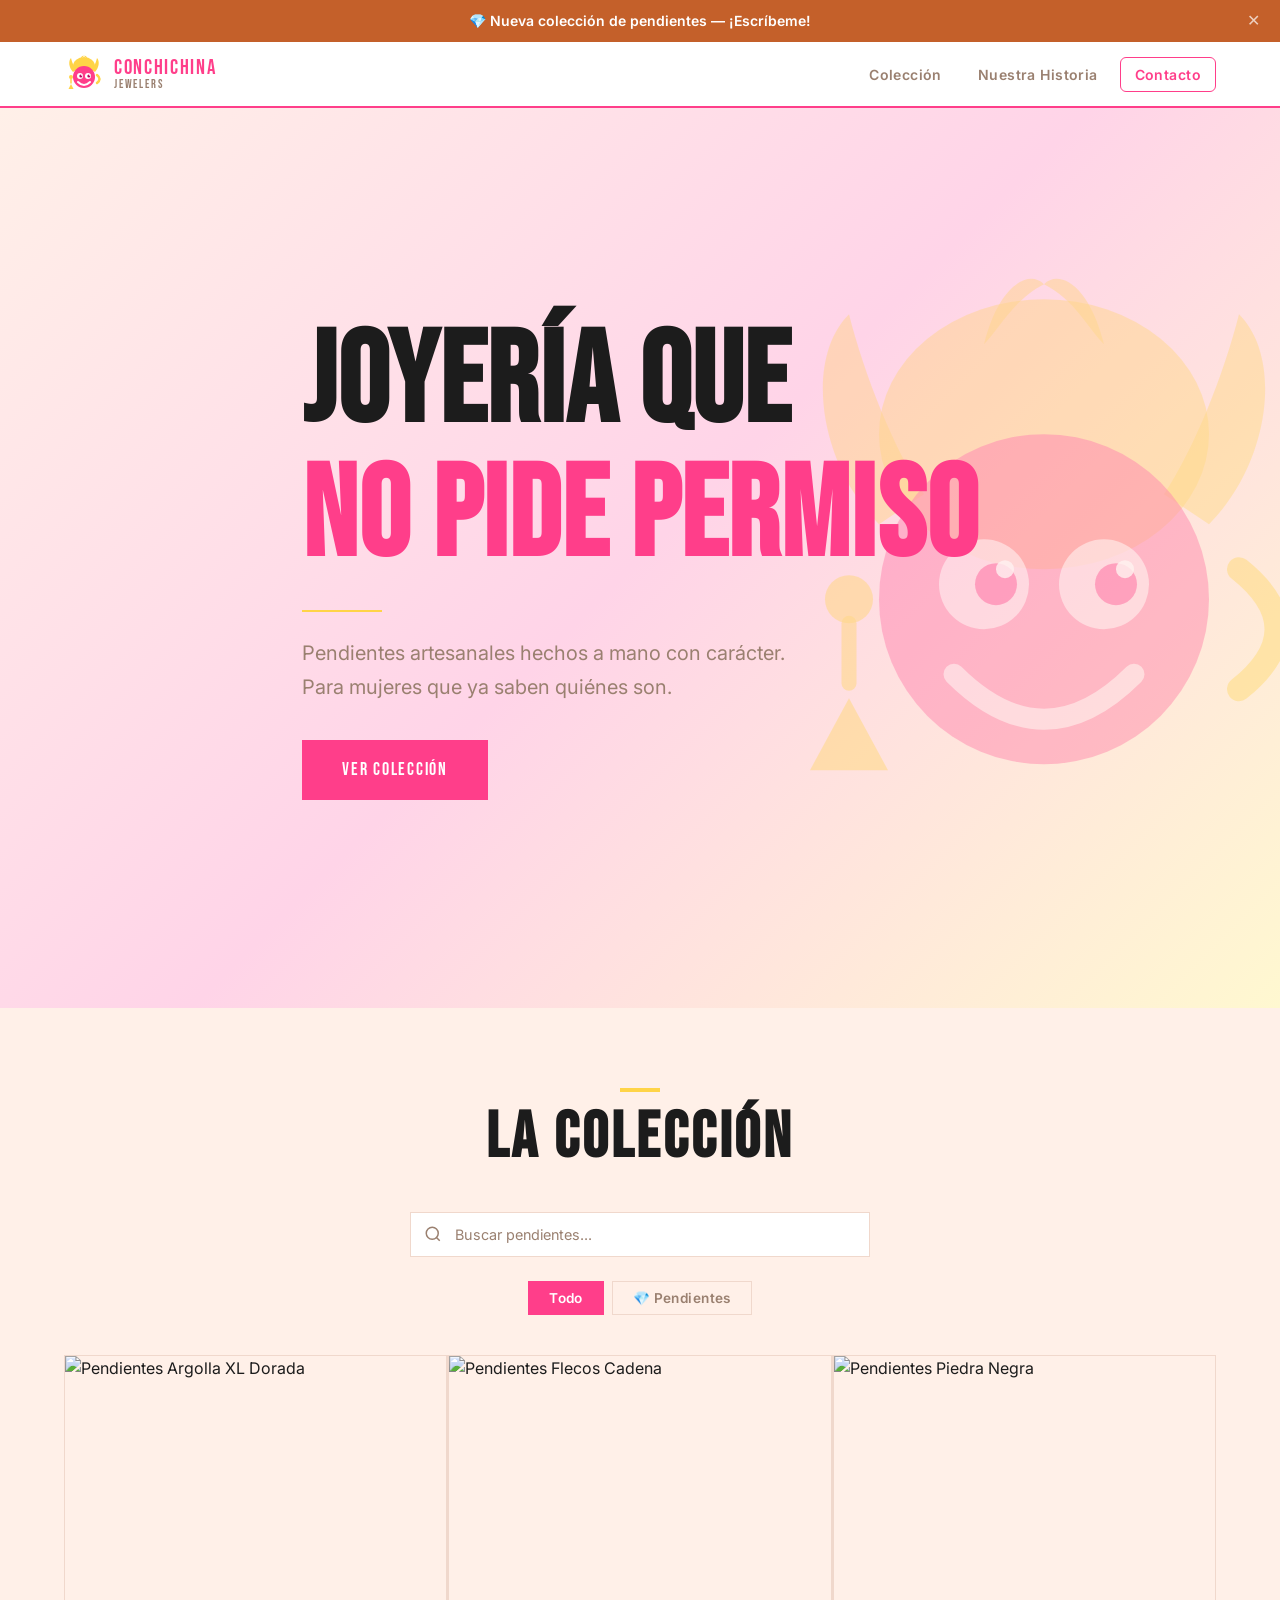
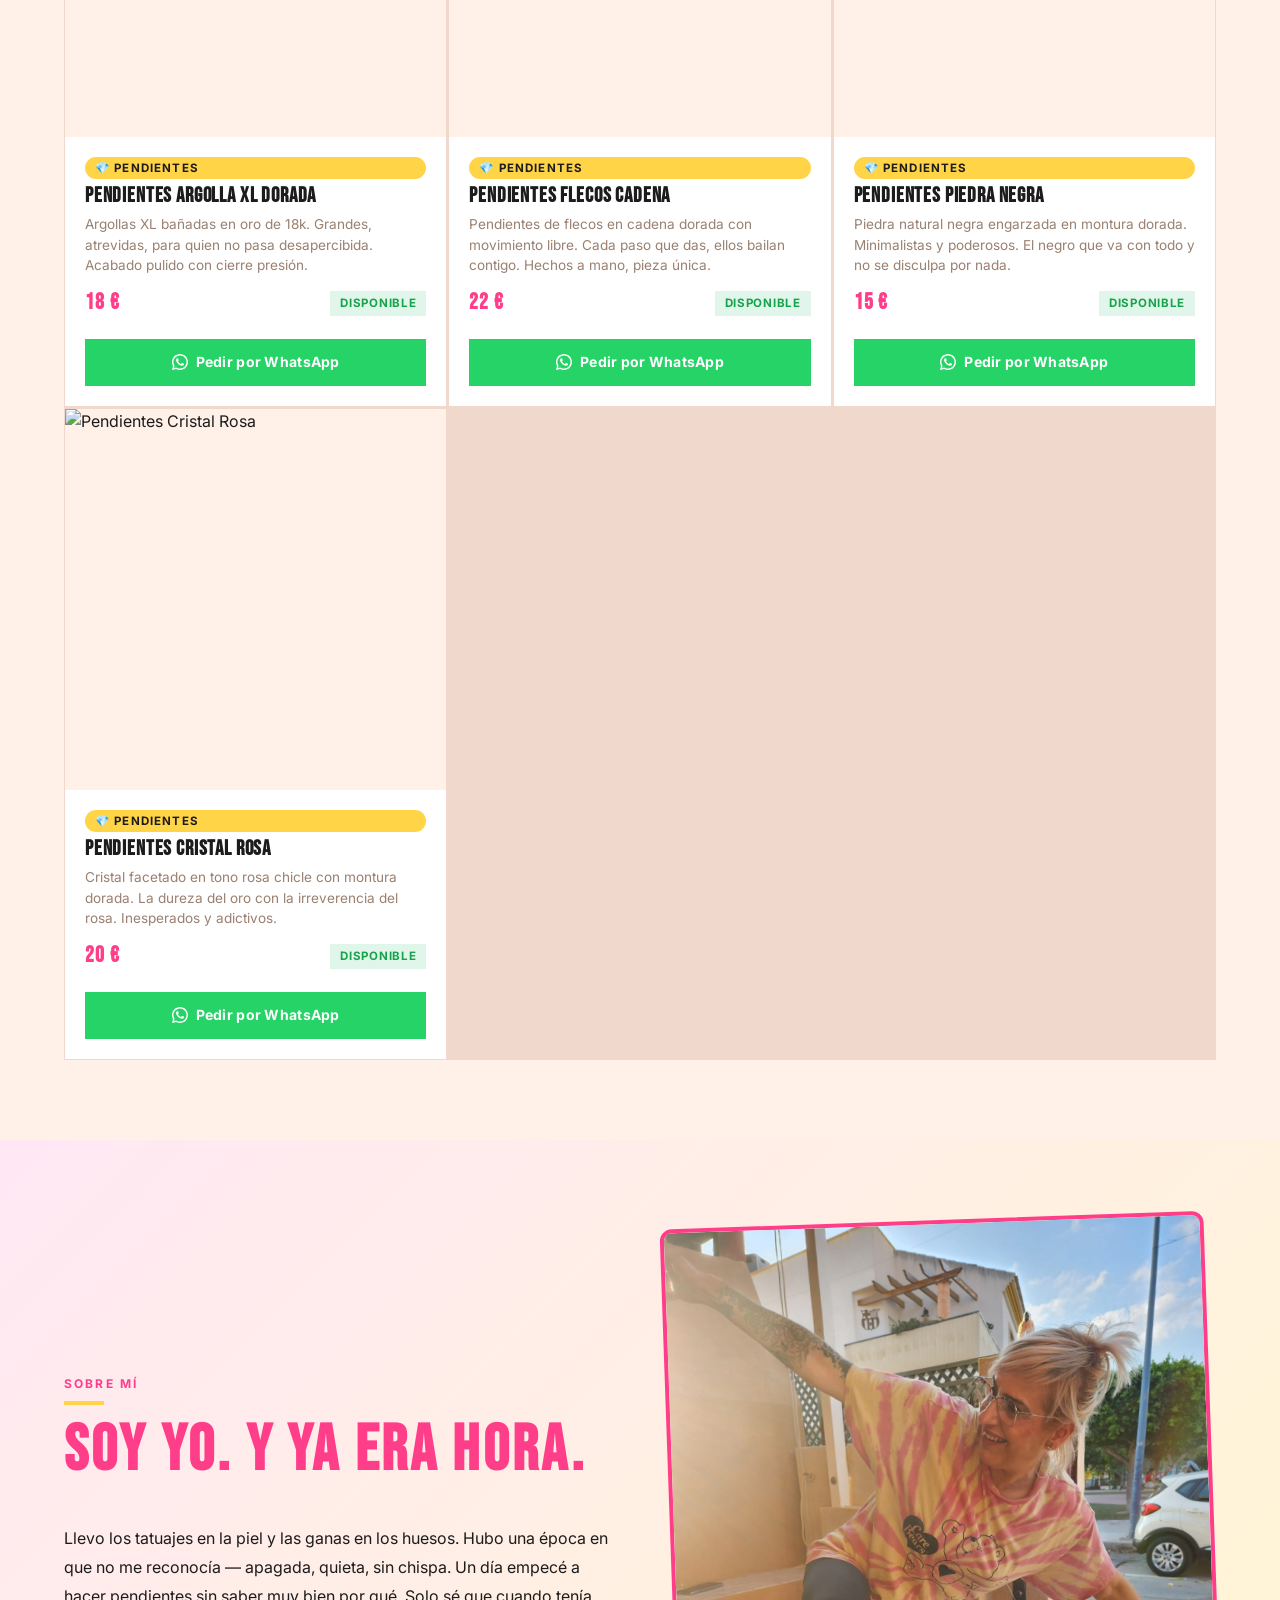
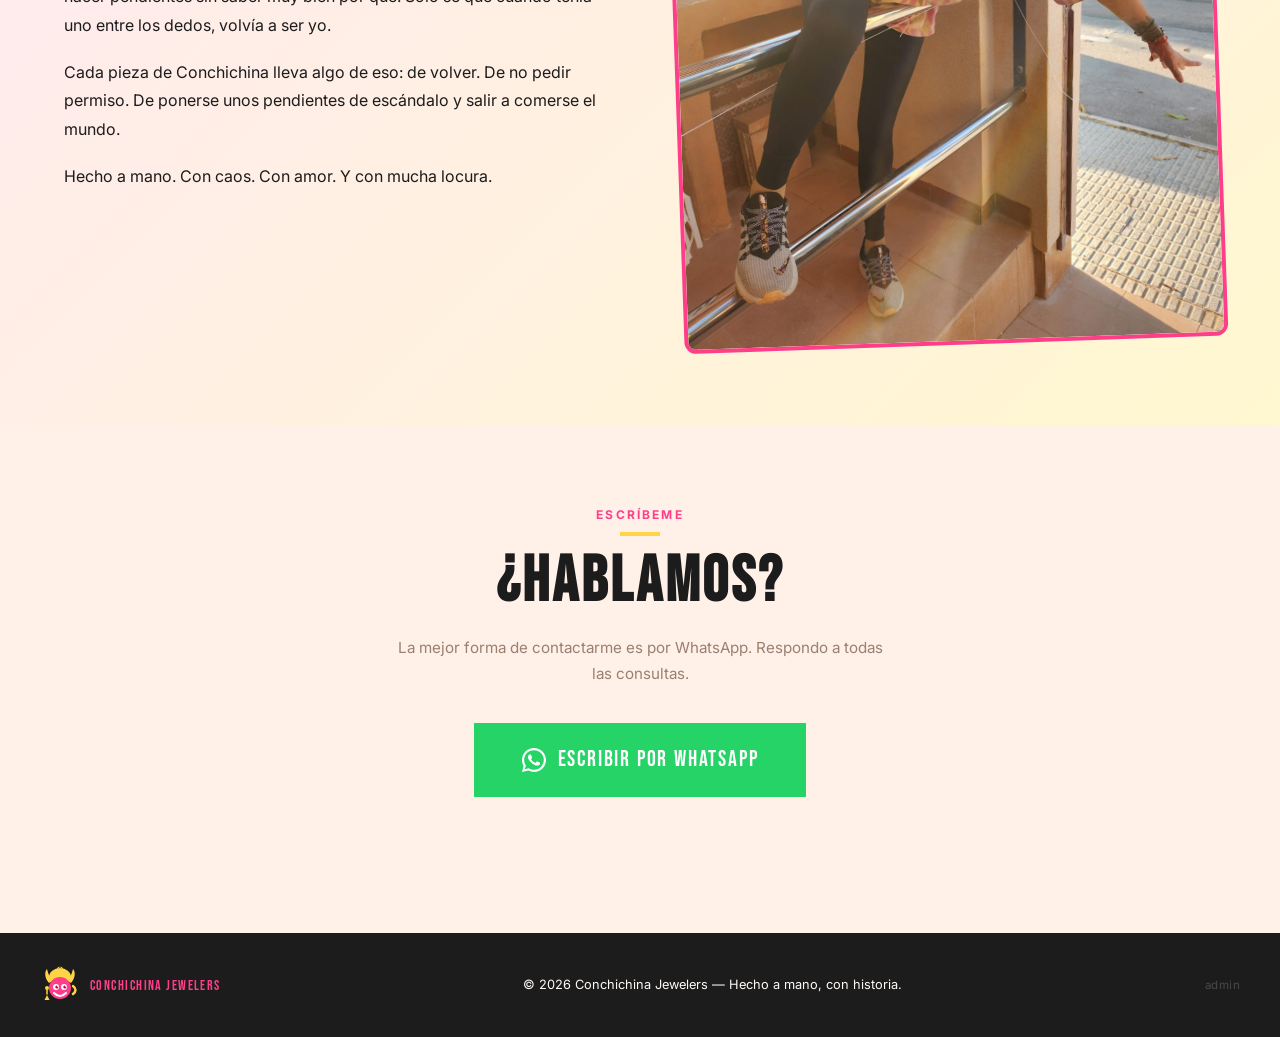
==== index.html @ 2f2a3d8f "Hero: logo carita grande en lugar de estrella" ====
<!DOCTYPE html>
<html lang="es">
<head>
  <meta charset="UTF-8">
  <meta name="viewport" content="width=device-width, initial-scale=1.0">
  <meta name="description" content="Conchichina Jewelers — Pendientes artesanales hechos a mano. Diseños únicos, atrevidos y sin miedo. Joyería que no pide permiso.">
  <title>Conchichina Jewelers — Joyería que no pide permiso</title>
  <link rel="preconnect" href="https://fonts.googleapis.com">
  <link href="https://fonts.googleapis.com/css2?family=Bebas+Neue&family=Inter:wght@400;600;700&display=swap" rel="stylesheet">
  <link rel="stylesheet" href="styles.css">
</head>
<body>

  <!-- ─── BANNER ─────────────────────────────────────────────────────────── -->
  <div id="banner" class="site-banner" style="display:none">
    <span id="banner-text"></span>
    <button class="banner-close" onclick="closeBanner()" aria-label="Cerrar banner">✕</button>
  </div>

  <!-- ─── NAV ────────────────────────────────────────────────────────────── -->
  <nav class="nav" id="nav">
    <div class="nav-inner">
      <a href="#" class="nav-logo-wrap">
        <svg width="40" height="40" viewBox="0 0 40 40" fill="none" xmlns="http://www.w3.org/2000/svg">
          <!-- Pelo loco amarillo -->
          <ellipse cx="20" cy="12" rx="11" ry="9" fill="#FFD447"/>
          <path d="M9,18 C5,14 4,7 7,4 C8,8 10,13 12,16 Z" fill="#FFD447"/>
          <path d="M31,18 C35,14 36,7 33,4 C32,8 30,13 28,16 Z" fill="#FFD447"/>
          <path d="M16,6 C17,2 19,1 20,2 C18,3 17,5 16,6Z" fill="#FFD447"/>
          <path d="M24,6 C23,2 21,1 20,2 C22,3 23,5 24,6Z" fill="#FFD447"/>
          <!-- Cara -->
          <circle cx="20" cy="23" r="11" fill="#FF3E8A"/>
          <!-- Ojos -->
          <circle cx="16" cy="22" r="3" fill="white"/>
          <circle cx="24" cy="22" r="3" fill="white"/>
          <circle cx="16.8" cy="22" r="1.5" fill="#b5005e"/>
          <circle cx="24.8" cy="22" r="1.5" fill="#b5005e"/>
          <circle cx="17.5" cy="21" r="0.7" fill="white"/>
          <circle cx="25.5" cy="21" r="0.7" fill="white"/>
          <!-- Sonrisa -->
          <path d="M14,28 Q20,34 26,28" stroke="white" stroke-width="2" fill="none" stroke-linecap="round"/>
          <!-- Pendiente izquierdo: colgante con gema -->
          <circle cx="7" cy="23" r="2" fill="#FFD447"/>
          <line x1="7" y1="25" x2="7" y2="29" stroke="#FFD447" stroke-width="1.5" stroke-linecap="round"/>
          <polygon points="7,30 4.5,35 9.5,35" fill="#FFD447"/>
          <!-- Pendiente derecho: aro -->
          <path d="M33,21 Q38,25 33,29" stroke="#FFD447" stroke-width="2.5" fill="none" stroke-linecap="round"/>
        </svg>
        <div class="nav-logo-text">
          <span class="nav-logo-name">CONCHICHINA</span>
          <span class="nav-logo-sub">JEWELERS</span>
        </div>
      </a>

      <ul class="nav-links">
        <li><a href="#coleccion" class="nav-link">Colección</a></li>
        <li><a href="#historia" class="nav-link">Nuestra Historia</a></li>
        <li><a href="#contacto" class="nav-link nav-cta">Contacto</a></li>
      </ul>

      <button class="hamburger" id="hamburger" onclick="toggleMenu()" aria-expanded="false" aria-label="Abrir menú">
        <span></span>
        <span></span>
        <span></span>
      </button>
    </div>
  </nav>

  <!-- ─── MOBILE MENU ─────────────────────────────────────────────────────── -->
  <div id="mobile-menu" class="mobile-menu" aria-hidden="true">
    <button class="mobile-menu-close" onclick="toggleMenu()" aria-label="Cerrar menú">✕</button>
    <nav class="mobile-nav">
      <a href="#coleccion" class="mobile-menu-link">Colección</a>
      <a href="#historia" class="mobile-menu-link">Nuestra Historia</a>
      <a href="#contacto" class="mobile-menu-link">Contacto</a>
    </nav>
  </div>
  <div class="mobile-overlay" id="mobile-overlay" onclick="toggleMenu()"></div>

  <!-- ─── HERO ────────────────────────────────────────────────────────────── -->
  <section class="hero" id="inicio">
    <!-- Decorative star/diamond in yellow semitransparent -->
    <div class="hero-gem" aria-hidden="true">
      <svg viewBox="0 0 200 200" fill="none" xmlns="http://www.w3.org/2000/svg">
        <!-- Pelo loco amarillo -->
        <ellipse cx="100" cy="60" rx="55" ry="45" fill="#FFD447" opacity="0.5"/>
        <path d="M45,90 C25,70 20,35 35,20 C40,40 50,65 60,80 Z" fill="#FFD447" opacity="0.5"/>
        <path d="M155,90 C175,70 180,35 165,20 C160,40 150,65 140,80 Z" fill="#FFD447" opacity="0.5"/>
        <path d="M80,30 C85,10 95,5 100,10 C90,15 85,25 80,30Z" fill="#FFD447" opacity="0.5"/>
        <path d="M120,30 C115,10 105,5 100,10 C110,15 115,25 120,30Z" fill="#FFD447" opacity="0.5"/>
        <!-- Cara -->
        <circle cx="100" cy="115" r="55" fill="#FF3E8A" opacity="0.5"/>
        <!-- Ojos -->
        <circle cx="80" cy="110" r="15" fill="white" opacity="0.6"/>
        <circle cx="120" cy="110" r="15" fill="white" opacity="0.6"/>
        <circle cx="84" cy="110" r="7" fill="#FF3E8A" opacity="0.7"/>
        <circle cx="124" cy="110" r="7" fill="#FF3E8A" opacity="0.7"/>
        <circle cx="87" cy="105" r="3" fill="white" opacity="0.8"/>
        <circle cx="127" cy="105" r="3" fill="white" opacity="0.8"/>
        <!-- Sonrisa -->
        <path d="M70,140 Q100,170 130,140" stroke="white" stroke-width="7" fill="none" stroke-linecap="round" opacity="0.6"/>
        <!-- Pendiente izquierdo -->
        <circle cx="35" cy="115" r="8" fill="#FFD447" opacity="0.6"/>
        <line x1="35" y1="123" x2="35" y2="143" stroke="#FFD447" stroke-width="5" stroke-linecap="round" opacity="0.6"/>
        <polygon points="35,148 22,172 48,172" fill="#FFD447" opacity="0.6"/>
        <!-- Pendiente derecho (aro) -->
        <path d="M165,105 Q190,125 165,145" stroke="#FFD447" stroke-width="8" fill="none" stroke-linecap="round" opacity="0.6"/>
      </svg>
    </div>

    <div class="hero-content">
      <h1 class="hero-title">
        <span class="hero-title-line1">JOYERÍA QUE</span>
        <span class="hero-title-line2">NO PIDE PERMISO</span>
      </h1>
      <div class="hero-divider"></div>
      <p class="hero-sub">Pendientes artesanales hechos a mano con carácter. Para mujeres que ya saben quiénes son.</p>
      <a href="#coleccion" class="btn-gold">VER COLECCIÓN</a>
    </div>
  </section>

  <!-- ─── COLECCIÓN ───────────────────────────────────────────────────────── -->
  <section class="collection-section" id="coleccion">
    <div class="section-inner">
      <div class="section-header">
        <h2 class="section-title">LA COLECCIÓN</h2>
      </div>

      <!-- Buscador -->
      <div class="search-wrap">
        <svg viewBox="0 0 24 24" fill="none" stroke="currentColor" stroke-width="2" width="18" height="18" class="search-icon"><circle cx="11" cy="11" r="8"/><line x1="21" y1="21" x2="16.65" y2="16.65"/></svg>
        <input
          type="search"
          class="search-input"
          placeholder="Buscar pendientes..."
          oninput="searchProducts(this.value)"
          aria-label="Buscar productos"
        >
      </div>

      <!-- Filtros dinámicos -->
      <div id="filters-container" class="filters-container"></div>

      <!-- Grid de productos -->
      <div id="products-grid" class="products-grid"></div>
    </div>
  </section>

  <!-- ─── HISTORIA ────────────────────────────────────────────────────────── -->
  <section class="historia-section" id="historia">
    <div class="section-inner">
      <div class="historia-layout">
        <div class="historia-text">
          <div class="section-eyebrow">SOBRE MÍ</div>
          <h2 class="section-title">SOY YO. Y YA ERA HORA.</h2>
          <div id="sobre-mi-content" class="historia-body">
            <p>Llevo los tatuajes en la piel y las ganas en los huesos. Hubo una época en que no me reconocía — apagada, quieta, sin chispa. Un día empecé a hacer pendientes sin saber muy bien por qué. Solo sé que cuando tenía uno entre los dedos, volvía a ser yo.</p>
            <p>Cada pieza de Conchichina lleva algo de eso: de volver. De no pedir permiso. De ponerse unos pendientes de escándalo y salir a comerse el mundo.</p>
            <p>Hecho a mano. Con caos. Con amor. Y con mucha locura.</p>
          </div>
        </div>
        <div class="historia-img-wrap">
          <img
            src="img/sobre-mi.jpg"
            alt="Conchichina — La creadora"
            id="sobre-mi-img"
            class="historia-img"
            onerror="this.style.display='none'"
          >
        </div>
      </div>
    </div>
  </section>

  <!-- ─── CONTACTO ────────────────────────────────────────────────────────── -->
  <section class="contacto-section" id="contacto">
    <div class="section-inner">
      <div class="section-eyebrow">ESCRÍBEME</div>
      <h2 class="section-title">¿HABLAMOS?</h2>
      <p class="contacto-sub">La mejor forma de contactarme es por WhatsApp. Respondo a todas las consultas.</p>

      <a href="https://wa.me/34650199603?text=Hola!%20Me%20interesan%20tus%20pendientes." target="_blank" class="btn-whatsapp">
        <svg viewBox="0 0 24 24" fill="currentColor" width="24" height="24"><path d="M17.472 14.382c-.297-.149-1.758-.867-2.03-.967-.273-.099-.471-.148-.67.15-.197.297-.767.966-.94 1.164-.173.199-.347.223-.644.075-.297-.15-1.255-.463-2.39-1.475-.883-.788-1.48-1.761-1.653-2.059-.173-.297-.018-.458.13-.606.134-.133.298-.347.446-.52.149-.174.198-.298.298-.497.099-.198.05-.371-.025-.52-.075-.149-.669-1.612-.916-2.207-.242-.579-.487-.5-.669-.51-.173-.008-.371-.01-.57-.01-.198 0-.52.074-.792.372-.272.297-1.04 1.016-1.04 2.479 0 1.462 1.065 2.875 1.213 3.074.149.198 2.096 3.2 5.077 4.487.709.306 1.262.489 1.694.625.712.227 1.36.195 1.871.118.571-.085 1.758-.719 2.006-1.413.248-.694.248-1.289.173-1.413-.074-.124-.272-.198-.57-.347z"/><path d="M12 0C5.373 0 0 5.373 0 12c0 2.127.558 4.126 1.535 5.858L0 24l6.335-1.508A11.95 11.95 0 0012 24c6.627 0 12-5.373 12-12S18.627 0 12 0zm0 21.818a9.818 9.818 0 01-5.003-1.367l-.36-.214-3.733.888.935-3.629-.234-.373A9.818 9.818 0 1112 21.818z"/></svg>
        ESCRIBIR POR WHATSAPP
      </a>
    </div>
  </section>

  <!-- ─── FOOTER ───────────────────────────────────────────────────────────── -->
  <footer class="footer">
    <div class="footer-inner">
      <div class="footer-logo">
        <svg width="40" height="40" viewBox="0 0 40 40" fill="none" xmlns="http://www.w3.org/2000/svg">
          <ellipse cx="20" cy="12" rx="11" ry="9" fill="#FFD447"/>
          <path d="M9,18 C5,14 4,7 7,4 C8,8 10,13 12,16 Z" fill="#FFD447"/>
          <path d="M31,18 C35,14 36,7 33,4 C32,8 30,13 28,16 Z" fill="#FFD447"/>
          <path d="M16,6 C17,2 19,1 20,2 C18,3 17,5 16,6Z" fill="#FFD447"/>
          <path d="M24,6 C23,2 21,1 20,2 C22,3 23,5 24,6Z" fill="#FFD447"/>
          <circle cx="20" cy="23" r="11" fill="#FF3E8A"/>
          <circle cx="16" cy="22" r="3" fill="white"/>
          <circle cx="24" cy="22" r="3" fill="white"/>
          <circle cx="16.8" cy="22" r="1.5" fill="#b5005e"/>
          <circle cx="24.8" cy="22" r="1.5" fill="#b5005e"/>
          <circle cx="17.5" cy="21" r="0.7" fill="white"/>
          <circle cx="25.5" cy="21" r="0.7" fill="white"/>
          <path d="M14,28 Q20,34 26,28" stroke="white" stroke-width="2" fill="none" stroke-linecap="round"/>
          <circle cx="7" cy="23" r="2" fill="#FFD447"/>
          <line x1="7" y1="25" x2="7" y2="29" stroke="#FFD447" stroke-width="1.5" stroke-linecap="round"/>
          <polygon points="7,30 4.5,35 9.5,35" fill="#FFD447"/>
          <path d="M33,21 Q38,25 33,29" stroke="#FFD447" stroke-width="2.5" fill="none" stroke-linecap="round"/>
        </svg>
        <span>CONCHICHINA JEWELERS</span>
      </div>
      <p class="footer-copy">© 2026 Conchichina Jewelers — Hecho a mano, con historia.</p>
      <a href="admin.html" class="footer-admin">admin</a>
    </div>
  </footer>

  <script src="version.js"></script>
  <script src="supabase.js"></script>
  <script src="app.js"></script>
</body>
</html>
---- styles.css ----
/* ─── CONCHICHINA JEWELERS — MAIN STYLES ─────────────────────────────────── */

*, *::before, *::after { box-sizing: border-box; margin: 0; padding: 0; }

:root {
  --pink:      #FF3E8A;
  --pink-soft: #FFB8D4;
  --yellow:    #FFD447;
  --black:     #1C1C1C;
  --white:     #FFFAF6;
  --cream:     #FFF0E8;
  --muted:     #9A8070;
  --border:    #F0D8CC;
  --radius:    6px;
}

html { scroll-behavior: smooth; }

body {
  font-family: 'Inter', sans-serif;
  background: var(--white);
  color: var(--black);
  font-size: 16px;
  line-height: 1.6;
  overflow-x: hidden;
}

/* ─── TYPOGRAPHY ─────────────────────────────────────────────────────────── */
h1, h2, h3 {
  font-family: 'Bebas Neue', sans-serif;
  letter-spacing: 0.05em;
  text-transform: uppercase;
  line-height: 1.05;
}

a { text-decoration: none; color: inherit; }

img {
  display: block;
  max-width: 100%;
  height: auto;
}

/* ─── BANNER ─────────────────────────────────────────────────────────────── */
.site-banner {
  display: flex;
  align-items: center;
  justify-content: center;
  gap: 12px;
  padding: 10px 16px;
  background: var(--pink);
  color: #fff;
  font-size: 0.875rem;
  font-weight: 600;
  text-align: center;
  position: relative;
  z-index: 200;
}

.banner-close {
  position: absolute;
  right: 14px;
  top: 50%;
  transform: translateY(-50%);
  background: none;
  border: none;
  font-size: 1rem;
  cursor: pointer;
  color: #fff;
  line-height: 1;
  padding: 2px 6px;
  opacity: 0.7;
}

.banner-close:hover { opacity: 1; }

/* ─── NAV ────────────────────────────────────────────────────────────────── */
.nav {
  position: sticky;
  top: 0;
  z-index: 100;
  background: #fff;
  border-bottom: 2px solid var(--pink);
}

.nav-inner {
  max-width: 1200px;
  margin: 0 auto;
  padding: 0 24px;
  height: 64px;
  display: flex;
  align-items: center;
  justify-content: space-between;
  gap: 24px;
}

.nav-logo {
  display: flex;
  align-items: center;
  gap: 10px;
  text-decoration: none;
  flex-shrink: 0;
}

/* Nav logo wrap (new redesigned logo) */
.nav-logo-wrap { display:flex; align-items:center; gap:10px; text-decoration:none; }
.nav-logo-text { display:flex; flex-direction:column; line-height:1; }
.nav-logo-name { font-family:'Bebas Neue',sans-serif; font-size:1.3rem; color:var(--pink); letter-spacing:0.08em; }
.nav-logo-sub  { font-family:'Bebas Neue',sans-serif; font-size:0.75rem; color:var(--muted); letter-spacing:0.15em; }

.nav-links {
  display: none;
  list-style: none;
  gap: 8px;
  align-items: center;
}

.nav-link {
  font-size: 0.875rem;
  font-weight: 600;
  color: var(--muted);
  padding: 8px 14px;
  transition: color 0.2s;
  letter-spacing: 0.03em;
}

.nav-link:hover { color: var(--pink); }

.nav-link.nav-cta {
  border: 1px solid var(--pink);
  color: var(--pink);
  border-radius: var(--radius);
}

.nav-link.nav-cta:hover {
  background: var(--pink);
  color: #fff;
}

/* Hamburger */
.hamburger {
  display: flex;
  flex-direction: column;
  gap: 5px;
  background: none;
  border: none;
  cursor: pointer;
  padding: 8px;
  flex-shrink: 0;
}

.hamburger span {
  display: block;
  width: 24px;
  height: 2px;
  background: var(--black);
  transition: transform 0.3s, opacity 0.3s;
}

.hamburger.open span:nth-child(1) { transform: translateY(7px) rotate(45deg); }
.hamburger.open span:nth-child(2) { opacity: 0; }
.hamburger.open span:nth-child(3) { transform: translateY(-7px) rotate(-45deg); }

/* ─── MOBILE MENU ────────────────────────────────────────────────────────── */
.mobile-menu {
  position: fixed;
  top: 0;
  right: -100%;
  width: min(300px, 85vw);
  height: 100vh;
  background: #fff;
  border-left: 1px solid var(--border);
  z-index: 500;
  display: flex;
  flex-direction: column;
  padding: 24px;
  transition: right 0.35s cubic-bezier(0.4,0,0.2,1);
}

.mobile-menu.open { right: 0; }

.mobile-overlay {
  display: none;
  position: fixed;
  inset: 0;
  background: rgba(0,0,0,0.35);
  z-index: 499;
}

.mobile-menu.open ~ .mobile-overlay,
.mobile-menu.open + .mobile-overlay { display: block; }

.mobile-menu-close {
  align-self: flex-end;
  background: none;
  border: none;
  color: var(--muted);
  font-size: 1.5rem;
  cursor: pointer;
  margin-bottom: 32px;
  line-height: 1;
}

.mobile-nav {
  display: flex;
  flex-direction: column;
  gap: 4px;
}

.mobile-menu-link {
  font-family: 'Bebas Neue', sans-serif;
  font-size: 2rem;
  letter-spacing: 0.06em;
  color: var(--pink);
  padding: 10px 0;
  border-bottom: 1px solid var(--border);
  transition: color 0.2s;
}

.mobile-menu-link:hover { color: var(--black); }

/* ─── HERO ───────────────────────────────────────────────────────────────── */
.hero {
  position: relative;
  min-height: 100vh;
  background: linear-gradient(135deg, #FFF0E8 0%, #FFD4E8 50%, #FFF8D0 100%);
  display: flex;
  align-items: center;
  justify-content: center;
  overflow: hidden;
}

.hero-gem {
  position: absolute;
  right: -5%;
  top: 50%;
  transform: translateY(-50%);
  width: clamp(280px, 50vw, 600px);
  pointer-events: none;
  opacity: 0.55;
}

.hero-content {
  position: relative;
  z-index: 2;
  max-width: 900px;
  padding: 40px 24px;
  text-align: left;
}

.hero-title {
  display: flex;
  flex-direction: column;
  gap: 0;
}

.hero-title-line1 {
  font-size: clamp(3.5rem, 10vw, 8rem);
  color: var(--black);
  display: block;
}

.hero-title-line2 {
  font-size: clamp(3.5rem, 10vw, 8rem);
  color: var(--pink);
  display: block;
}

.hero-divider {
  width: 80px;
  height: 2px;
  background: var(--yellow);
  margin: 24px 0;
}

.hero-sub {
  font-size: clamp(1rem, 2vw, 1.25rem);
  color: var(--muted);
  max-width: 520px;
  margin-bottom: 36px;
  line-height: 1.7;
}

/* Pink CTA Button */
.btn-gold {
  display: inline-block;
  background: var(--pink);
  color: #fff;
  font-family: 'Bebas Neue', sans-serif;
  letter-spacing: 0.1em;
  font-size: 1.1rem;
  padding: 1rem 2.5rem;
  border-radius: 0;
  transition: background 0.2s, transform 0.15s;
  border: none;
  cursor: pointer;
}

.btn-gold:hover {
  background: #e0246e;
  transform: translateY(-2px);
}

/* ─── SECTION COMMON ─────────────────────────────────────────────────────── */
.section-inner {
  max-width: 1200px;
  margin: 0 auto;
  padding: 80px 24px;
}

.section-eyebrow {
  font-size: 0.75rem;
  font-weight: 700;
  letter-spacing: 0.18em;
  color: var(--pink);
  text-transform: uppercase;
  margin-bottom: 8px;
}

.section-title {
  font-size: clamp(2.2rem, 6vw, 4rem);
  margin-bottom: 40px;
  position: relative;
}

.section-title::before {
  content: '';
  display: block;
  width: 40px;
  height: 4px;
  background: var(--yellow);
  margin-bottom: 12px;
}

.section-header {
  text-align: center;
}

.section-header .section-title::before {
  margin: 0 auto 12px;
}

/* ─── COLLECTION SECTION ─────────────────────────────────────────────────── */
.collection-section {
  background: var(--cream);
}

/* Search */
.search-wrap {
  position: relative;
  max-width: 460px;
  margin: 0 auto 24px;
}

.search-icon {
  position: absolute;
  left: 14px;
  top: 50%;
  transform: translateY(-50%);
  color: var(--muted);
  pointer-events: none;
}

.search-input {
  width: 100%;
  padding: 13px 14px 13px 44px;
  background: #fff;
  border: 1px solid var(--border);
  border-radius: 0;
  font-size: 0.9rem;
  font-family: 'Inter', sans-serif;
  color: var(--black);
  outline: none;
  transition: border-color 0.2s;
}

.search-input:focus { border-color: var(--pink); }
.search-input::placeholder { color: var(--muted); }

/* Filters */
.filters-container {
  display: flex;
  flex-wrap: wrap;
  gap: 8px;
  justify-content: center;
  margin-bottom: 40px;
}

.filter-btn {
  padding: 8px 20px;
  background: transparent;
  border: 1px solid var(--border);
  color: var(--muted);
  font-size: 0.85rem;
  font-weight: 600;
  cursor: pointer;
  letter-spacing: 0.03em;
  transition: all 0.2s;
  border-radius: 0;
  font-family: 'Inter', sans-serif;
}

.filter-btn:hover {
  border-color: var(--pink);
  color: var(--pink);
  background: rgba(255, 62, 138, 0.06);
}

.filter-btn.active {
  background: var(--pink);
  color: #fff;
  border-color: var(--pink);
}

/* Products Grid */
.products-grid {
  display: grid;
  grid-template-columns: repeat(auto-fill, minmax(260px, 1fr));
  gap: 1px;
  background: var(--border);
}

.product-card {
  background: #fff;
  display: flex;
  flex-direction: column;
  border: 1px solid var(--border);
  transition: border-color 0.25s;
}

.product-card:hover { border-color: var(--pink); }

.product-img-wrap {
  position: relative;
  aspect-ratio: 1 / 1;
  overflow: hidden;
  background: var(--cream);
}

.product-img-wrap img {
  width: 100%;
  height: 100%;
  object-fit: cover;
  transition: transform 0.4s ease;
}

.product-card:hover .product-img-wrap img { transform: scale(1.04); }

/* Gallery arrows */
.gallery-prev,
.gallery-next {
  position: absolute;
  top: 50%;
  transform: translateY(-50%);
  background: rgba(255,255,255,0.85);
  border: none;
  color: var(--black);
  font-size: 1.6rem;
  width: 36px;
  height: 36px;
  cursor: pointer;
  display: flex;
  align-items: center;
  justify-content: center;
  z-index: 2;
  line-height: 1;
  transition: background 0.2s;
}

.gallery-prev { left: 6px; }
.gallery-next { right: 6px; }
.gallery-prev:hover, .gallery-next:hover { background: rgba(255,62,138,0.15); }

.gallery-dots {
  position: absolute;
  bottom: 8px;
  left: 50%;
  transform: translateX(-50%);
  display: flex;
  gap: 5px;
  z-index: 2;
}

.gallery-dot {
  width: 6px;
  height: 6px;
  border-radius: 50%;
  background: rgba(255,255,255,0.5);
  transition: background 0.2s;
}

.gallery-dot.active { background: var(--pink); }

.product-body {
  padding: 20px;
  display: flex;
  flex-direction: column;
  flex: 1;
  gap: 6px;
}

.product-category {
  display: inline-block;
  font-size: 0.72rem;
  font-weight: 700;
  letter-spacing: 0.1em;
  text-transform: uppercase;
  background: var(--yellow);
  color: var(--black);
  border-radius: 50px;
  padding: 2px 10px;
}

.product-name {
  font-family: 'Bebas Neue', sans-serif;
  font-size: 1.3rem;
  letter-spacing: 0.04em;
  color: var(--black);
  line-height: 1.1;
}

.product-desc {
  font-size: 0.85rem;
  color: var(--muted);
  line-height: 1.5;
  flex: 1;
}

.product-footer {
  display: flex;
  align-items: center;
  justify-content: space-between;
  gap: 8px;
  margin-top: 4px;
}

.product-price {
  font-family: 'Bebas Neue', sans-serif;
  font-size: 1.4rem;
  color: var(--pink);
  font-weight: 700;
  letter-spacing: 0.04em;
}

.stock-badge {
  font-size: 0.72rem;
  font-weight: 700;
  padding: 3px 10px;
  border-radius: 0;
  text-transform: uppercase;
  letter-spacing: 0.06em;
}

.stock-ok    { background: rgba(0,180,80,0.12); color: #16a34a; }
.stock-low   { background: rgba(255,120,0,0.12); color: #ea6c00; }
.stock-order { background: rgba(255,62,138,0.12); color: var(--pink); }

/* WhatsApp button */
.btn-wa-product {
  display: flex;
  align-items: center;
  justify-content: center;
  gap: 8px;
  margin-top: 12px;
  padding: 12px 16px;
  background: #25D366;
  color: #fff;
  font-size: 0.875rem;
  font-weight: 700;
  border-radius: 0;
  text-decoration: none;
  transition: opacity 0.2s, transform 0.15s;
  letter-spacing: 0.02em;
}

.btn-wa-product:hover { opacity: 0.88; transform: translateY(-1px); }

.no-products {
  grid-column: 1 / -1;
  text-align: center;
  color: var(--muted);
  padding: 60px 0;
  font-size: 1rem;
}

/* ─── HISTORIA SECTION ───────────────────────────────────────────────────── */
.historia-section {
  background: linear-gradient(135deg, #FFE8F4 0%, #FFF8D0 100%);
}

.historia-layout {
  display: grid;
  grid-template-columns: 1fr;
  gap: 48px;
  align-items: start;
}

.historia-text {
  max-width: 600px;
}

.historia-body {
  display: flex;
  flex-direction: column;
  gap: 18px;
}

.historia-body p {
  font-size: 1rem;
  color: var(--black);
  line-height: 1.8;
}

.historia-section .section-title {
  color: var(--pink);
}

.historia-img-wrap {
  position: relative;
  aspect-ratio: 3 / 4;
  max-width: 420px;
  width: 100%;
}

.historia-img {
  width: 100%;
  height: 100%;
  object-fit: cover;
  border: 4px solid var(--pink);
  border-radius: 12px;
  display: block;
  transform: rotate(-2deg);
}

.historia-img-placeholder {
  width: 100%;
  height: 100%;
  background: var(--cream);
  border: 4px solid var(--pink);
  border-radius: 12px;
  display: flex;
  align-items: center;
  justify-content: center;
  min-height: 340px;
  transform: rotate(-2deg);
}

/* ─── CONTACTO SECTION ───────────────────────────────────────────────────── */
.contacto-section {
  background: var(--cream);
  text-align: center;
}

.contacto-section .section-title::before {
  margin: 0 auto 12px;
}

.contacto-section .section-title {
  color: var(--black);
}

.contacto-sub {
  color: var(--muted);
  max-width: 500px;
  margin: -20px auto 36px;
  font-size: 0.95rem;
  line-height: 1.7;
}

.btn-whatsapp {
  display: inline-flex;
  align-items: center;
  gap: 12px;
  background: #25D366;
  color: #fff;
  font-family: 'Bebas Neue', sans-serif;
  font-size: 1.4rem;
  letter-spacing: 0.08em;
  padding: 1.2rem 3rem;
  border-radius: 0;
  transition: opacity 0.2s, transform 0.15s;
  margin-bottom: 56px;
}

.btn-whatsapp:hover { opacity: 0.88; transform: translateY(-2px); }

.contacto-cards {
  display: grid;
  grid-template-columns: repeat(auto-fit, minmax(200px, 1fr));
  gap: 16px;
  max-width: 760px;
  margin: 0 auto;
  text-align: left;
}

.contacto-card {
  display: flex;
  align-items: flex-start;
  gap: 14px;
  padding: 20px;
  background: #fff;
  border-left: 3px solid var(--pink);
}

.contacto-card-icon {
  font-size: 1.4rem;
  flex-shrink: 0;
  line-height: 1;
}

.contacto-card strong {
  display: block;
  font-size: 0.78rem;
  text-transform: uppercase;
  letter-spacing: 0.1em;
  color: var(--pink);
  margin-bottom: 4px;
}

.contacto-card span {
  font-size: 0.9rem;
  color: var(--muted);
}

/* ─── FOOTER ─────────────────────────────────────────────────────────────── */
.footer {
  background: var(--black);
  border-top: none;
  padding: 32px 24px;
}

.footer-inner {
  max-width: 1200px;
  margin: 0 auto;
  display: flex;
  flex-direction: column;
  align-items: center;
  gap: 12px;
  text-align: center;
}

.footer-logo {
  display: flex;
  align-items: center;
  gap: 10px;
}

.footer-logo span {
  font-family: 'Bebas Neue', sans-serif;
  font-size: 0.9rem;
  letter-spacing: 0.1em;
  color: var(--pink);
}

.footer-copy {
  font-size: 0.8rem;
  color: var(--white);
}

.footer-admin {
  font-size: 0.72rem;
  color: rgba(255,250,246,0.2);
  letter-spacing: 0.04em;
  transition: color 0.2s;
}

.footer-admin:hover { color: var(--pink); }

/* ─── RESPONSIVE 768px ───────────────────────────────────────────────────── */
@media (min-width: 768px) {
  .nav-links { display: flex; }
  .hamburger { display: none; }

  .historia-layout {
    grid-template-columns: 1fr 1fr;
    gap: 64px;
    align-items: center;
  }

  .historia-img-wrap {
    max-width: none;
  }

  .footer-inner {
    flex-direction: row;
    justify-content: space-between;
    text-align: left;
  }
}

/* ─── RESPONSIVE 1024px ──────────────────────────────────────────────────── */
@media (min-width: 1024px) {
  .products-grid {
    grid-template-columns: repeat(auto-fill, minmax(300px, 1fr));
  }

  .hero-content {
    padding: 80px 48px;
  }

  .hero-gem {
    opacity: 0.55;
  }
}
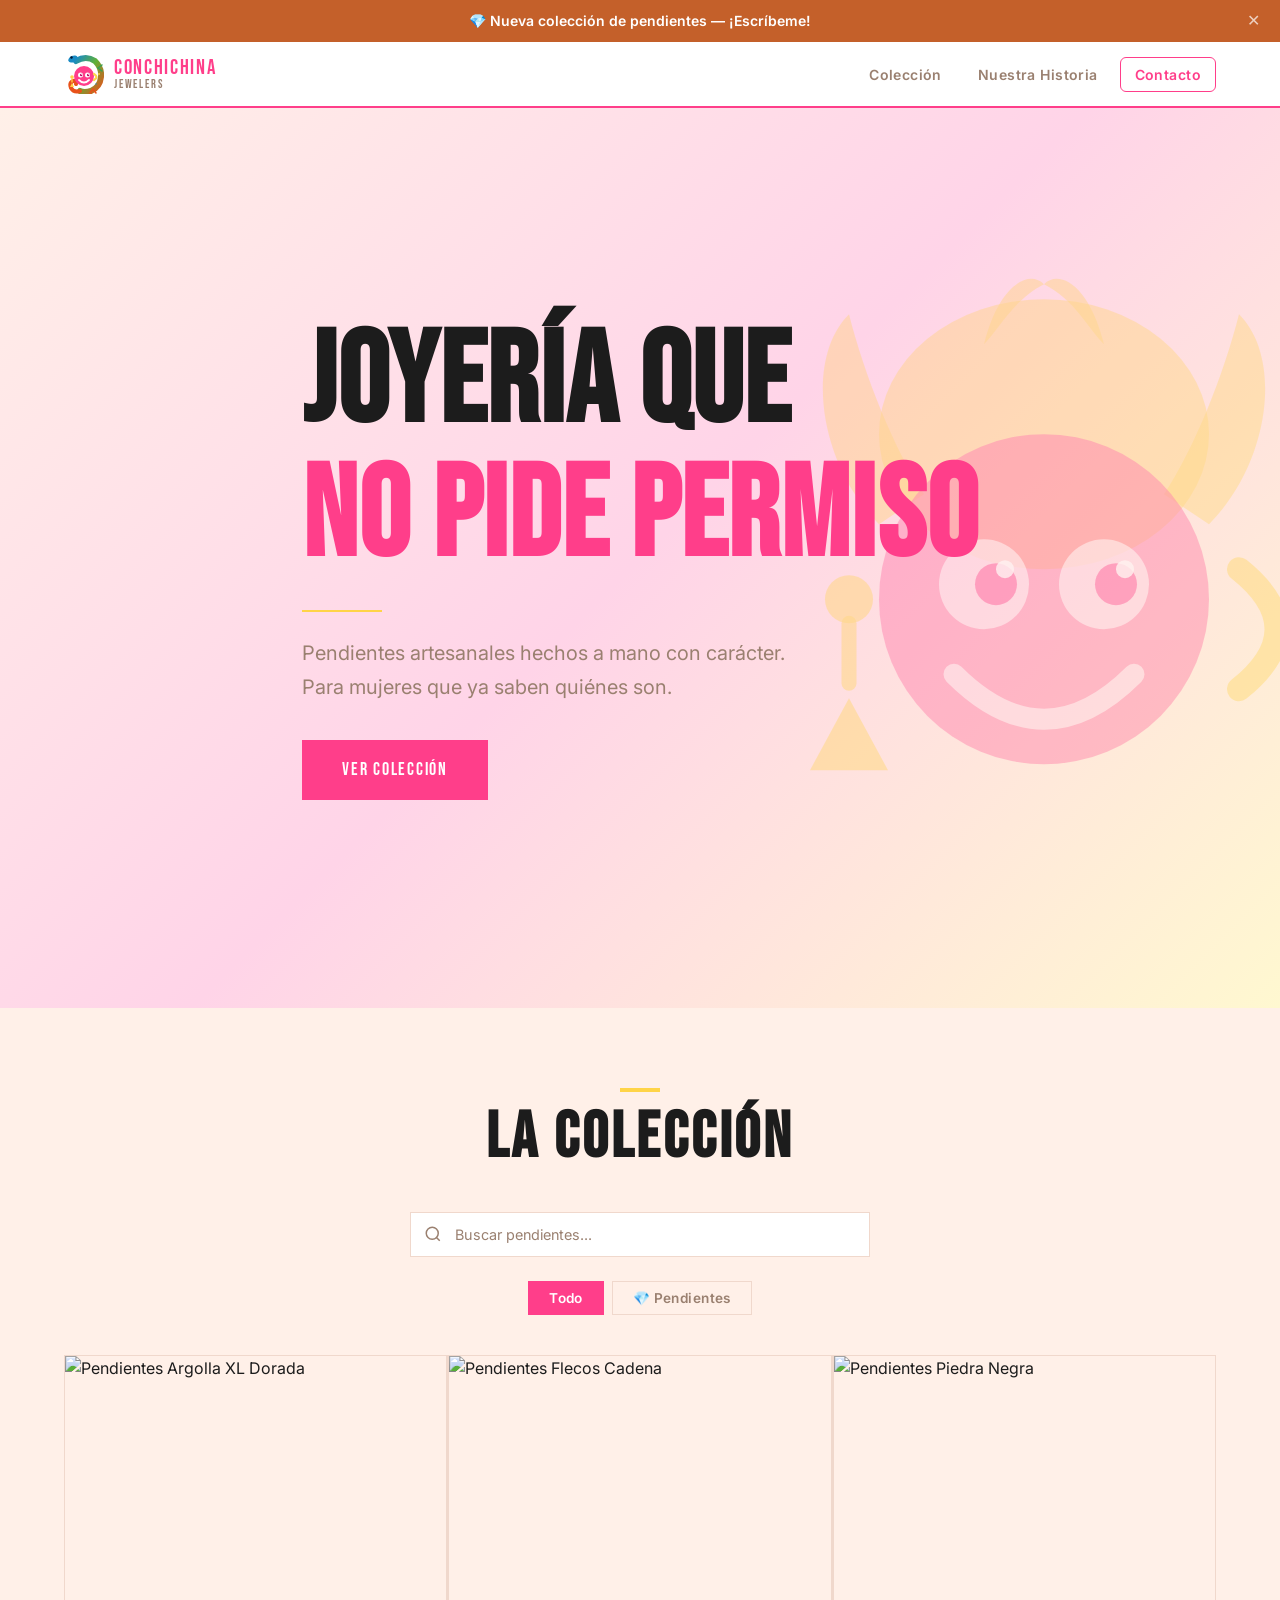
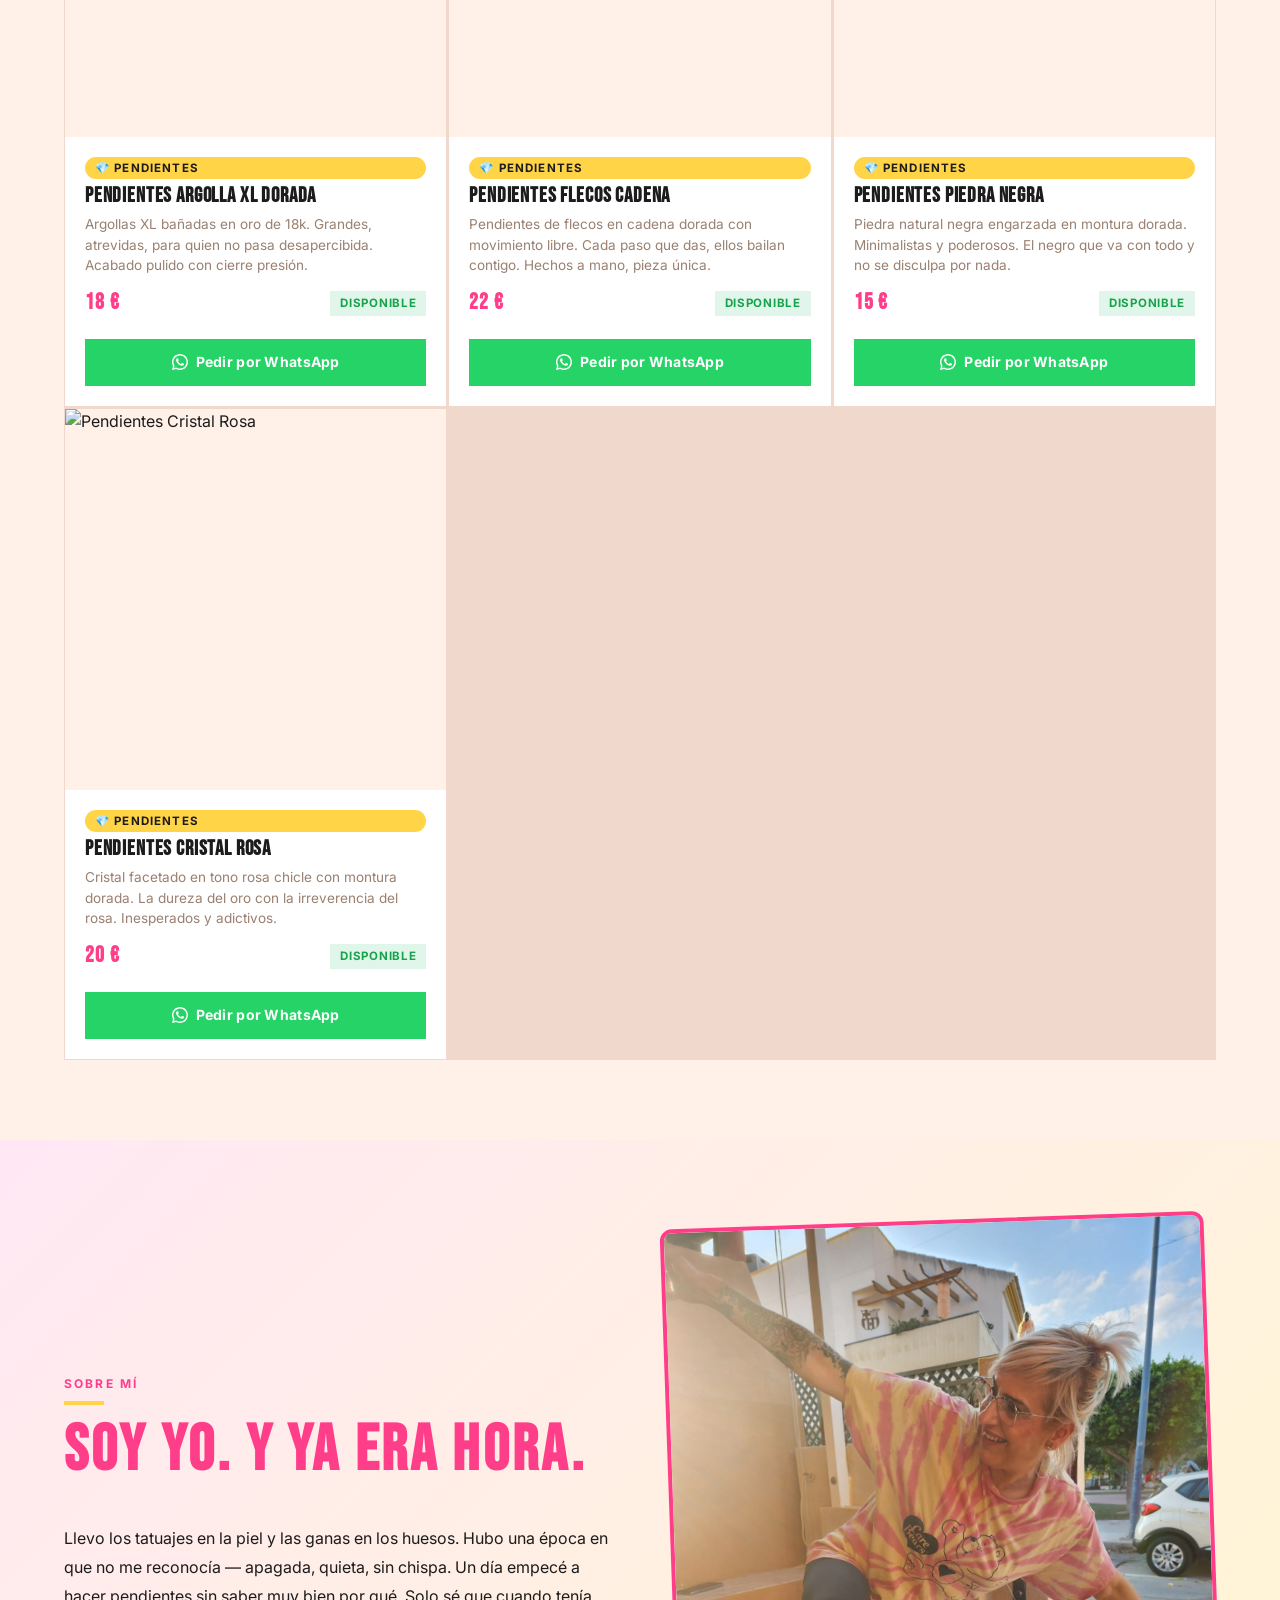
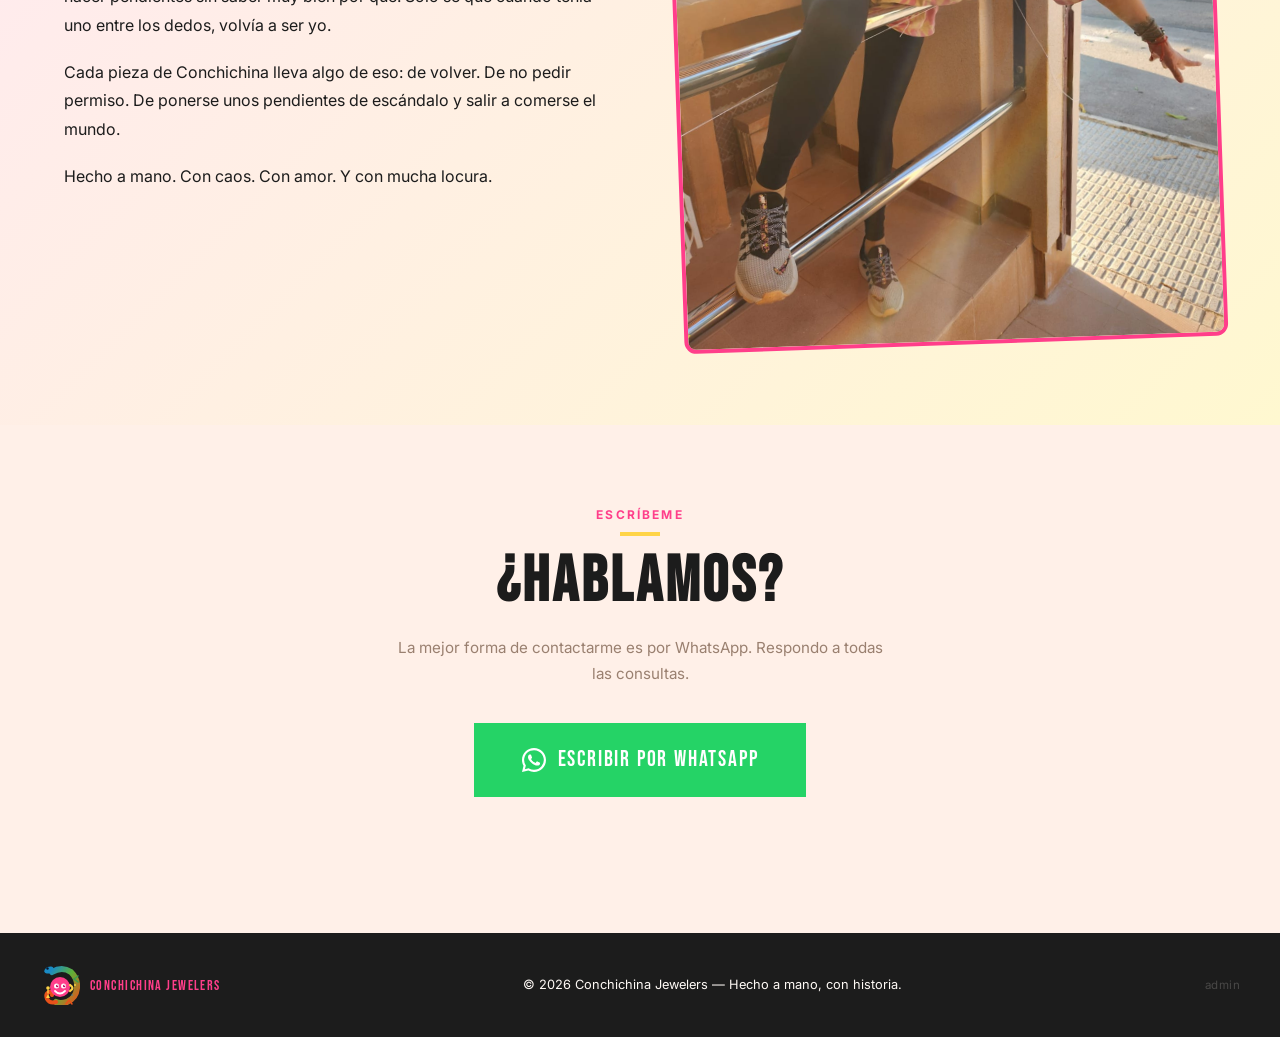
==== commit fdfbadc8: "Logo: fusión carita + gecko multicolor (Loca Asimetría)" ====
--- a/index.html
+++ b/index.html
@@ -22,29 +22,49 @@
     <div class="nav-inner">
       <a href="#" class="nav-logo-wrap">
         <svg width="40" height="40" viewBox="0 0 40 40" fill="none" xmlns="http://www.w3.org/2000/svg">
-          <!-- Pelo loco amarillo -->
-          <ellipse cx="20" cy="12" rx="11" ry="9" fill="#FFD447"/>
-          <path d="M9,18 C5,14 4,7 7,4 C8,8 10,13 12,16 Z" fill="#FFD447"/>
-          <path d="M31,18 C35,14 36,7 33,4 C32,8 30,13 28,16 Z" fill="#FFD447"/>
-          <path d="M16,6 C17,2 19,1 20,2 C18,3 17,5 16,6Z" fill="#FFD447"/>
-          <path d="M24,6 C23,2 21,1 20,2 C22,3 23,5 24,6Z" fill="#FFD447"/>
-          <!-- Cara -->
-          <circle cx="20" cy="23" r="11" fill="#FF3E8A"/>
+          <defs>
+            <linearGradient id="gk" x1="0" y1="0" x2="1" y2="1">
+              <stop offset="0%" stop-color="#1a8bc4"/>
+              <stop offset="45%" stop-color="#5fb037"/>
+              <stop offset="100%" stop-color="#e8521a"/>
+            </linearGradient>
+          </defs>
+          <!-- Cabeza gecko (arriba izquierda) -->
+          <ellipse cx="9" cy="5" rx="5" ry="3.2" fill="#1a8bc4" transform="rotate(-25 9 5)"/>
+          <circle cx="7.5" cy="3.5" r="1.2" fill="#071530"/>
+          <path d="M13,6 L16,4" stroke="#1a8bc4" stroke-width="1" stroke-linecap="round"/>
+          <!-- Cuerpo gecko envolviendo la cara -->
+          <path d="M12,7 Q22,1 31,7 Q38,14 37,23 Q36,33 27,37 Q20,39 16,37"
+                stroke="url(#gk)" stroke-width="6" fill="none" stroke-linecap="round"/>
+          <!-- Cola en espiral (abajo izquierda) -->
+          <path d="M16,37 Q10,39 7,34 Q5,29 9,27 Q13,26 12,30"
+                stroke="#e8521a" stroke-width="4" fill="none" stroke-linecap="round"/>
+          <!-- Patas delanteras -->
+          <path d="M34,14 L38,11" stroke="#3aa050" stroke-width="1.5" stroke-linecap="round"/>
+          <path d="M34,14 L38,17" stroke="#3aa050" stroke-width="1.5" stroke-linecap="round"/>
+          <!-- Patas traseras -->
+          <path d="M29,35 L32,39" stroke="#e8521a" stroke-width="1.5" stroke-linecap="round"/>
+          <path d="M29,35 L26,39" stroke="#e8521a" stroke-width="1.5" stroke-linecap="round"/>
+          <!-- Manchas -->
+          <circle cx="35" cy="20" r="1" fill="#FFD447" opacity="0.9"/>
+          <circle cx="32" cy="30" r="0.8" fill="#1a8bc4" opacity="0.8"/>
+          <!-- Cara rosa -->
+          <circle cx="20" cy="22" r="10" fill="#FF3E8A"/>
           <!-- Ojos -->
-          <circle cx="16" cy="22" r="3" fill="white"/>
-          <circle cx="24" cy="22" r="3" fill="white"/>
-          <circle cx="16.8" cy="22" r="1.5" fill="#b5005e"/>
-          <circle cx="24.8" cy="22" r="1.5" fill="#b5005e"/>
-          <circle cx="17.5" cy="21" r="0.7" fill="white"/>
-          <circle cx="25.5" cy="21" r="0.7" fill="white"/>
+          <circle cx="16.5" cy="21" r="2.5" fill="white"/>
+          <circle cx="23.5" cy="21" r="2.5" fill="white"/>
+          <circle cx="17.2" cy="21" r="1.2" fill="#b5005e"/>
+          <circle cx="24.2" cy="21" r="1.2" fill="#b5005e"/>
+          <circle cx="17.8" cy="20.3" r="0.6" fill="white"/>
+          <circle cx="24.8" cy="20.3" r="0.6" fill="white"/>
           <!-- Sonrisa -->
-          <path d="M14,28 Q20,34 26,28" stroke="white" stroke-width="2" fill="none" stroke-linecap="round"/>
-          <!-- Pendiente izquierdo: colgante con gema -->
-          <circle cx="7" cy="23" r="2" fill="#FFD447"/>
-          <line x1="7" y1="25" x2="7" y2="29" stroke="#FFD447" stroke-width="1.5" stroke-linecap="round"/>
-          <polygon points="7,30 4.5,35 9.5,35" fill="#FFD447"/>
+          <path d="M15,26 Q20,31 25,26" stroke="white" stroke-width="1.8" fill="none" stroke-linecap="round"/>
+          <!-- Pendiente izquierdo -->
+          <circle cx="8" cy="23" r="1.8" fill="#FFD447"/>
+          <line x1="8" y1="24.8" x2="8" y2="28" stroke="#FFD447" stroke-width="1.3" stroke-linecap="round"/>
+          <polygon points="8,29 6,33 10,33" fill="#FFD447"/>
           <!-- Pendiente derecho: aro -->
-          <path d="M33,21 Q38,25 33,29" stroke="#FFD447" stroke-width="2.5" fill="none" stroke-linecap="round"/>
+          <path d="M30,20 Q35,23 30,26" stroke="#FFD447" stroke-width="2.2" fill="none" stroke-linecap="round"/>
         </svg>
         <div class="nav-logo-text">
           <span class="nav-logo-name">CONCHICHINA</span>
@@ -191,23 +211,38 @@
     <div class="footer-inner">
       <div class="footer-logo">
         <svg width="40" height="40" viewBox="0 0 40 40" fill="none" xmlns="http://www.w3.org/2000/svg">
-          <ellipse cx="20" cy="12" rx="11" ry="9" fill="#FFD447"/>
-          <path d="M9,18 C5,14 4,7 7,4 C8,8 10,13 12,16 Z" fill="#FFD447"/>
-          <path d="M31,18 C35,14 36,7 33,4 C32,8 30,13 28,16 Z" fill="#FFD447"/>
-          <path d="M16,6 C17,2 19,1 20,2 C18,3 17,5 16,6Z" fill="#FFD447"/>
-          <path d="M24,6 C23,2 21,1 20,2 C22,3 23,5 24,6Z" fill="#FFD447"/>
-          <circle cx="20" cy="23" r="11" fill="#FF3E8A"/>
-          <circle cx="16" cy="22" r="3" fill="white"/>
-          <circle cx="24" cy="22" r="3" fill="white"/>
-          <circle cx="16.8" cy="22" r="1.5" fill="#b5005e"/>
-          <circle cx="24.8" cy="22" r="1.5" fill="#b5005e"/>
-          <circle cx="17.5" cy="21" r="0.7" fill="white"/>
-          <circle cx="25.5" cy="21" r="0.7" fill="white"/>
-          <path d="M14,28 Q20,34 26,28" stroke="white" stroke-width="2" fill="none" stroke-linecap="round"/>
-          <circle cx="7" cy="23" r="2" fill="#FFD447"/>
-          <line x1="7" y1="25" x2="7" y2="29" stroke="#FFD447" stroke-width="1.5" stroke-linecap="round"/>
-          <polygon points="7,30 4.5,35 9.5,35" fill="#FFD447"/>
-          <path d="M33,21 Q38,25 33,29" stroke="#FFD447" stroke-width="2.5" fill="none" stroke-linecap="round"/>
+          <defs>
+            <linearGradient id="gkf" x1="0" y1="0" x2="1" y2="1">
+              <stop offset="0%" stop-color="#1a8bc4"/>
+              <stop offset="45%" stop-color="#5fb037"/>
+              <stop offset="100%" stop-color="#e8521a"/>
+            </linearGradient>
+          </defs>
+          <ellipse cx="9" cy="5" rx="5" ry="3.2" fill="#1a8bc4" transform="rotate(-25 9 5)"/>
+          <circle cx="7.5" cy="3.5" r="1.2" fill="#071530"/>
+          <path d="M13,6 L16,4" stroke="#1a8bc4" stroke-width="1" stroke-linecap="round"/>
+          <path d="M12,7 Q22,1 31,7 Q38,14 37,23 Q36,33 27,37 Q20,39 16,37"
+                stroke="url(#gkf)" stroke-width="6" fill="none" stroke-linecap="round"/>
+          <path d="M16,37 Q10,39 7,34 Q5,29 9,27 Q13,26 12,30"
+                stroke="#e8521a" stroke-width="4" fill="none" stroke-linecap="round"/>
+          <path d="M34,14 L38,11" stroke="#3aa050" stroke-width="1.5" stroke-linecap="round"/>
+          <path d="M34,14 L38,17" stroke="#3aa050" stroke-width="1.5" stroke-linecap="round"/>
+          <path d="M29,35 L32,39" stroke="#e8521a" stroke-width="1.5" stroke-linecap="round"/>
+          <path d="M29,35 L26,39" stroke="#e8521a" stroke-width="1.5" stroke-linecap="round"/>
+          <circle cx="35" cy="20" r="1" fill="#FFD447" opacity="0.9"/>
+          <circle cx="32" cy="30" r="0.8" fill="#1a8bc4" opacity="0.8"/>
+          <circle cx="20" cy="22" r="10" fill="#FF3E8A"/>
+          <circle cx="16.5" cy="21" r="2.5" fill="white"/>
+          <circle cx="23.5" cy="21" r="2.5" fill="white"/>
+          <circle cx="17.2" cy="21" r="1.2" fill="#b5005e"/>
+          <circle cx="24.2" cy="21" r="1.2" fill="#b5005e"/>
+          <circle cx="17.8" cy="20.3" r="0.6" fill="white"/>
+          <circle cx="24.8" cy="20.3" r="0.6" fill="white"/>
+          <path d="M15,26 Q20,31 25,26" stroke="white" stroke-width="1.8" fill="none" stroke-linecap="round"/>
+          <circle cx="8" cy="23" r="1.8" fill="#FFD447"/>
+          <line x1="8" y1="24.8" x2="8" y2="28" stroke="#FFD447" stroke-width="1.3" stroke-linecap="round"/>
+          <polygon points="8,29 6,33 10,33" fill="#FFD447"/>
+          <path d="M30,20 Q35,23 30,26" stroke="#FFD447" stroke-width="2.2" fill="none" stroke-linecap="round"/>
         </svg>
         <span>CONCHICHINA JEWELERS</span>
       </div>
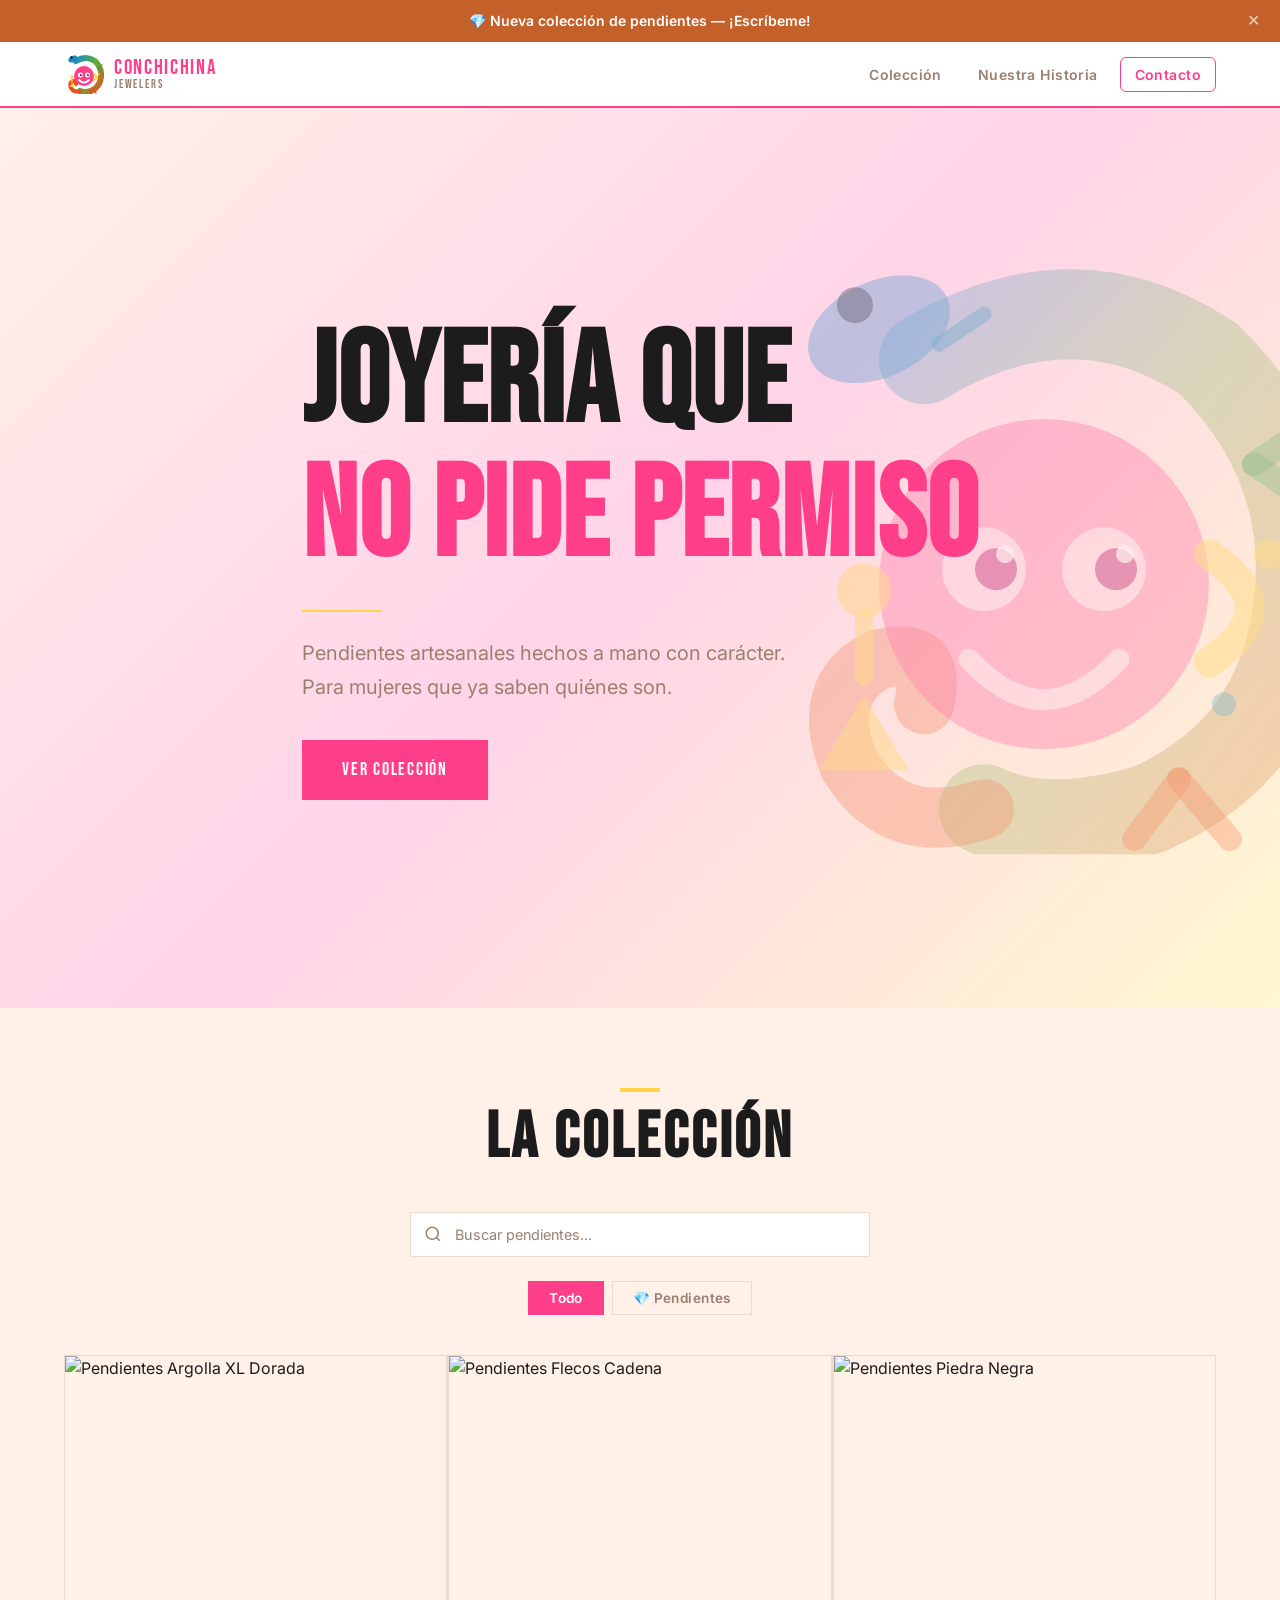
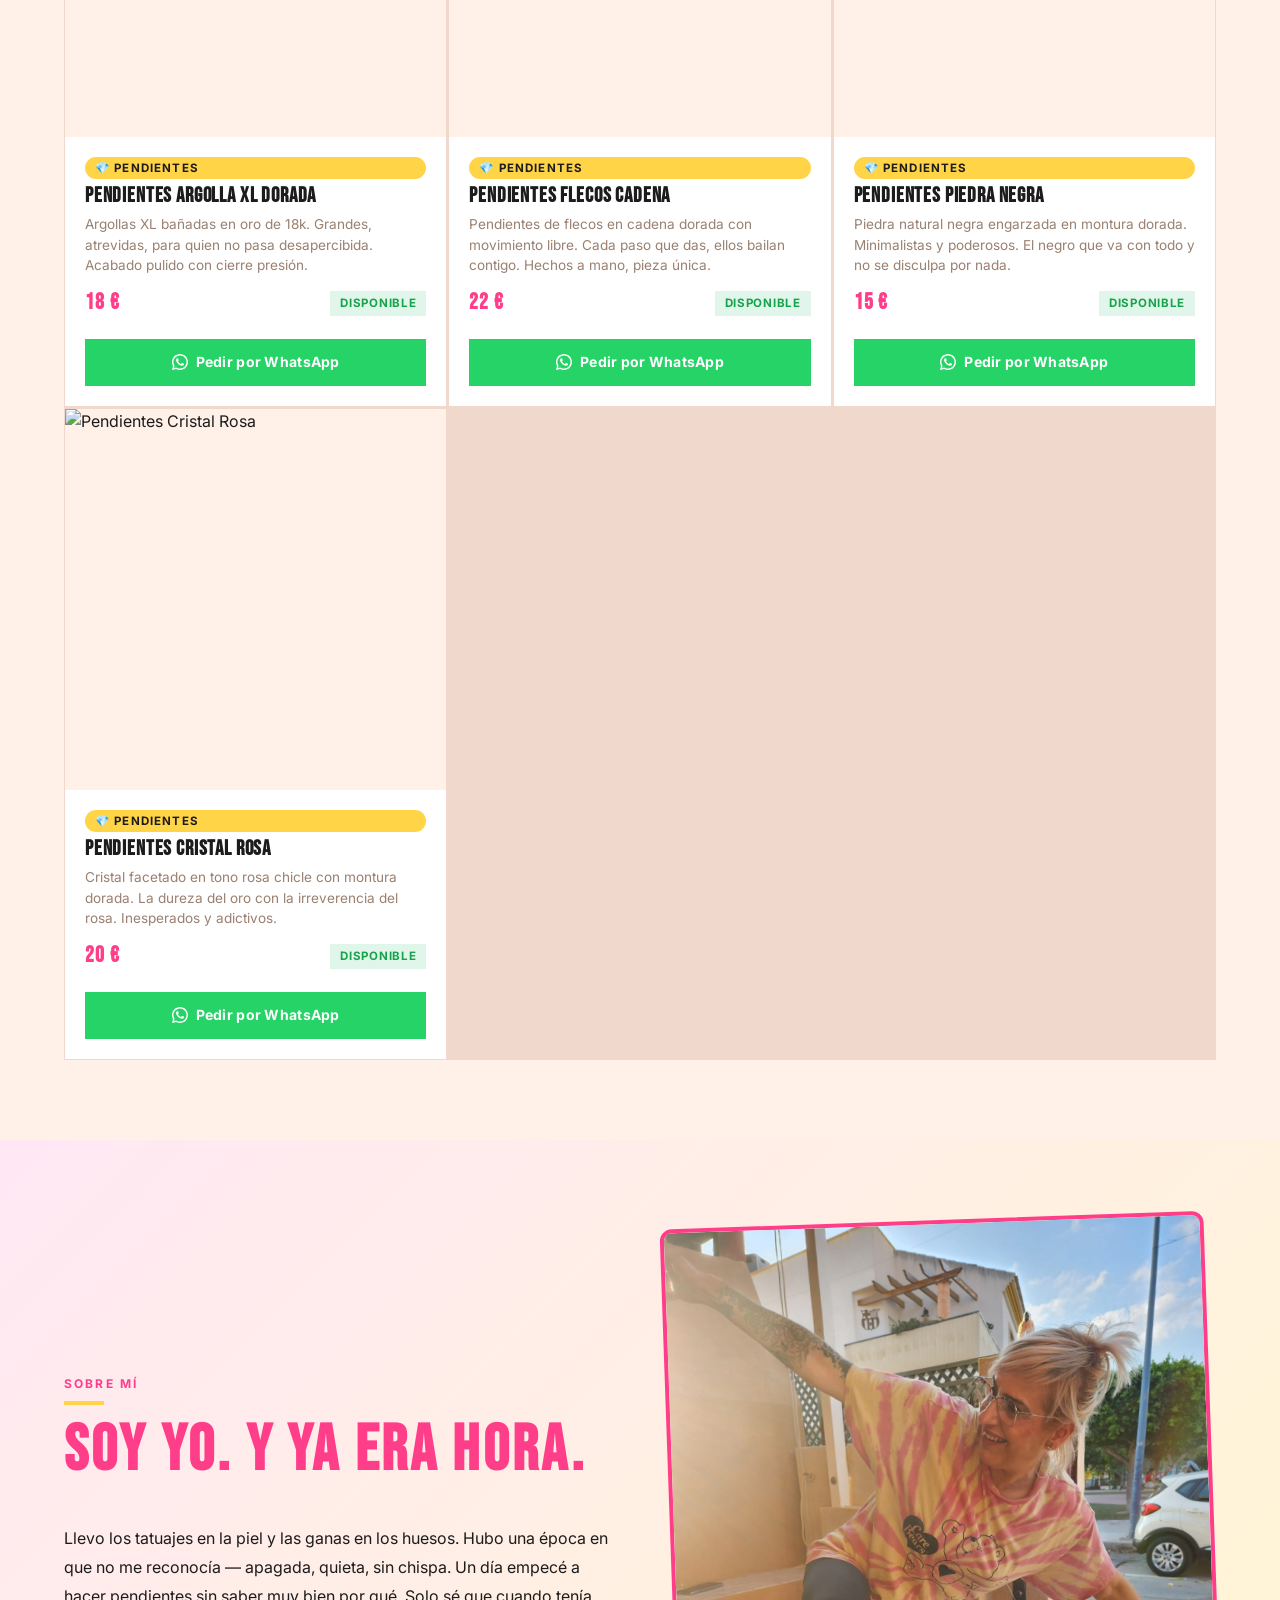
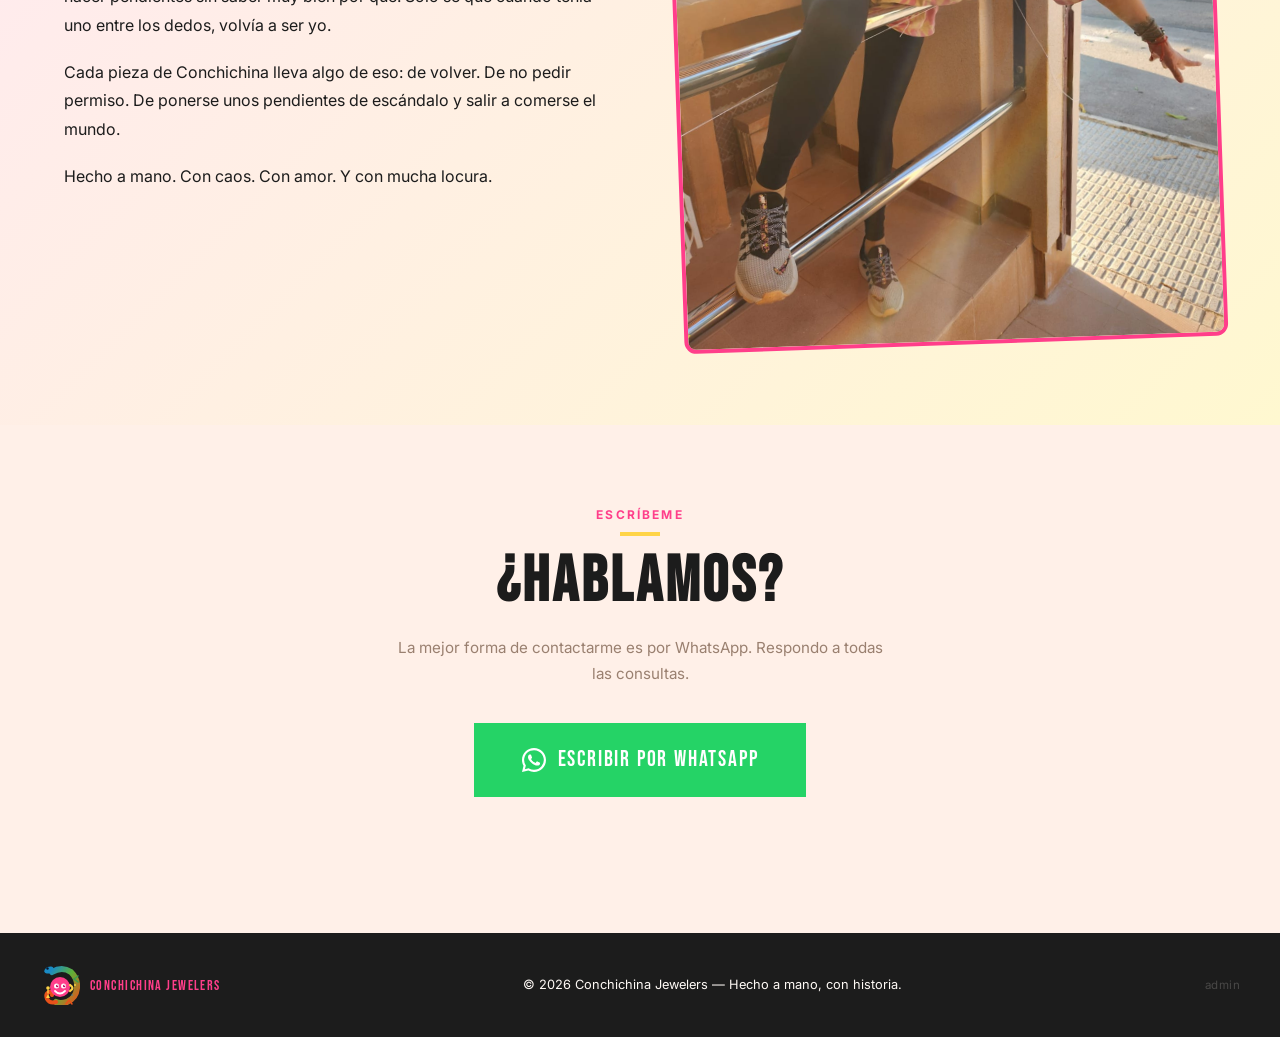
==== commit de29bf3e: "Hero: logo gecko+carita grande en el fondo del hero" ====
--- a/index.html
+++ b/index.html
@@ -102,29 +102,49 @@
     <!-- Decorative star/diamond in yellow semitransparent -->
     <div class="hero-gem" aria-hidden="true">
       <svg viewBox="0 0 200 200" fill="none" xmlns="http://www.w3.org/2000/svg">
-        <!-- Pelo loco amarillo -->
-        <ellipse cx="100" cy="60" rx="55" ry="45" fill="#FFD447" opacity="0.5"/>
-        <path d="M45,90 C25,70 20,35 35,20 C40,40 50,65 60,80 Z" fill="#FFD447" opacity="0.5"/>
-        <path d="M155,90 C175,70 180,35 165,20 C160,40 150,65 140,80 Z" fill="#FFD447" opacity="0.5"/>
-        <path d="M80,30 C85,10 95,5 100,10 C90,15 85,25 80,30Z" fill="#FFD447" opacity="0.5"/>
-        <path d="M120,30 C115,10 105,5 100,10 C110,15 115,25 120,30Z" fill="#FFD447" opacity="0.5"/>
-        <!-- Cara -->
-        <circle cx="100" cy="115" r="55" fill="#FF3E8A" opacity="0.5"/>
+        <defs>
+          <linearGradient id="gkh" x1="0" y1="0" x2="1" y2="1">
+            <stop offset="0%" stop-color="#1a8bc4"/>
+            <stop offset="45%" stop-color="#5fb037"/>
+            <stop offset="100%" stop-color="#e8521a"/>
+          </linearGradient>
+        </defs>
+        <!-- Cabeza gecko -->
+        <ellipse cx="45" cy="25" rx="25" ry="16" fill="#1a8bc4" opacity="0.5" transform="rotate(-25 45 25)"/>
+        <circle cx="37" cy="17" r="6" fill="#071530" opacity="0.5"/>
+        <path d="M65,30 L80,20" stroke="#1a8bc4" stroke-width="5" stroke-linecap="round" opacity="0.5"/>
+        <!-- Cuerpo gecko envolviendo cara -->
+        <path d="M60,35 Q110,5 155,35 Q190,70 185,115 Q180,165 135,185 Q100,195 80,185"
+              stroke="url(#gkh)" stroke-width="30" fill="none" stroke-linecap="round" opacity="0.4"/>
+        <!-- Cola en espiral -->
+        <path d="M80,185 Q50,195 35,170 Q25,145 45,135 Q65,130 60,150"
+              stroke="#e8521a" stroke-width="20" fill="none" stroke-linecap="round" opacity="0.4"/>
+        <!-- Patas delanteras -->
+        <path d="M170,70 L192,55" stroke="#3aa050" stroke-width="8" stroke-linecap="round" opacity="0.4"/>
+        <path d="M170,70 L192,85" stroke="#3aa050" stroke-width="8" stroke-linecap="round" opacity="0.4"/>
+        <!-- Patas traseras -->
+        <path d="M145,175 L162,195" stroke="#e8521a" stroke-width="8" stroke-linecap="round" opacity="0.4"/>
+        <path d="M145,175 L130,195" stroke="#e8521a" stroke-width="8" stroke-linecap="round" opacity="0.4"/>
+        <!-- Manchas -->
+        <circle cx="175" cy="100" r="5" fill="#FFD447" opacity="0.5"/>
+        <circle cx="160" cy="150" r="4" fill="#1a8bc4" opacity="0.4"/>
+        <!-- Cara rosa -->
+        <circle cx="100" cy="110" r="55" fill="#FF3E8A" opacity="0.45"/>
         <!-- Ojos -->
-        <circle cx="80" cy="110" r="15" fill="white" opacity="0.6"/>
-        <circle cx="120" cy="110" r="15" fill="white" opacity="0.6"/>
-        <circle cx="84" cy="110" r="7" fill="#FF3E8A" opacity="0.7"/>
-        <circle cx="124" cy="110" r="7" fill="#FF3E8A" opacity="0.7"/>
-        <circle cx="87" cy="105" r="3" fill="white" opacity="0.8"/>
-        <circle cx="127" cy="105" r="3" fill="white" opacity="0.8"/>
+        <circle cx="80" cy="105" r="14" fill="white" opacity="0.55"/>
+        <circle cx="120" cy="105" r="14" fill="white" opacity="0.55"/>
+        <circle cx="84" cy="105" r="7" fill="#b5005e" opacity="0.6"/>
+        <circle cx="124" cy="105" r="7" fill="#b5005e" opacity="0.6"/>
+        <circle cx="87" cy="100" r="3" fill="white" opacity="0.7"/>
+        <circle cx="127" cy="100" r="3" fill="white" opacity="0.7"/>
         <!-- Sonrisa -->
-        <path d="M70,140 Q100,170 130,140" stroke="white" stroke-width="7" fill="none" stroke-linecap="round" opacity="0.6"/>
+        <path d="M75,135 Q100,162 125,135" stroke="white" stroke-width="7" fill="none" stroke-linecap="round" opacity="0.55"/>
         <!-- Pendiente izquierdo -->
-        <circle cx="35" cy="115" r="8" fill="#FFD447" opacity="0.6"/>
-        <line x1="35" y1="123" x2="35" y2="143" stroke="#FFD447" stroke-width="5" stroke-linecap="round" opacity="0.6"/>
-        <polygon points="35,148 22,172 48,172" fill="#FFD447" opacity="0.6"/>
-        <!-- Pendiente derecho (aro) -->
-        <path d="M165,105 Q190,125 165,145" stroke="#FFD447" stroke-width="8" fill="none" stroke-linecap="round" opacity="0.6"/>
+        <circle cx="40" cy="112" r="9" fill="#FFD447" opacity="0.55"/>
+        <line x1="40" y1="121" x2="40" y2="141" stroke="#FFD447" stroke-width="6" stroke-linecap="round" opacity="0.55"/>
+        <polygon points="40,147 25,172 55,172" fill="#FFD447" opacity="0.55"/>
+        <!-- Pendiente derecho: aro -->
+        <path d="M155,100 Q182,118 155,136" stroke="#FFD447" stroke-width="10" fill="none" stroke-linecap="round" opacity="0.55"/>
       </svg>
     </div>
 
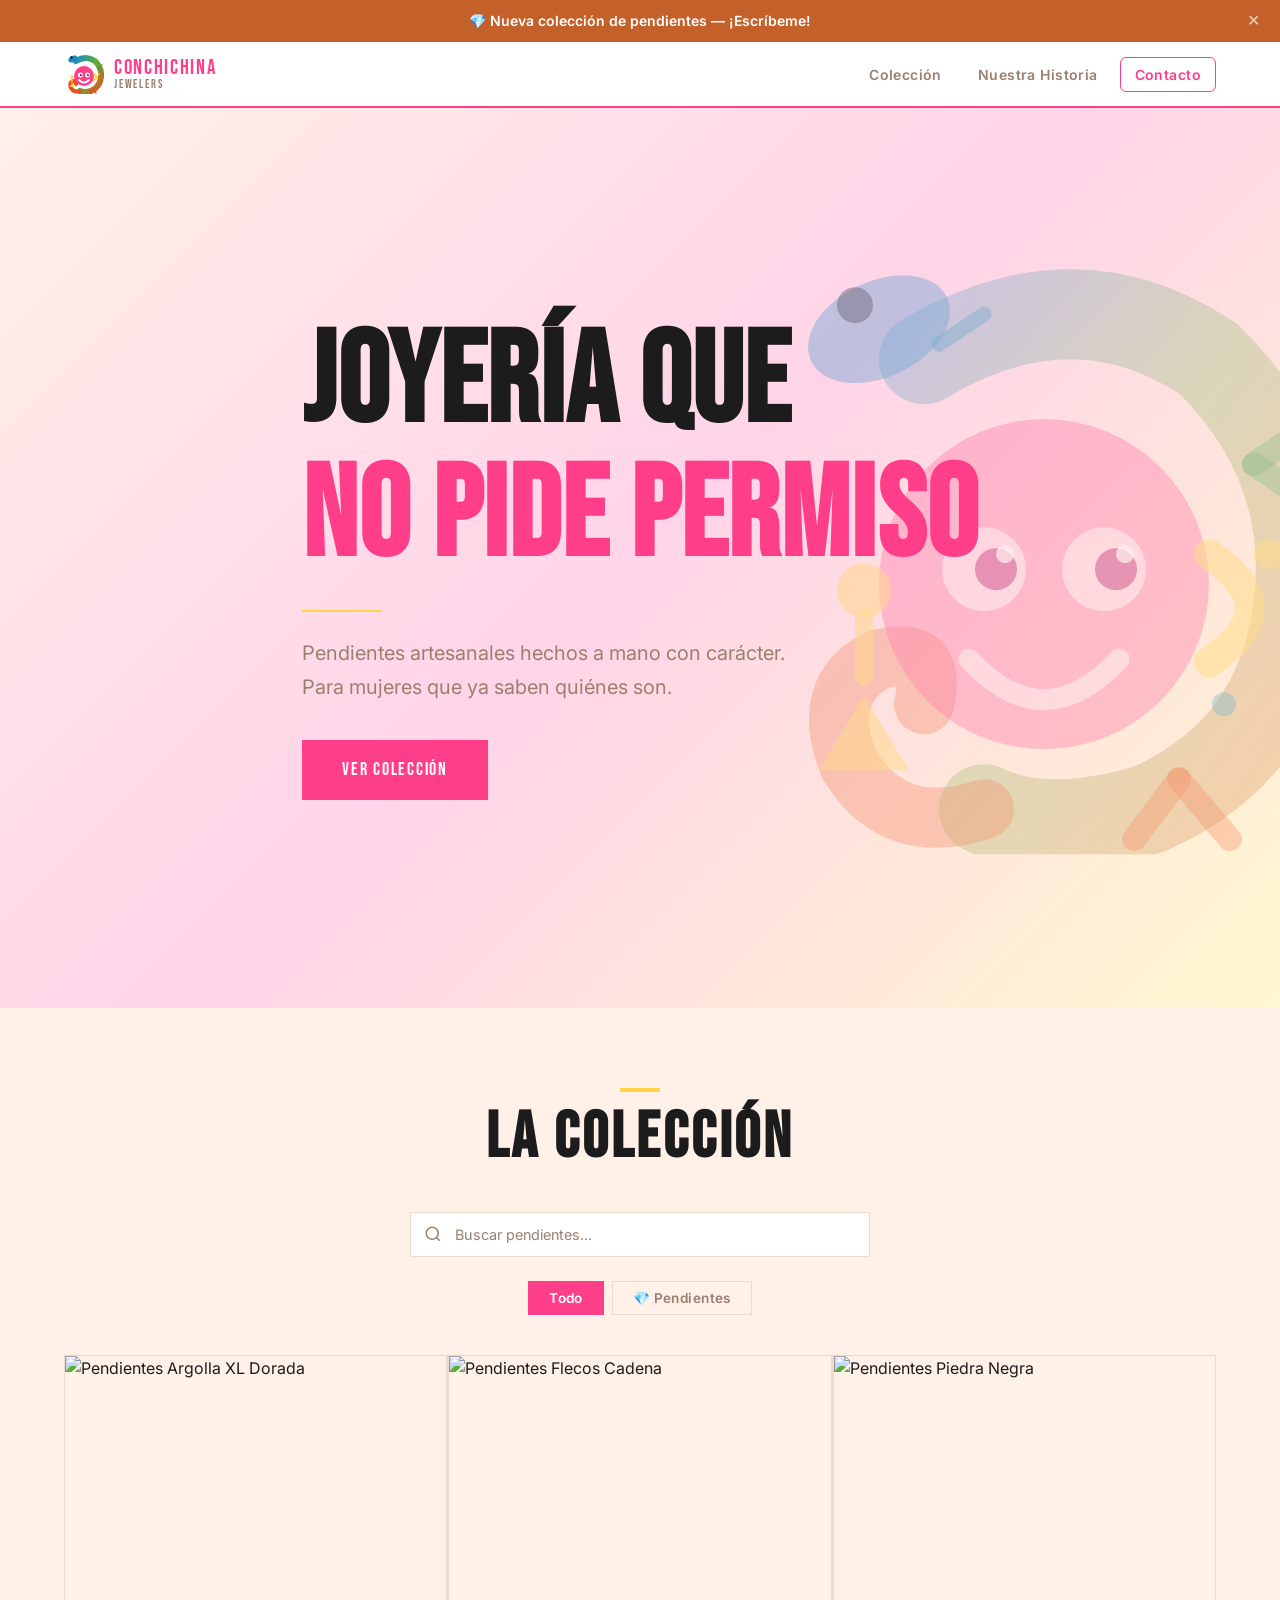
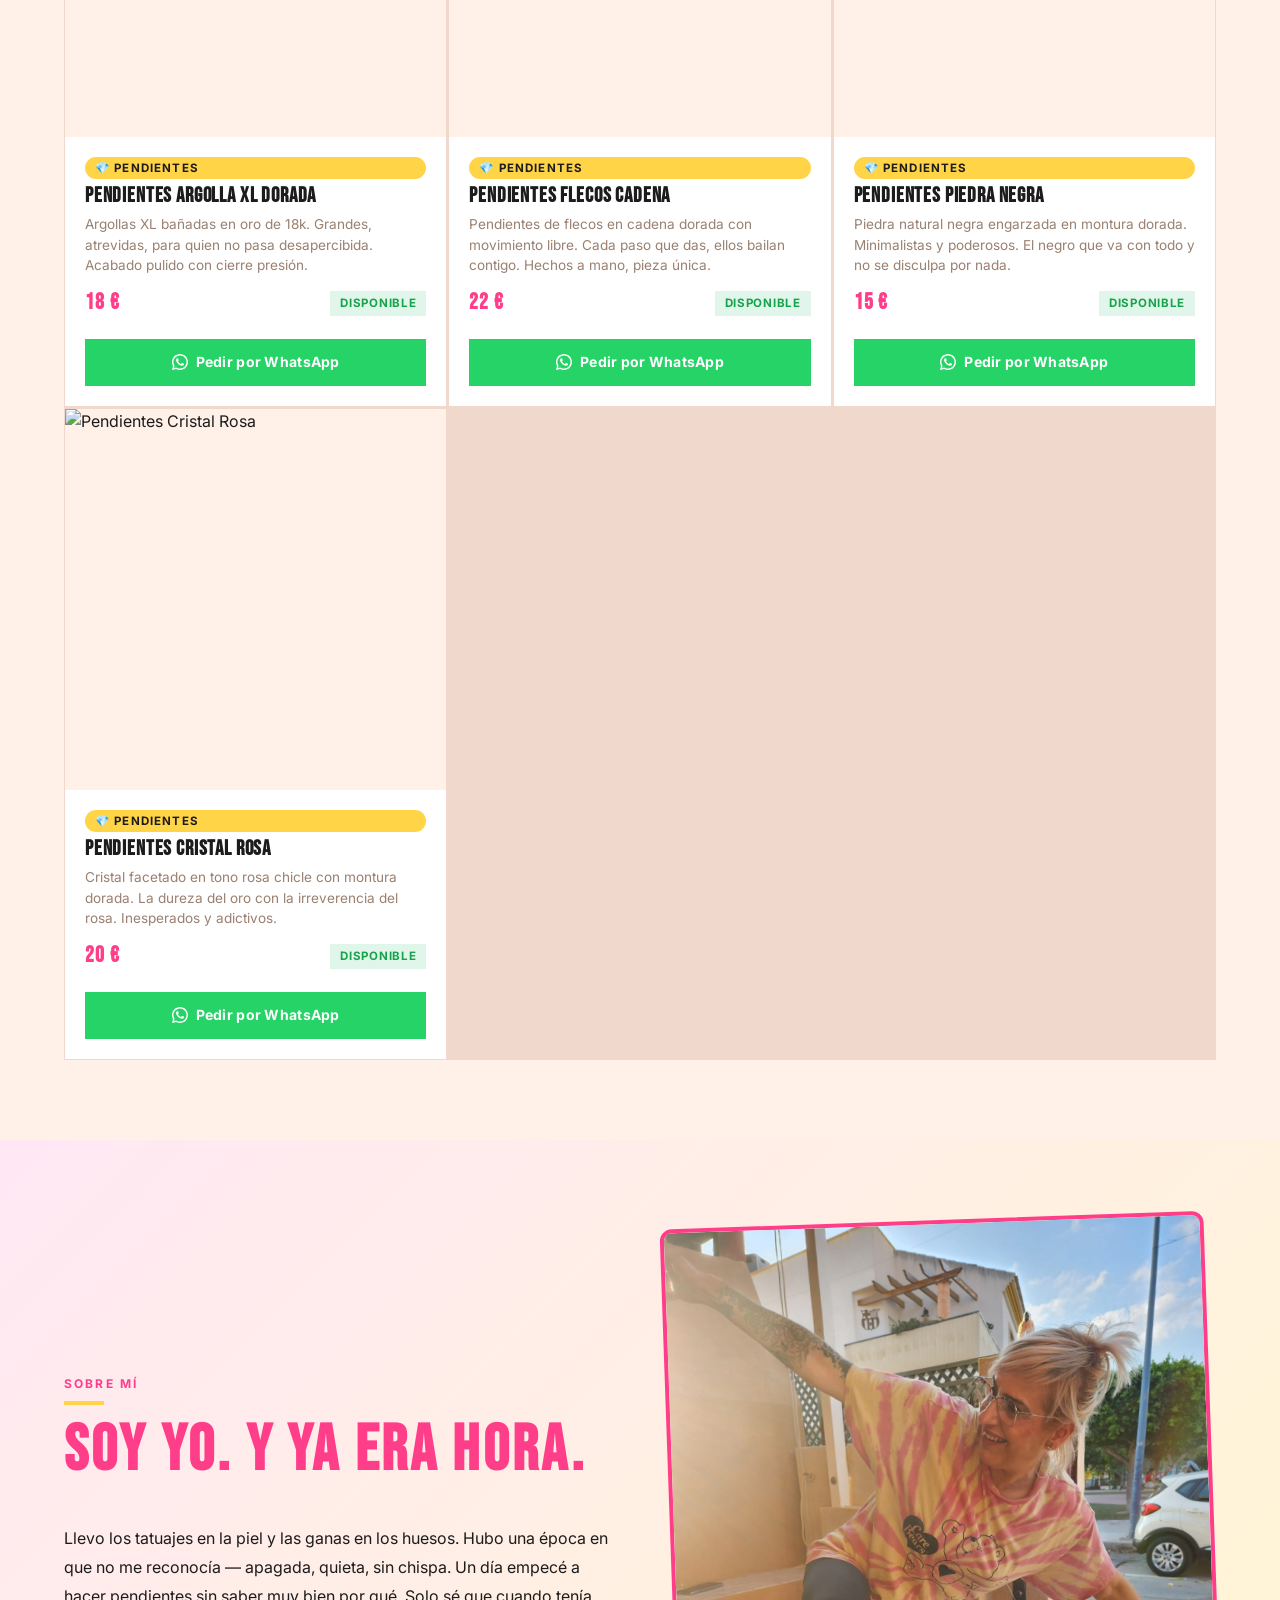
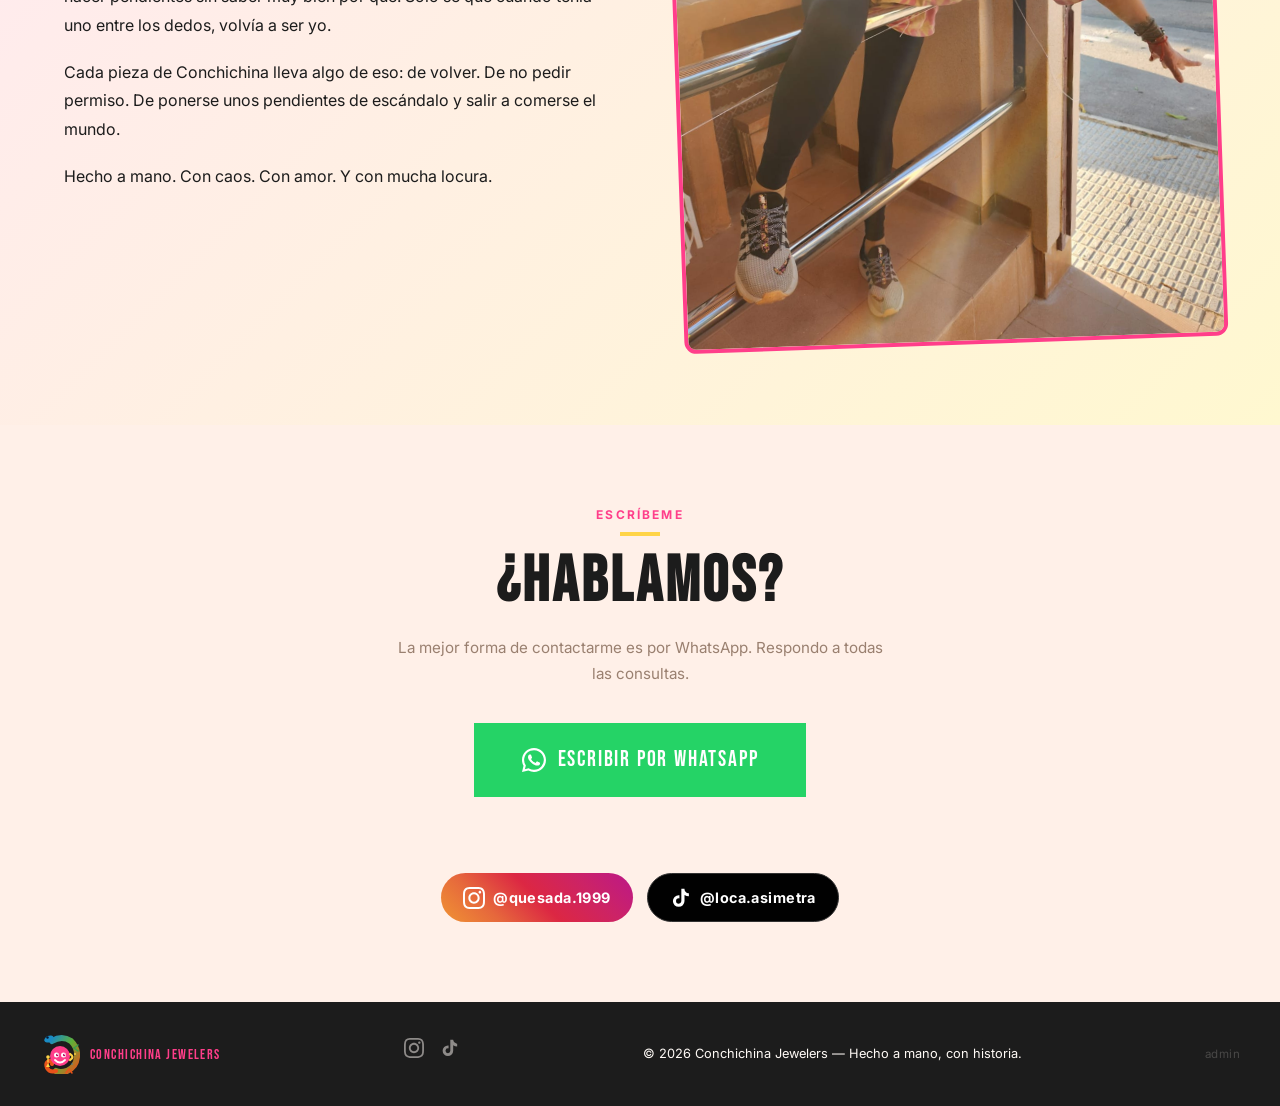
==== commit e48b1c17: "Añadir Instagram y TikTok en contacto y footer" ====
--- a/index.html
+++ b/index.html
@@ -223,6 +223,17 @@
         <svg viewBox="0 0 24 24" fill="currentColor" width="24" height="24"><path d="M17.472 14.382c-.297-.149-1.758-.867-2.03-.967-.273-.099-.471-.148-.67.15-.197.297-.767.966-.94 1.164-.173.199-.347.223-.644.075-.297-.15-1.255-.463-2.39-1.475-.883-.788-1.48-1.761-1.653-2.059-.173-.297-.018-.458.13-.606.134-.133.298-.347.446-.52.149-.174.198-.298.298-.497.099-.198.05-.371-.025-.52-.075-.149-.669-1.612-.916-2.207-.242-.579-.487-.5-.669-.51-.173-.008-.371-.01-.57-.01-.198 0-.52.074-.792.372-.272.297-1.04 1.016-1.04 2.479 0 1.462 1.065 2.875 1.213 3.074.149.198 2.096 3.2 5.077 4.487.709.306 1.262.489 1.694.625.712.227 1.36.195 1.871.118.571-.085 1.758-.719 2.006-1.413.248-.694.248-1.289.173-1.413-.074-.124-.272-.198-.57-.347z"/><path d="M12 0C5.373 0 0 5.373 0 12c0 2.127.558 4.126 1.535 5.858L0 24l6.335-1.508A11.95 11.95 0 0012 24c6.627 0 12-5.373 12-12S18.627 0 12 0zm0 21.818a9.818 9.818 0 01-5.003-1.367l-.36-.214-3.733.888.935-3.629-.234-.373A9.818 9.818 0 1112 21.818z"/></svg>
         ESCRIBIR POR WHATSAPP
       </a>
+
+      <div class="social-links">
+        <a href="https://www.instagram.com/quesada.1999" target="_blank" class="btn-social btn-instagram">
+          <svg viewBox="0 0 24 24" fill="currentColor" width="22" height="22"><path d="M12 2.163c3.204 0 3.584.012 4.85.07 3.252.148 4.771 1.691 4.919 4.919.058 1.265.069 1.645.069 4.849 0 3.205-.012 3.584-.069 4.849-.149 3.225-1.664 4.771-4.919 4.919-1.266.058-1.644.07-4.85.07-3.204 0-3.584-.012-4.849-.07-3.26-.149-4.771-1.699-4.919-4.92-.058-1.265-.07-1.644-.07-4.849 0-3.204.013-3.583.07-4.849.149-3.227 1.664-4.771 4.919-4.919 1.266-.057 1.645-.069 4.849-.069zm0-2.163c-3.259 0-3.667.014-4.947.072-4.358.2-6.78 2.618-6.98 6.98-.059 1.281-.073 1.689-.073 4.948 0 3.259.014 3.668.072 4.948.2 4.358 2.618 6.78 6.98 6.98 1.281.058 1.689.072 4.948.072 3.259 0 3.668-.014 4.948-.072 4.354-.2 6.782-2.618 6.979-6.98.059-1.28.073-1.689.073-4.948 0-3.259-.014-3.667-.072-4.947-.196-4.354-2.617-6.78-6.979-6.98-1.281-.059-1.69-.073-4.949-.073zm0 5.838c-3.403 0-6.162 2.759-6.162 6.162s2.759 6.163 6.162 6.163 6.162-2.759 6.162-6.163c0-3.403-2.759-6.162-6.162-6.162zm0 10.162c-2.209 0-4-1.79-4-4 0-2.209 1.791-4 4-4s4 1.791 4 4c0 2.21-1.791 4-4 4zm6.406-11.845c-.796 0-1.441.645-1.441 1.44s.645 1.44 1.441 1.44c.795 0 1.439-.645 1.439-1.44s-.644-1.44-1.439-1.44z"/></svg>
+          @quesada.1999
+        </a>
+        <a href="https://www.tiktok.com/@loca.asimetra" target="_blank" class="btn-social btn-tiktok">
+          <svg viewBox="0 0 24 24" fill="currentColor" width="22" height="22"><path d="M19.59 6.69a4.83 4.83 0 01-3.77-4.25V2h-3.45v13.67a2.89 2.89 0 01-2.88 2.5 2.89 2.89 0 01-2.89-2.89 2.89 2.89 0 012.89-2.89c.28 0 .54.04.79.1V9.01a6.33 6.33 0 00-.79-.05 6.34 6.34 0 00-6.34 6.34 6.34 6.34 0 006.34 6.34 6.34 6.34 0 006.33-6.34V8.69a8.18 8.18 0 004.78 1.52V6.75a4.85 4.85 0 01-1.01-.06z"/></svg>
+          @loca.asimetra
+        </a>
+      </div>
     </div>
   </section>
 
@@ -266,6 +277,14 @@
         </svg>
         <span>CONCHICHINA JEWELERS</span>
       </div>
+      <div class="footer-social">
+        <a href="https://www.instagram.com/quesada.1999" target="_blank" class="footer-social-link" aria-label="Instagram">
+          <svg viewBox="0 0 24 24" fill="currentColor" width="20" height="20"><path d="M12 2.163c3.204 0 3.584.012 4.85.07 3.252.148 4.771 1.691 4.919 4.919.058 1.265.069 1.645.069 4.849 0 3.205-.012 3.584-.069 4.849-.149 3.225-1.664 4.771-4.919 4.919-1.266.058-1.644.07-4.85.07-3.204 0-3.584-.012-4.849-.07-3.26-.149-4.771-1.699-4.919-4.92-.058-1.265-.07-1.644-.07-4.849 0-3.204.013-3.583.07-4.849.149-3.227 1.664-4.771 4.919-4.919 1.266-.057 1.645-.069 4.849-.069zm0-2.163c-3.259 0-3.667.014-4.947.072-4.358.2-6.78 2.618-6.98 6.98-.059 1.281-.073 1.689-.073 4.948 0 3.259.014 3.668.072 4.948.2 4.358 2.618 6.78 6.98 6.98 1.281.058 1.689.072 4.948.072 3.259 0 3.668-.014 4.948-.072 4.354-.2 6.782-2.618 6.979-6.98.059-1.28.073-1.689.073-4.948 0-3.259-.014-3.667-.072-4.947-.196-4.354-2.617-6.78-6.979-6.98-1.281-.059-1.69-.073-4.949-.073zm0 5.838c-3.403 0-6.162 2.759-6.162 6.162s2.759 6.163 6.162 6.163 6.162-2.759 6.162-6.163c0-3.403-2.759-6.162-6.162-6.162zm0 10.162c-2.209 0-4-1.79-4-4 0-2.209 1.791-4 4-4s4 1.791 4 4c0 2.21-1.791 4-4 4zm6.406-11.845c-.796 0-1.441.645-1.441 1.44s.645 1.44 1.441 1.44c.795 0 1.439-.645 1.439-1.44s-.644-1.44-1.439-1.44z"/></svg>
+        </a>
+        <a href="https://www.tiktok.com/@loca.asimetra" target="_blank" class="footer-social-link" aria-label="TikTok">
+          <svg viewBox="0 0 24 24" fill="currentColor" width="20" height="20"><path d="M19.59 6.69a4.83 4.83 0 01-3.77-4.25V2h-3.45v13.67a2.89 2.89 0 01-2.88 2.5 2.89 2.89 0 01-2.89-2.89 2.89 2.89 0 012.89-2.89c.28 0 .54.04.79.1V9.01a6.33 6.33 0 00-.79-.05 6.34 6.34 0 00-6.34 6.34 6.34 6.34 0 006.34 6.34 6.34 6.34 0 006.33-6.34V8.69a8.18 8.18 0 004.78 1.52V6.75a4.85 4.85 0 01-1.01-.06z"/></svg>
+        </a>
+      </div>
       <p class="footer-copy">© 2026 Conchichina Jewelers — Hecho a mano, con historia.</p>
       <a href="admin.html" class="footer-admin">admin</a>
     </div>
--- a/styles.css
+++ b/styles.css
@@ -752,6 +752,58 @@
   color: var(--pink);
 }
 
+.footer-social {
+  display: flex;
+  gap: 16px;
+  justify-content: center;
+  margin-bottom: 12px;
+}
+
+.footer-social-link {
+  color: rgba(255,250,246,0.5);
+  transition: color 0.2s, transform 0.2s;
+  display: flex;
+}
+
+.footer-social-link:hover {
+  color: var(--pink);
+  transform: scale(1.15);
+}
+
+.social-links {
+  display: flex;
+  gap: 14px;
+  justify-content: center;
+  flex-wrap: wrap;
+  margin-top: 20px;
+}
+
+.btn-social {
+  display: inline-flex;
+  align-items: center;
+  gap: 8px;
+  padding: 12px 22px;
+  border-radius: 50px;
+  font-weight: 700;
+  font-size: 0.9rem;
+  letter-spacing: 0.03em;
+  transition: transform 0.18s, opacity 0.18s;
+  text-decoration: none;
+}
+
+.btn-social:hover { transform: translateY(-2px); opacity: 0.88; }
+
+.btn-instagram {
+  background: linear-gradient(45deg, #f09433, #e6683c, #dc2743, #cc2366, #bc1888);
+  color: white;
+}
+
+.btn-tiktok {
+  background: #010101;
+  color: white;
+  border: 1px solid #333;
+}
+
 .footer-copy {
   font-size: 0.8rem;
   color: var(--white);
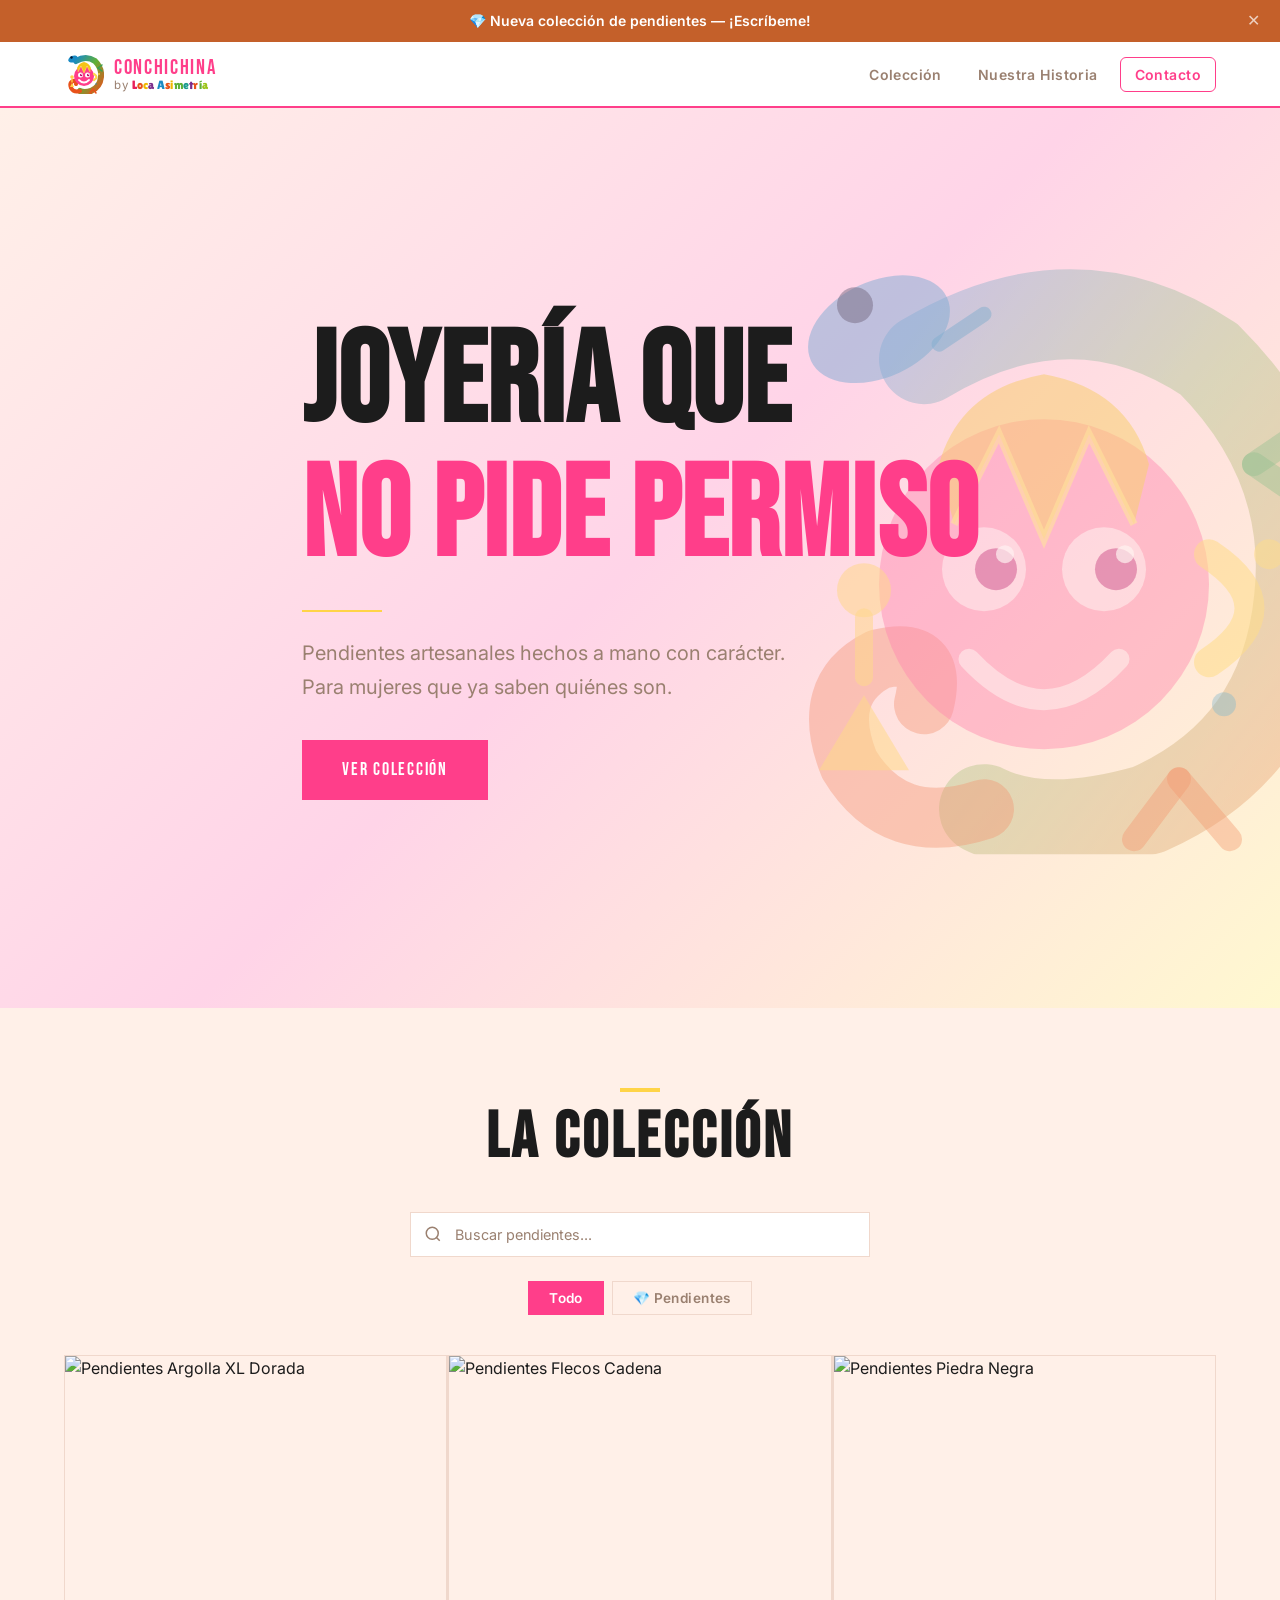
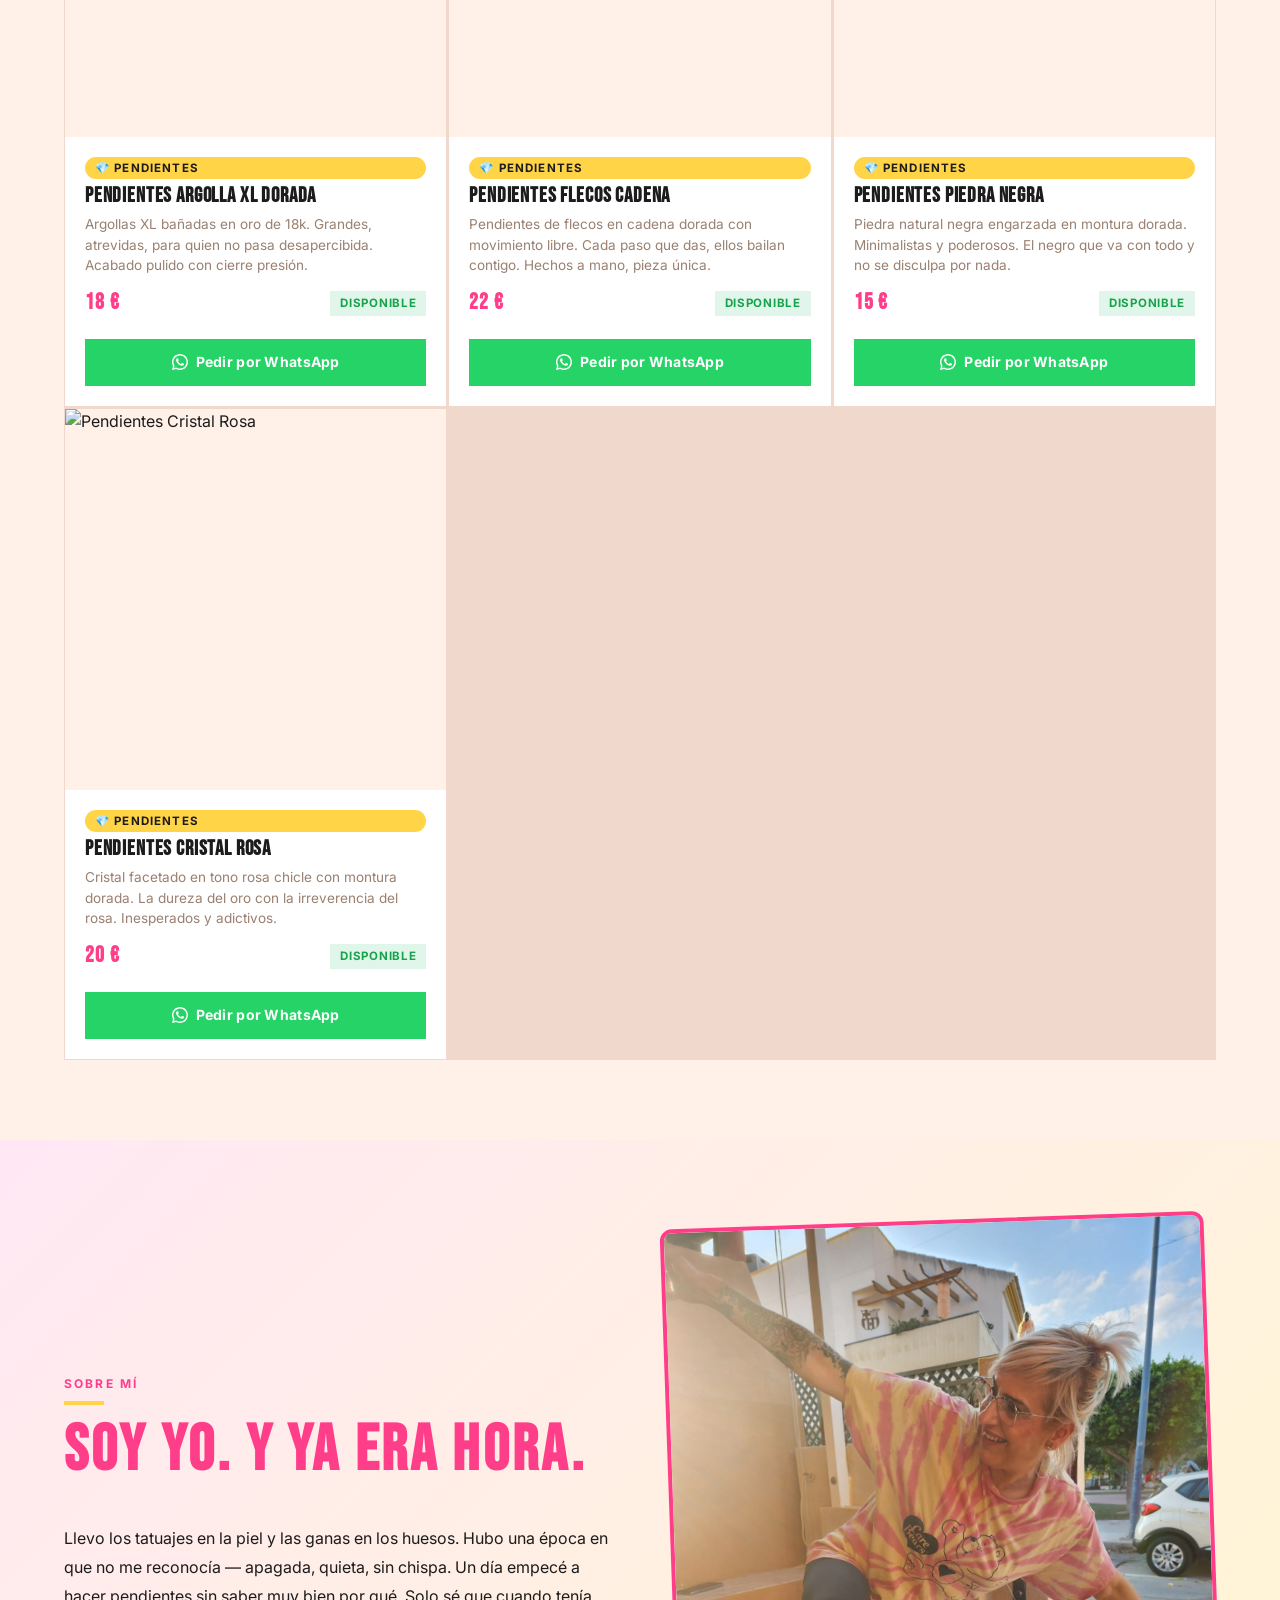
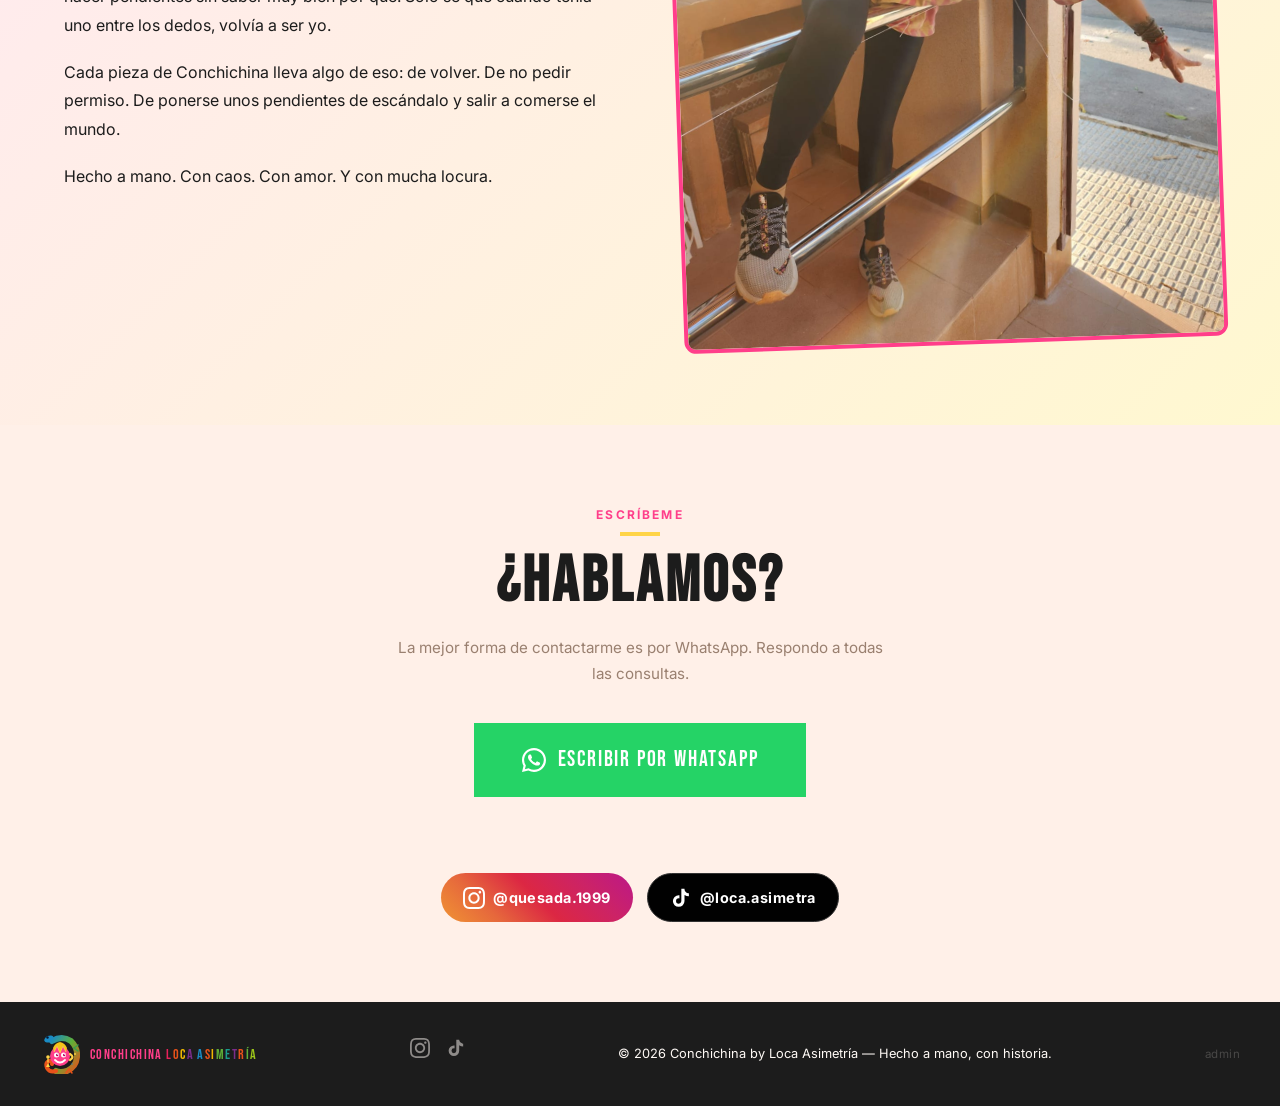
==== commit 3803a61e: "Título 'Conchichina by Loca Asimetría', letras de colores Lilita One, flequillo rubio en todos los l" ====
--- a/index.html
+++ b/index.html
@@ -3,10 +3,10 @@
 <head>
   <meta charset="UTF-8">
   <meta name="viewport" content="width=device-width, initial-scale=1.0">
-  <meta name="description" content="Conchichina Jewelers — Pendientes artesanales hechos a mano. Diseños únicos, atrevidos y sin miedo. Joyería que no pide permiso.">
-  <title>Conchichina Jewelers — Joyería que no pide permiso</title>
+  <meta name="description" content="Conchichina by Loca Asimetría — Pendientes artesanales hechos a mano. Diseños únicos, atrevidos y sin miedo. Joyería que no pide permiso.">
+  <title>Conchichina by Loca Asimetría — Joyería que no pide permiso</title>
   <link rel="preconnect" href="https://fonts.googleapis.com">
-  <link href="https://fonts.googleapis.com/css2?family=Bebas+Neue&family=Inter:wght@400;600;700&display=swap" rel="stylesheet">
+  <link href="https://fonts.googleapis.com/css2?family=Bebas+Neue&family=Lilita+One&family=Inter:wght@400;600;700&display=swap" rel="stylesheet">
   <link rel="stylesheet" href="styles.css">
 </head>
 <body>
@@ -50,6 +50,9 @@
           <circle cx="32" cy="30" r="0.8" fill="#1a8bc4" opacity="0.8"/>
           <!-- Cara rosa -->
           <circle cx="20" cy="22" r="10" fill="#FF3E8A"/>
+          <!-- Flequillo rubio puntiagudo -->
+          <path d="M13,14 Q15,9 20,8 Q25,9 27,14 L26,18 L23,12 L20,19 L17,12 L14,18 Z" fill="#F5C418"/>
+          <path d="M14,18 L17,12 L20,19 L23,12 L26,18" stroke="#FFE566" stroke-width="0.6" fill="none"/>
           <!-- Ojos -->
           <circle cx="16.5" cy="21" r="2.5" fill="white"/>
           <circle cx="23.5" cy="21" r="2.5" fill="white"/>
@@ -68,7 +71,7 @@
         </svg>
         <div class="nav-logo-text">
           <span class="nav-logo-name">CONCHICHINA</span>
-          <span class="nav-logo-sub">JEWELERS</span>
+          <span class="nav-logo-sub">by <span class="loca"><span style="color:#e8215a">L</span><span style="color:#e8521a">o</span><span style="color:#f0b800">c</span><span style="color:#7b2d8b">a</span> <span style="color:#1a8bc4">A</span><span style="color:#e8521a">s</span><span style="color:#f0b800">i</span><span style="color:#5fb037">m</span><span style="color:#1a9b8c">e</span><span style="color:#7b2d8b">t</span><span style="color:#e8521a">r</span><span style="color:#5fb037">í</span><span style="color:#9bc41a">a</span></span></span>
         </div>
       </a>
 
@@ -130,6 +133,9 @@
         <circle cx="160" cy="150" r="4" fill="#1a8bc4" opacity="0.4"/>
         <!-- Cara rosa -->
         <circle cx="100" cy="110" r="55" fill="#FF3E8A" opacity="0.45"/>
+        <!-- Flequillo rubio puntiagudo (hero) -->
+        <path d="M65,70 Q72,45 100,40 Q128,45 135,70 L130,90 L115,60 L100,95 L85,60 L70,90 Z" fill="#F5C418" opacity="0.55"/>
+        <path d="M70,90 L85,60 L100,95 L115,60 L130,90" stroke="#FFE566" stroke-width="2.5" fill="none" opacity="0.6"/>
         <!-- Ojos -->
         <circle cx="80" cy="105" r="14" fill="white" opacity="0.55"/>
         <circle cx="120" cy="105" r="14" fill="white" opacity="0.55"/>
@@ -263,6 +269,8 @@
           <circle cx="35" cy="20" r="1" fill="#FFD447" opacity="0.9"/>
           <circle cx="32" cy="30" r="0.8" fill="#1a8bc4" opacity="0.8"/>
           <circle cx="20" cy="22" r="10" fill="#FF3E8A"/>
+          <path d="M13,14 Q15,9 20,8 Q25,9 27,14 L26,18 L23,12 L20,19 L17,12 L14,18 Z" fill="#F5C418"/>
+          <path d="M14,18 L17,12 L20,19 L23,12 L26,18" stroke="#FFE566" stroke-width="0.6" fill="none"/>
           <circle cx="16.5" cy="21" r="2.5" fill="white"/>
           <circle cx="23.5" cy="21" r="2.5" fill="white"/>
           <circle cx="17.2" cy="21" r="1.2" fill="#b5005e"/>
@@ -275,7 +283,7 @@
           <polygon points="8,29 6,33 10,33" fill="#FFD447"/>
           <path d="M30,20 Q35,23 30,26" stroke="#FFD447" stroke-width="2.2" fill="none" stroke-linecap="round"/>
         </svg>
-        <span>CONCHICHINA JEWELERS</span>
+        <span>CONCHICHINA <span class="loca" style="font-family:'Lilita One',cursive;font-size:0.85em"><span style="color:#e8215a">L</span><span style="color:#e8521a">o</span><span style="color:#f0b800">c</span><span style="color:#7b2d8b">a</span> <span style="color:#1a8bc4">A</span><span style="color:#e8521a">s</span><span style="color:#f0b800">i</span><span style="color:#5fb037">m</span><span style="color:#1a9b8c">e</span><span style="color:#7b2d8b">t</span><span style="color:#e8521a">r</span><span style="color:#5fb037">í</span><span style="color:#9bc41a">a</span></span></span>
       </div>
       <div class="footer-social">
         <a href="https://www.instagram.com/quesada.1999" target="_blank" class="footer-social-link" aria-label="Instagram">
@@ -285,7 +293,7 @@
           <svg viewBox="0 0 24 24" fill="currentColor" width="20" height="20"><path d="M19.59 6.69a4.83 4.83 0 01-3.77-4.25V2h-3.45v13.67a2.89 2.89 0 01-2.88 2.5 2.89 2.89 0 01-2.89-2.89 2.89 2.89 0 012.89-2.89c.28 0 .54.04.79.1V9.01a6.33 6.33 0 00-.79-.05 6.34 6.34 0 00-6.34 6.34 6.34 6.34 0 006.34 6.34 6.34 6.34 0 006.33-6.34V8.69a8.18 8.18 0 004.78 1.52V6.75a4.85 4.85 0 01-1.01-.06z"/></svg>
         </a>
       </div>
-      <p class="footer-copy">© 2026 Conchichina Jewelers — Hecho a mano, con historia.</p>
+      <p class="footer-copy">© 2026 Conchichina by Loca Asimetría — Hecho a mano, con historia.</p>
       <a href="admin.html" class="footer-admin">admin</a>
     </div>
   </footer>
--- a/styles.css
+++ b/styles.css
@@ -106,7 +106,8 @@
 .nav-logo-wrap { display:flex; align-items:center; gap:10px; text-decoration:none; }
 .nav-logo-text { display:flex; flex-direction:column; line-height:1; }
 .nav-logo-name { font-family:'Bebas Neue',sans-serif; font-size:1.3rem; color:var(--pink); letter-spacing:0.08em; }
-.nav-logo-sub  { font-family:'Bebas Neue',sans-serif; font-size:0.75rem; color:var(--muted); letter-spacing:0.15em; }
+.nav-logo-sub  { font-family:'Inter',sans-serif; font-size:0.72rem; color:var(--muted); letter-spacing:0.05em; }
+.nav-logo-sub .loca { font-family:'Lilita One',cursive; font-size:1.05em; letter-spacing:0.02em; }
 
 .nav-links {
   display: none;
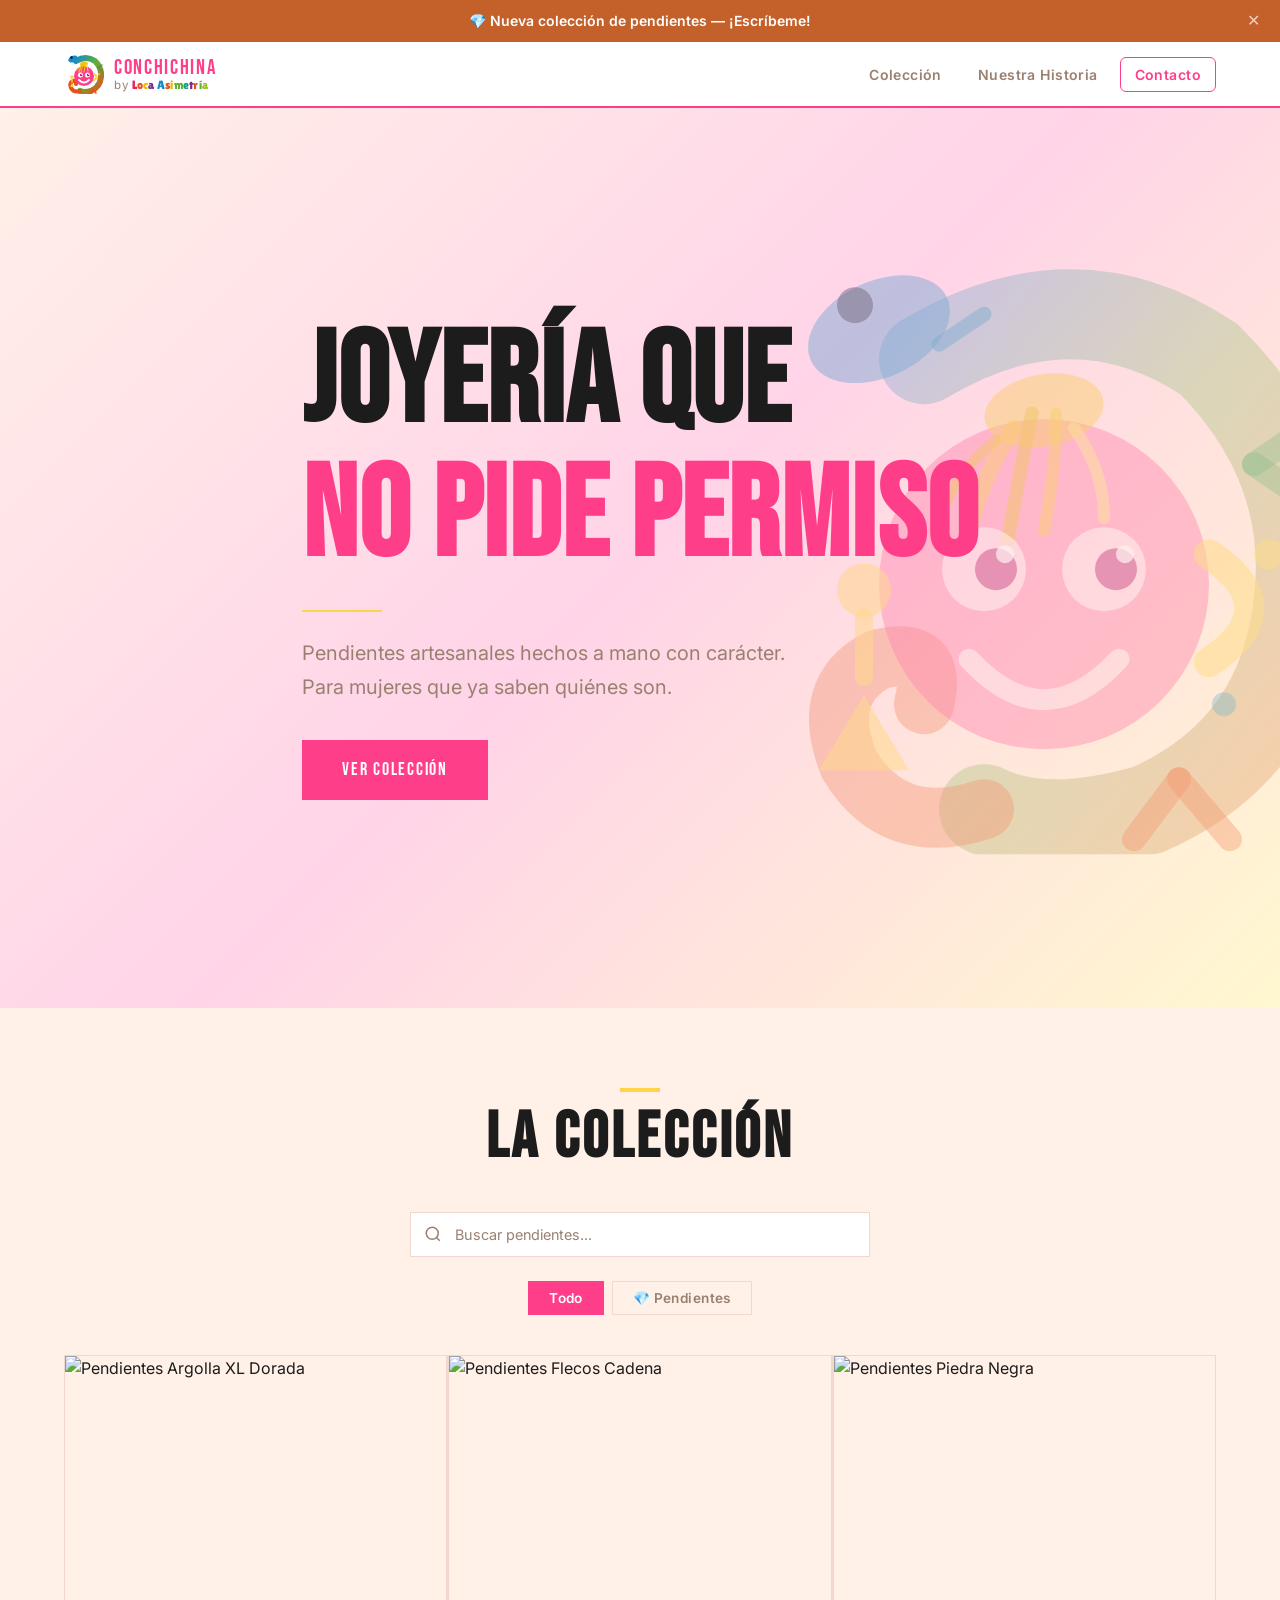
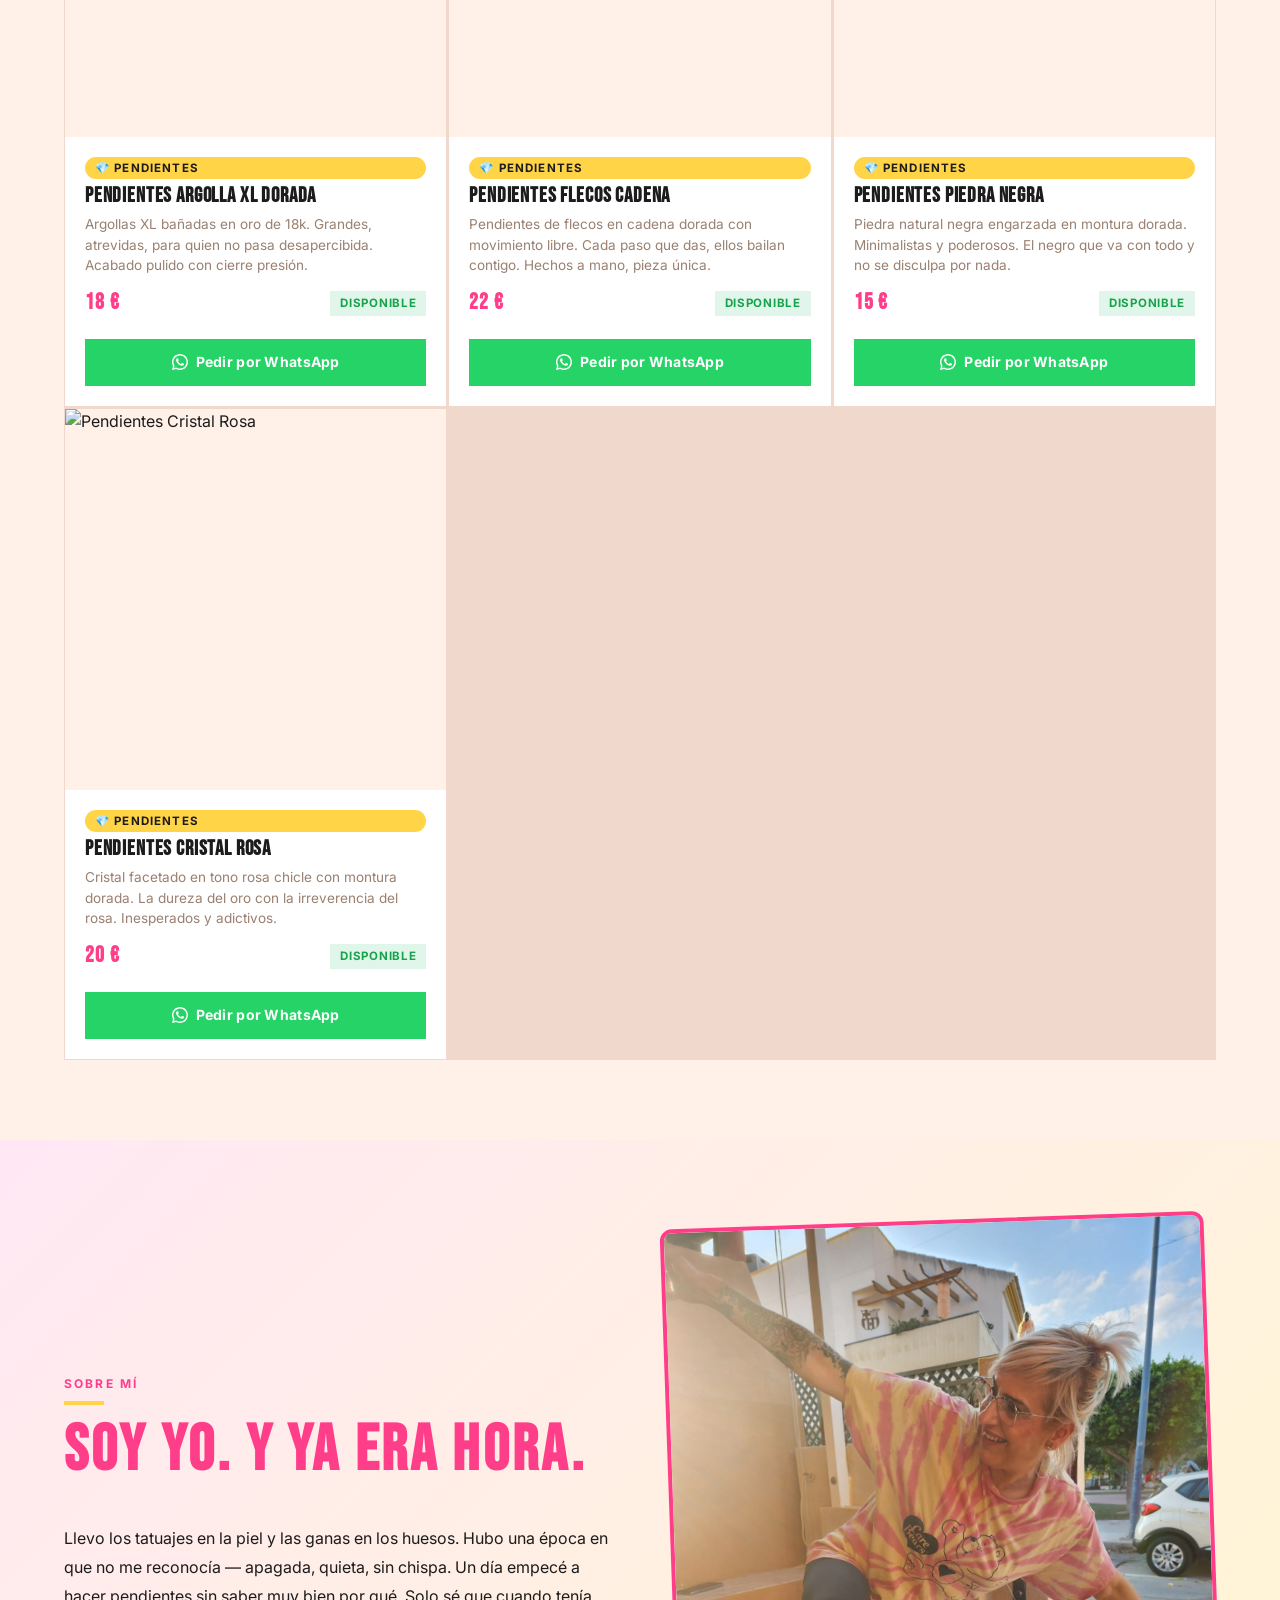
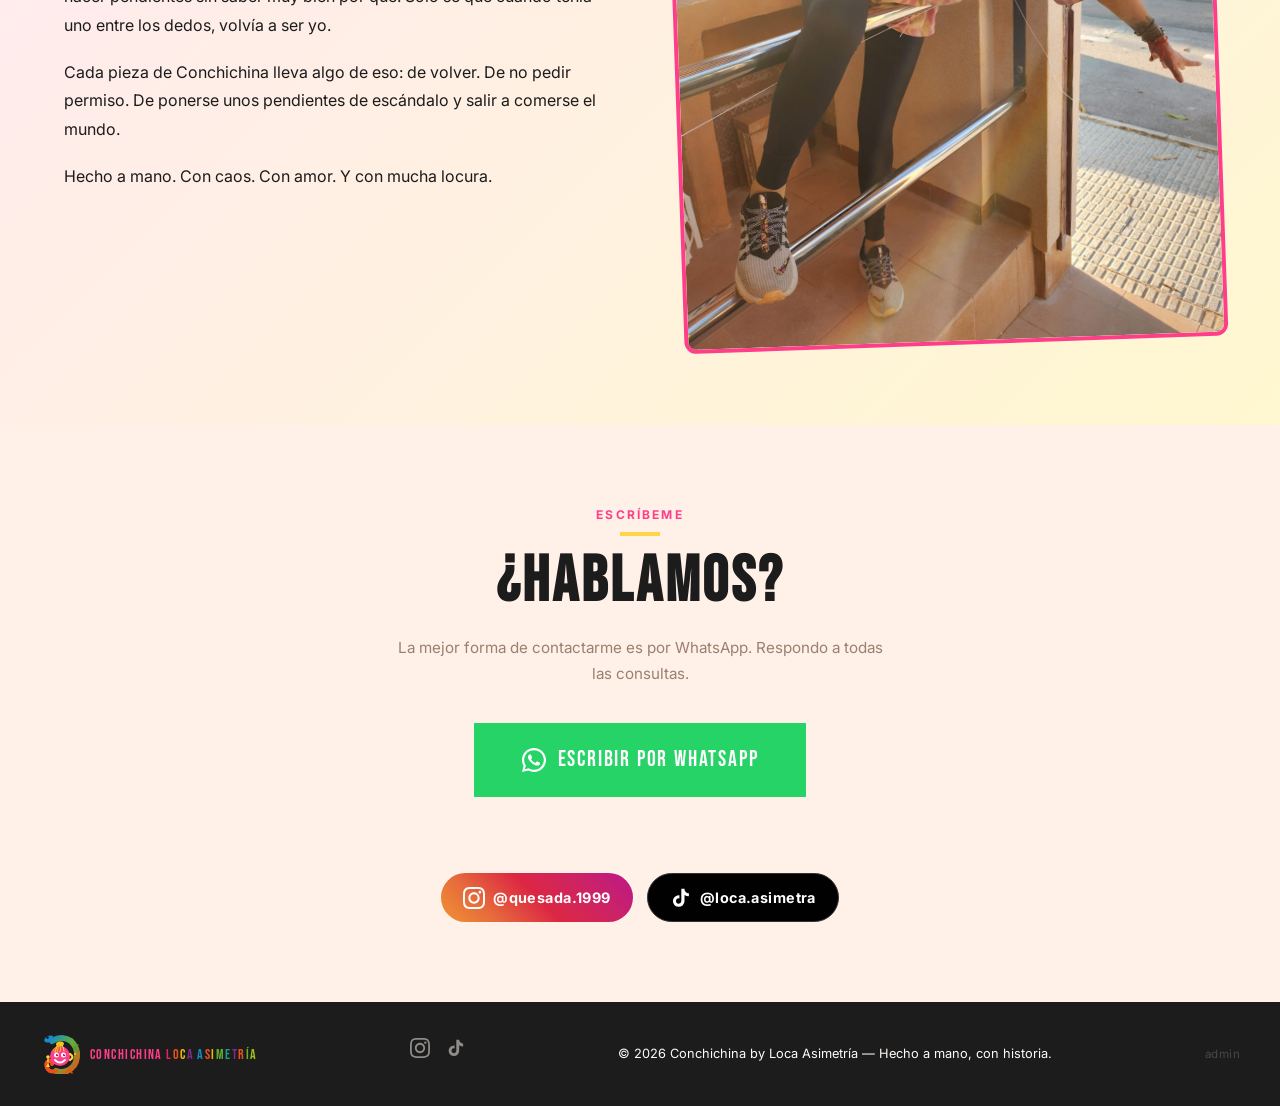
==== commit c0d24366: "Flequillo: mechones rubios sueltos estilo moño despeinado" ====
--- a/index.html
+++ b/index.html
@@ -51,8 +51,13 @@
           <!-- Cara rosa -->
           <circle cx="20" cy="22" r="10" fill="#FF3E8A"/>
           <!-- Flequillo rubio puntiagudo -->
-          <path d="M13,14 Q15,9 20,8 Q25,9 27,14 L26,18 L23,12 L20,19 L17,12 L14,18 Z" fill="#F5C418"/>
-          <path d="M14,18 L17,12 L20,19 L23,12 L26,18" stroke="#FFE566" stroke-width="0.6" fill="none"/>
+          <!-- Moño y mechones sueltos rubios -->
+          <ellipse cx="20" cy="10" rx="4" ry="2.5" fill="#F5C418" transform="rotate(-10 20 10)"/>
+          <path d="M18,11 Q16,14 15,18" stroke="#F5C418" stroke-width="1.3" fill="none" stroke-linecap="round"/>
+          <path d="M19,10 Q18,14 17,19" stroke="#E8B400" stroke-width="1.1" fill="none" stroke-linecap="round"/>
+          <path d="M21,10 Q21,14 20,18" stroke="#F5C418" stroke-width="1.0" fill="none" stroke-linecap="round"/>
+          <path d="M22,11 Q24,14 24,17" stroke="#FFE566" stroke-width="0.9" fill="none" stroke-linecap="round"/>
+          <path d="M17,12 Q14,14 13,17" stroke="#E8B400" stroke-width="0.8" fill="none" stroke-linecap="round"/>
           <!-- Ojos -->
           <circle cx="16.5" cy="21" r="2.5" fill="white"/>
           <circle cx="23.5" cy="21" r="2.5" fill="white"/>
@@ -133,9 +138,13 @@
         <circle cx="160" cy="150" r="4" fill="#1a8bc4" opacity="0.4"/>
         <!-- Cara rosa -->
         <circle cx="100" cy="110" r="55" fill="#FF3E8A" opacity="0.45"/>
-        <!-- Flequillo rubio puntiagudo (hero) -->
-        <path d="M65,70 Q72,45 100,40 Q128,45 135,70 L130,90 L115,60 L100,95 L85,60 L70,90 Z" fill="#F5C418" opacity="0.55"/>
-        <path d="M70,90 L85,60 L100,95 L115,60 L130,90" stroke="#FFE566" stroke-width="2.5" fill="none" opacity="0.6"/>
+        <!-- Moño y mechones sueltos rubios (hero) -->
+        <ellipse cx="100" cy="52" rx="20" ry="12" fill="#F5C418" opacity="0.5" transform="rotate(-10 100 52)"/>
+        <path d="M90,58 Q80,72 75,92" stroke="#F5C418" stroke-width="5.5" fill="none" stroke-linecap="round" opacity="0.5"/>
+        <path d="M96,53 Q92,72 88,95" stroke="#E8B400" stroke-width="4.5" fill="none" stroke-linecap="round" opacity="0.5"/>
+        <path d="M104,53 Q104,72 100,92" stroke="#F5C418" stroke-width="4" fill="none" stroke-linecap="round" opacity="0.5"/>
+        <path d="M110,58 Q120,72 120,88" stroke="#FFE566" stroke-width="4" fill="none" stroke-linecap="round" opacity="0.5"/>
+        <path d="M84,62 Q70,73 66,87" stroke="#E8B400" stroke-width="3.5" fill="none" stroke-linecap="round" opacity="0.5"/>
         <!-- Ojos -->
         <circle cx="80" cy="105" r="14" fill="white" opacity="0.55"/>
         <circle cx="120" cy="105" r="14" fill="white" opacity="0.55"/>
@@ -269,8 +278,13 @@
           <circle cx="35" cy="20" r="1" fill="#FFD447" opacity="0.9"/>
           <circle cx="32" cy="30" r="0.8" fill="#1a8bc4" opacity="0.8"/>
           <circle cx="20" cy="22" r="10" fill="#FF3E8A"/>
-          <path d="M13,14 Q15,9 20,8 Q25,9 27,14 L26,18 L23,12 L20,19 L17,12 L14,18 Z" fill="#F5C418"/>
-          <path d="M14,18 L17,12 L20,19 L23,12 L26,18" stroke="#FFE566" stroke-width="0.6" fill="none"/>
+          <!-- Moño y mechones sueltos rubios -->
+          <ellipse cx="20" cy="10" rx="4" ry="2.5" fill="#F5C418" transform="rotate(-10 20 10)"/>
+          <path d="M18,11 Q16,14 15,18" stroke="#F5C418" stroke-width="1.3" fill="none" stroke-linecap="round"/>
+          <path d="M19,10 Q18,14 17,19" stroke="#E8B400" stroke-width="1.1" fill="none" stroke-linecap="round"/>
+          <path d="M21,10 Q21,14 20,18" stroke="#F5C418" stroke-width="1.0" fill="none" stroke-linecap="round"/>
+          <path d="M22,11 Q24,14 24,17" stroke="#FFE566" stroke-width="0.9" fill="none" stroke-linecap="round"/>
+          <path d="M17,12 Q14,14 13,17" stroke="#E8B400" stroke-width="0.8" fill="none" stroke-linecap="round"/>
           <circle cx="16.5" cy="21" r="2.5" fill="white"/>
           <circle cx="23.5" cy="21" r="2.5" fill="white"/>
           <circle cx="17.2" cy="21" r="1.2" fill="#b5005e"/>
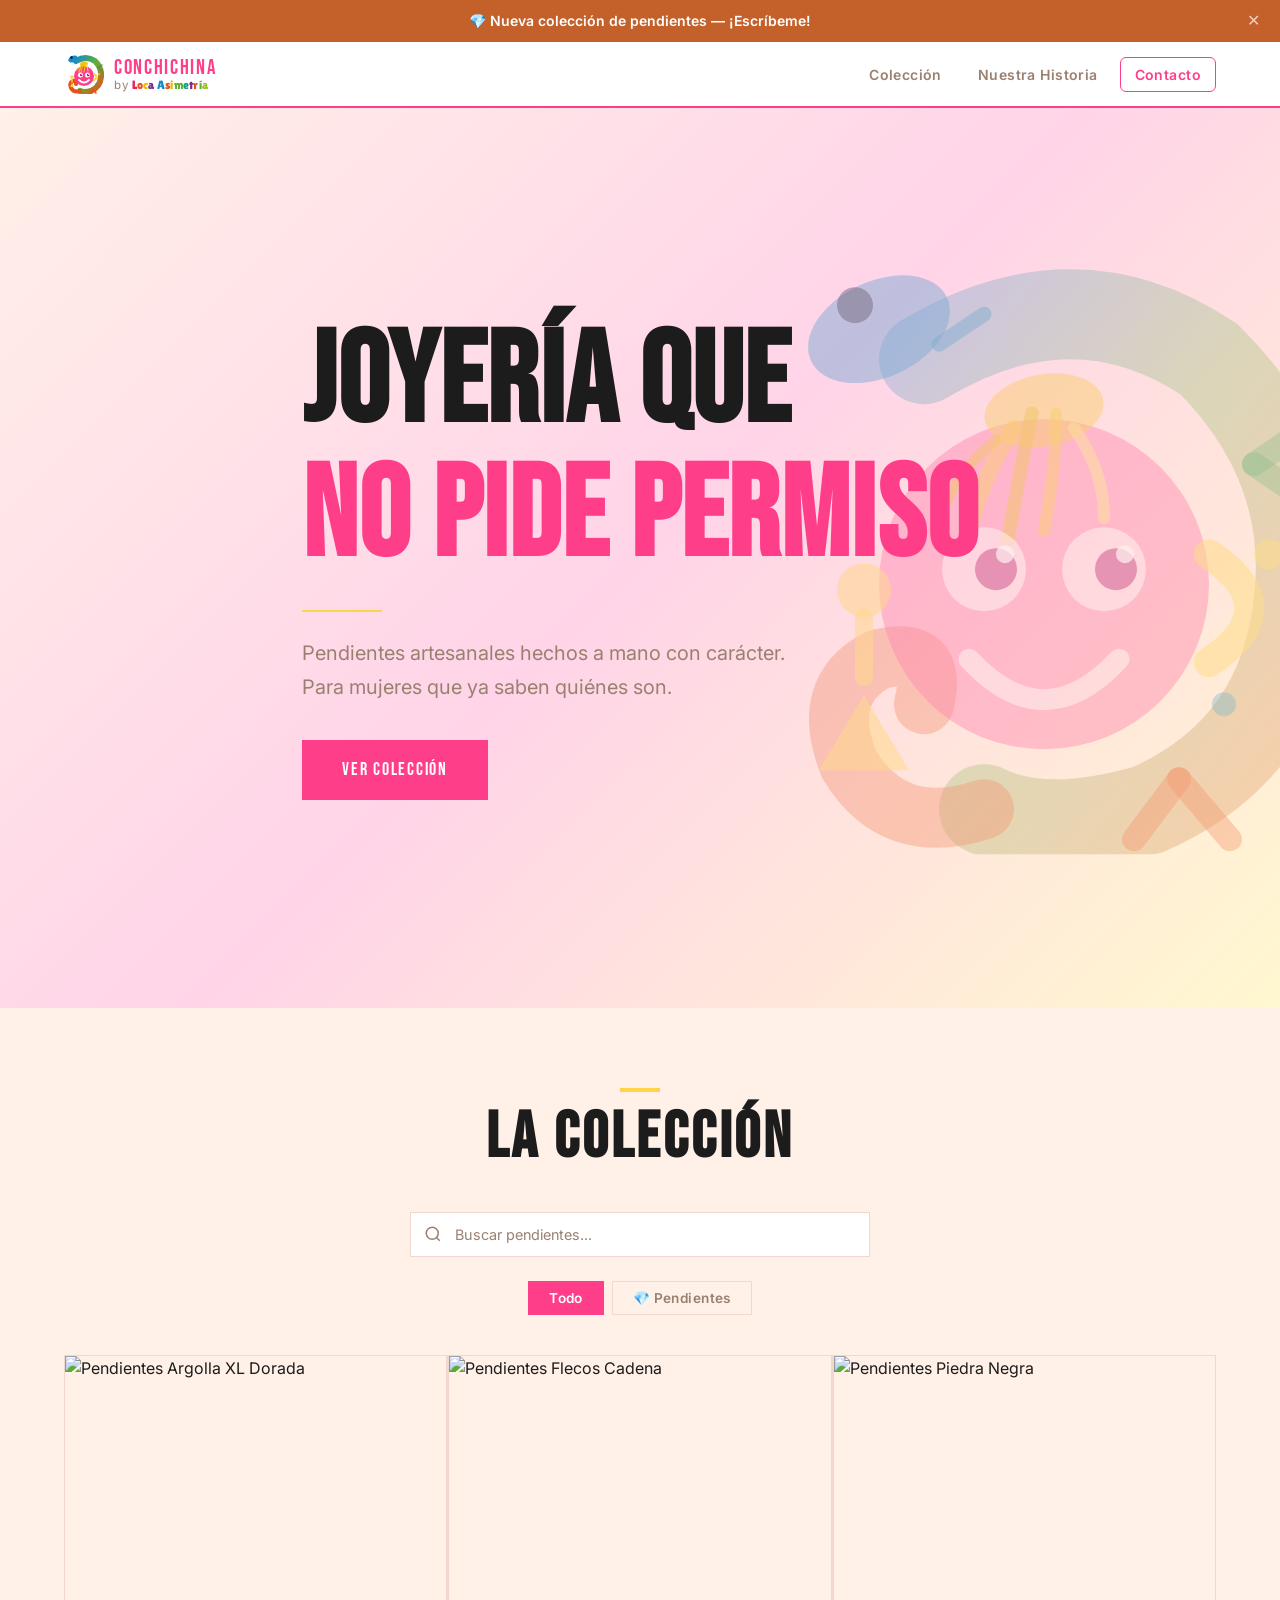
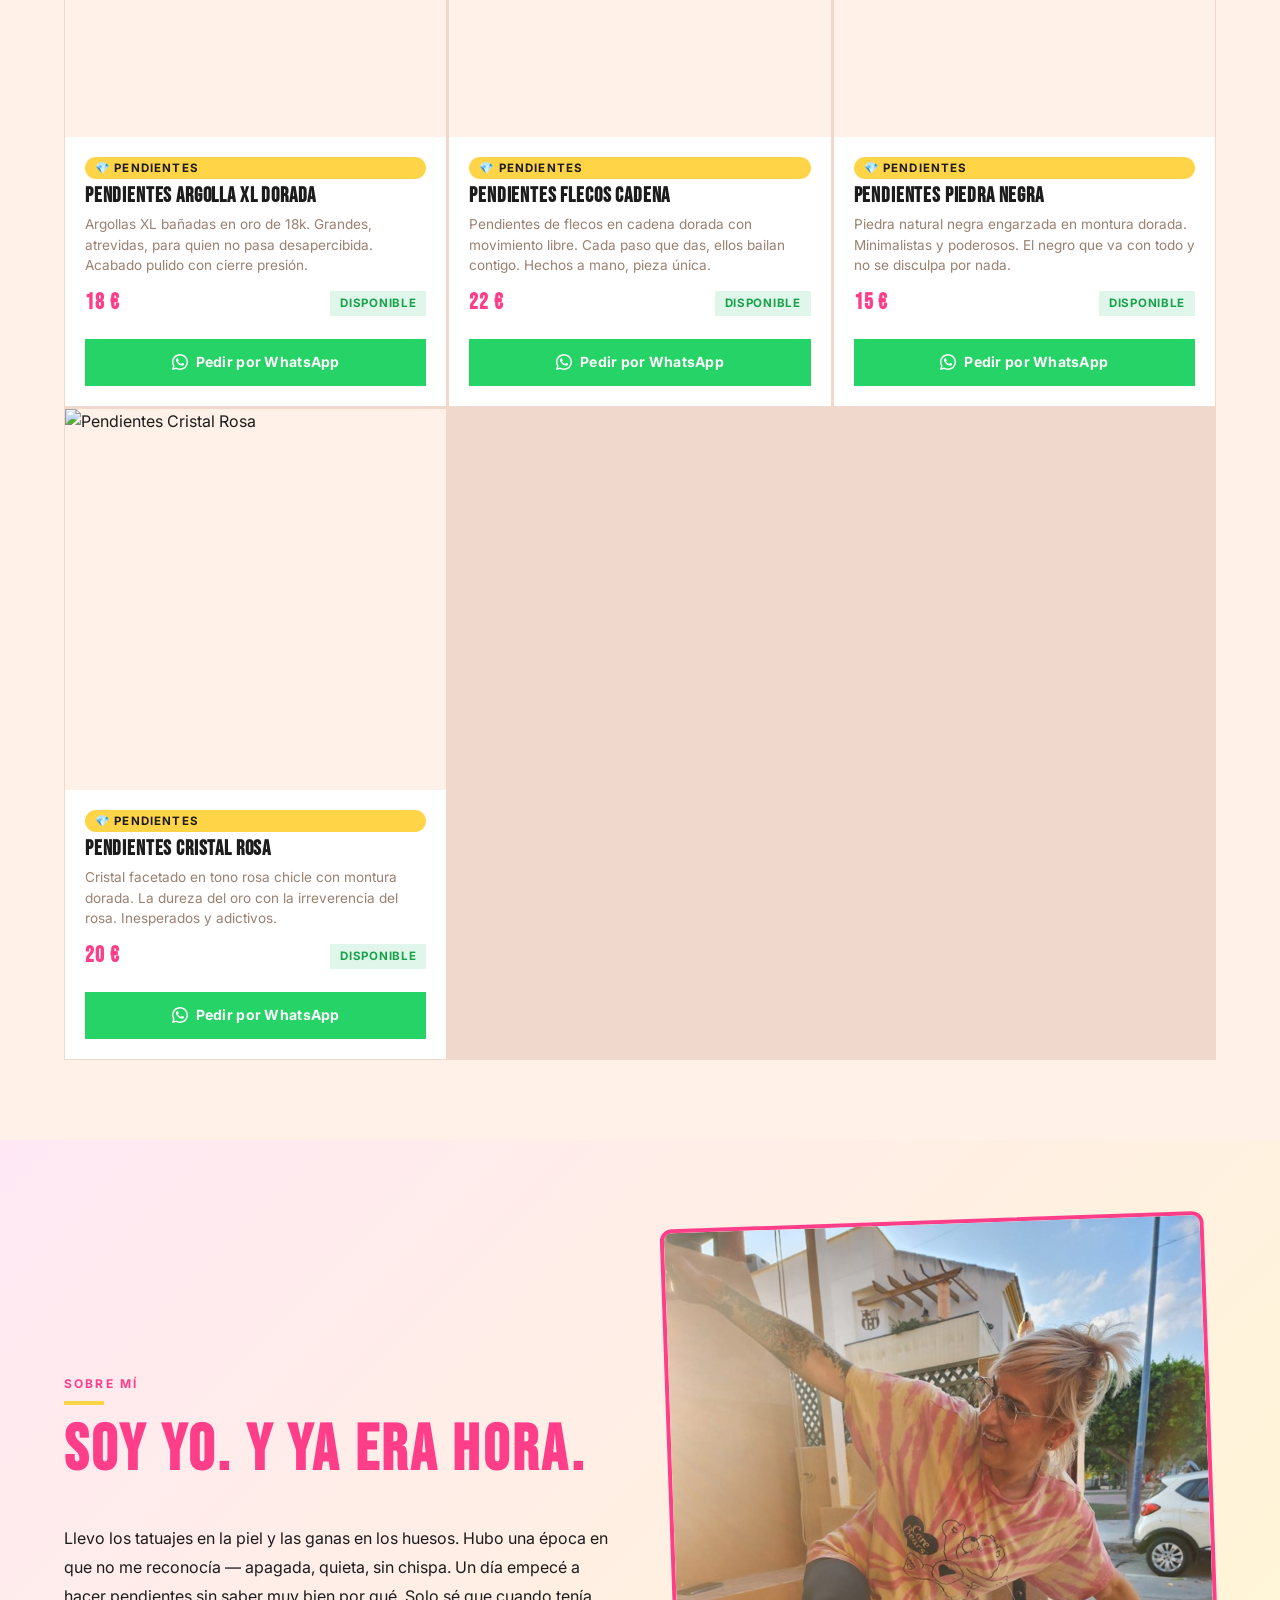
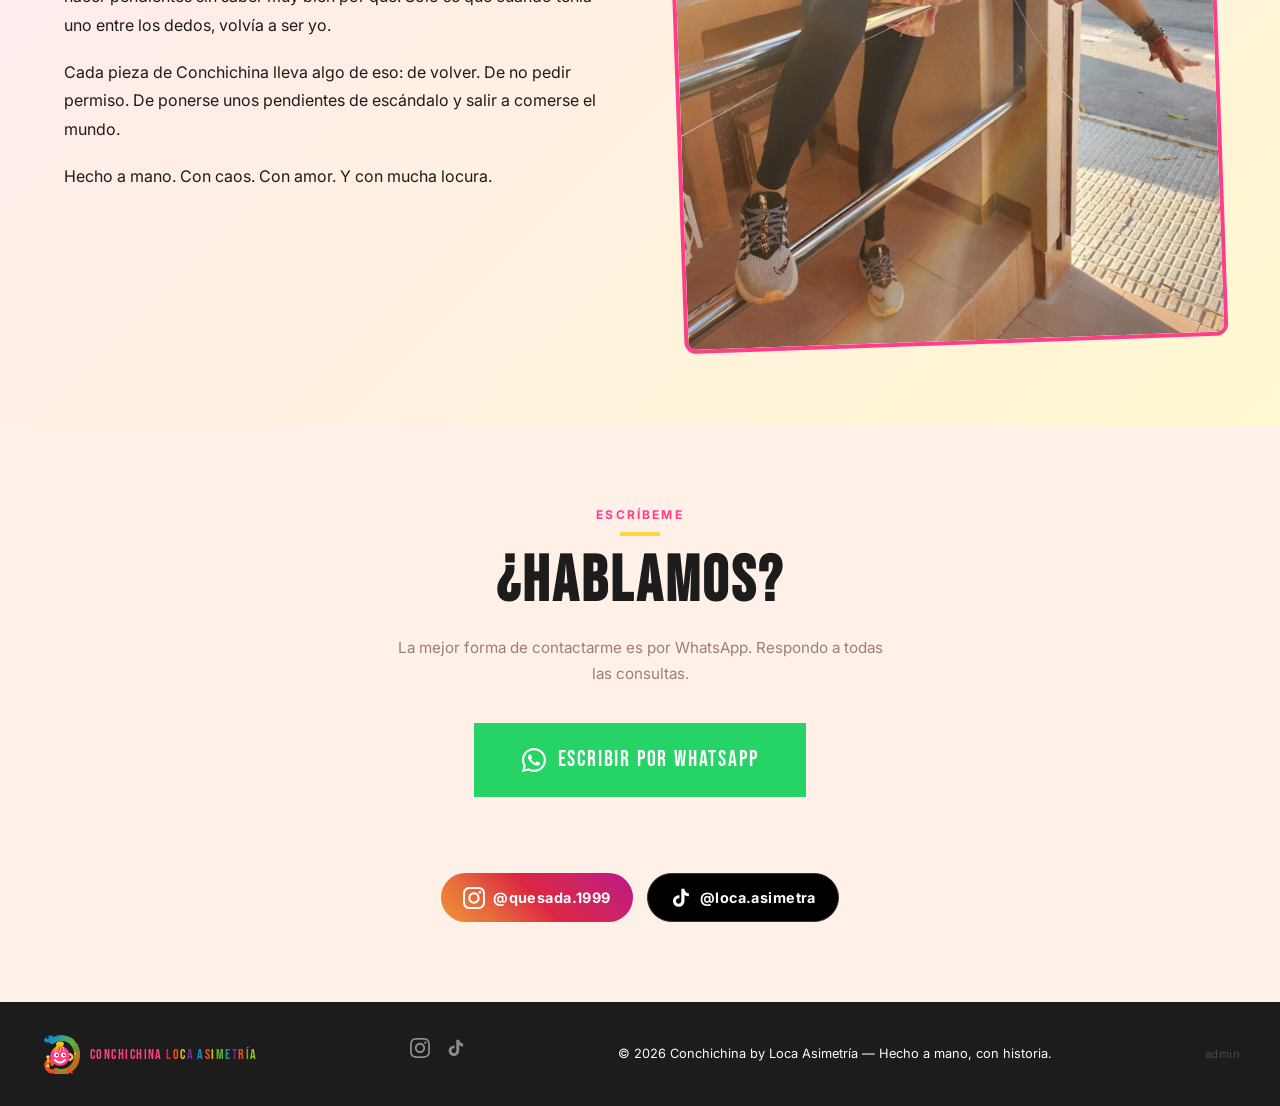
==== commit 763a2cf9: "Improve image loading performance - Compress sobre-mi.jpg 193KB → 150KB - Add loading=lazy to sobre-" ====
--- a/index.html
+++ b/index.html
@@ -6,6 +6,8 @@
   <meta name="description" content="Conchichina by Loca Asimetría — Pendientes artesanales hechos a mano. Diseños únicos, atrevidos y sin miedo. Joyería que no pide permiso.">
   <title>Conchichina by Loca Asimetría — Joyería que no pide permiso</title>
   <link rel="preconnect" href="https://fonts.googleapis.com">
+  <link rel="preconnect" href="https://fonts.gstatic.com" crossorigin>
+  <link rel="preconnect" href="https://fxarjfcgrfsfqihhrvis.supabase.co" crossorigin>
   <link href="https://fonts.googleapis.com/css2?family=Bebas+Neue&family=Lilita+One&family=Inter:wght@400;600;700&display=swap" rel="stylesheet">
   <link rel="stylesheet" href="styles.css">
 </head>
@@ -220,6 +222,7 @@
             alt="Conchichina — La creadora"
             id="sobre-mi-img"
             class="historia-img"
+            loading="lazy"
             onerror="this.style.display='none'"
           >
         </div>
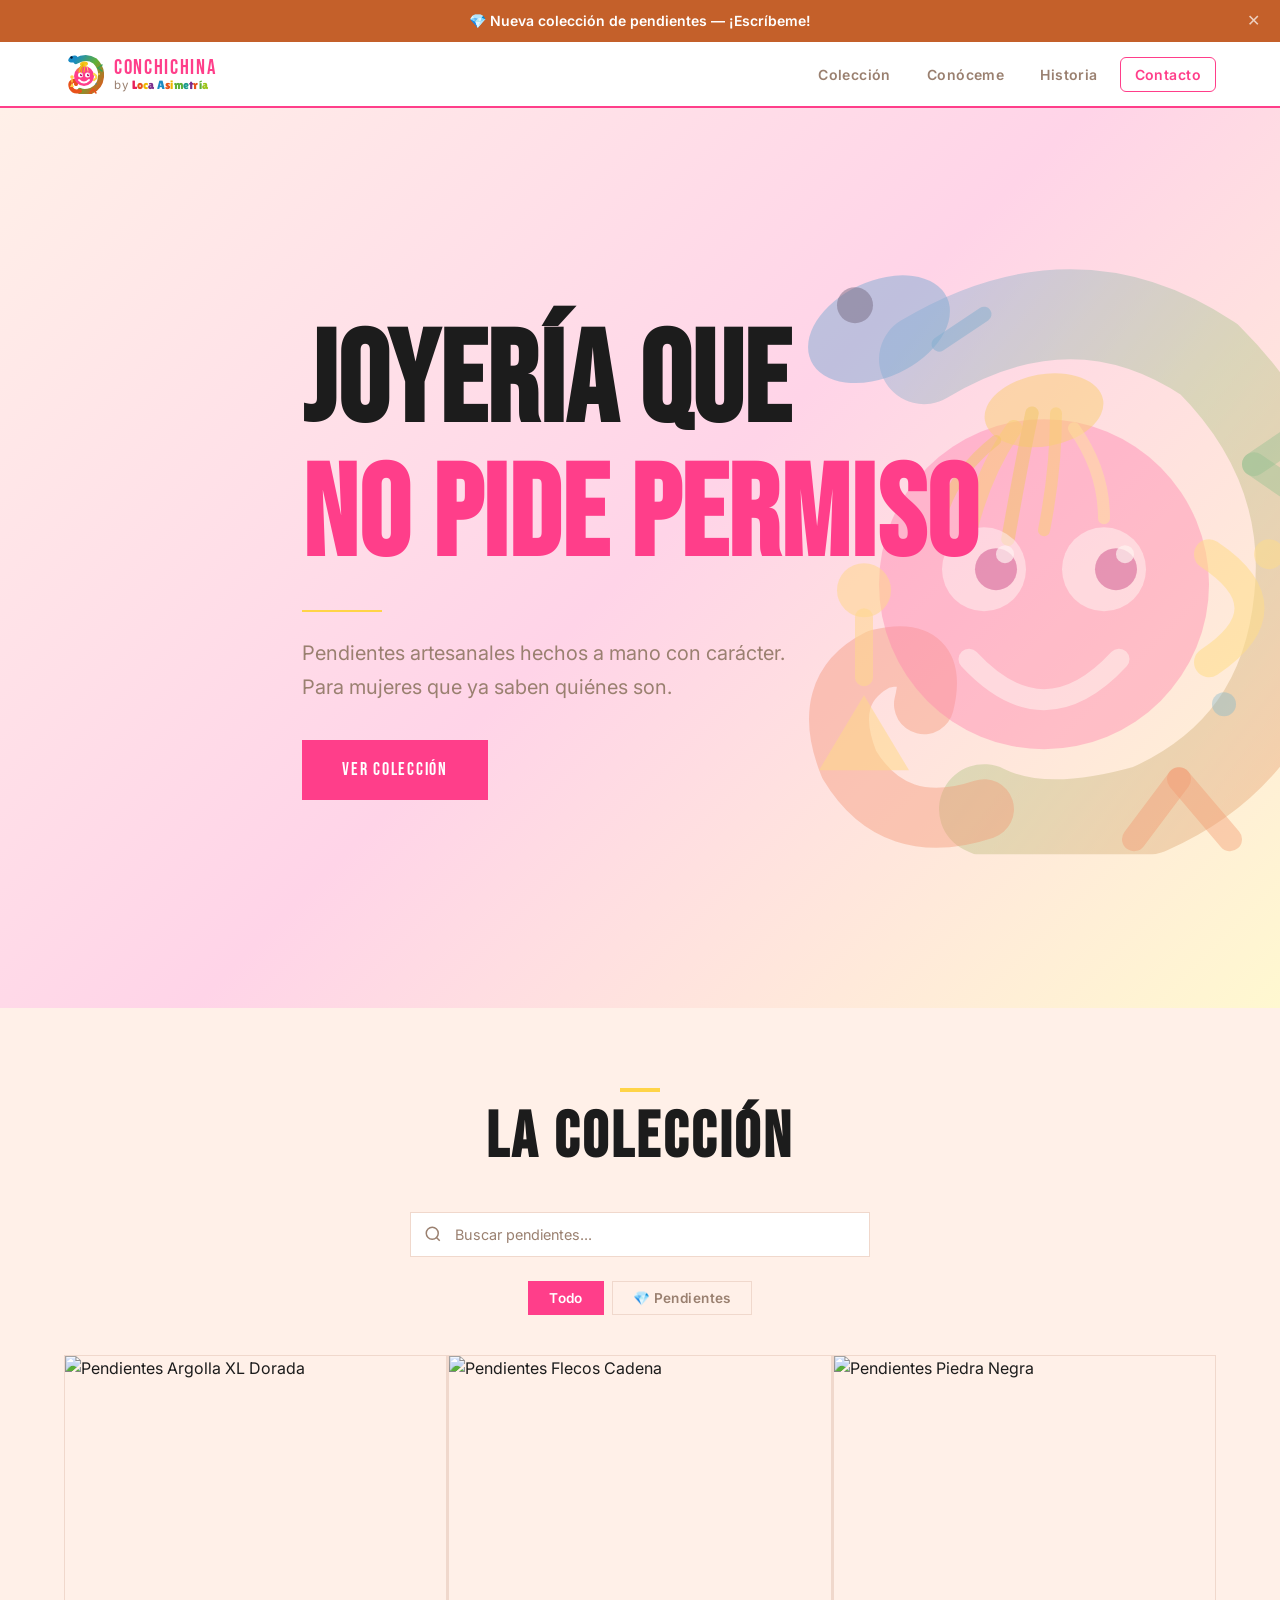
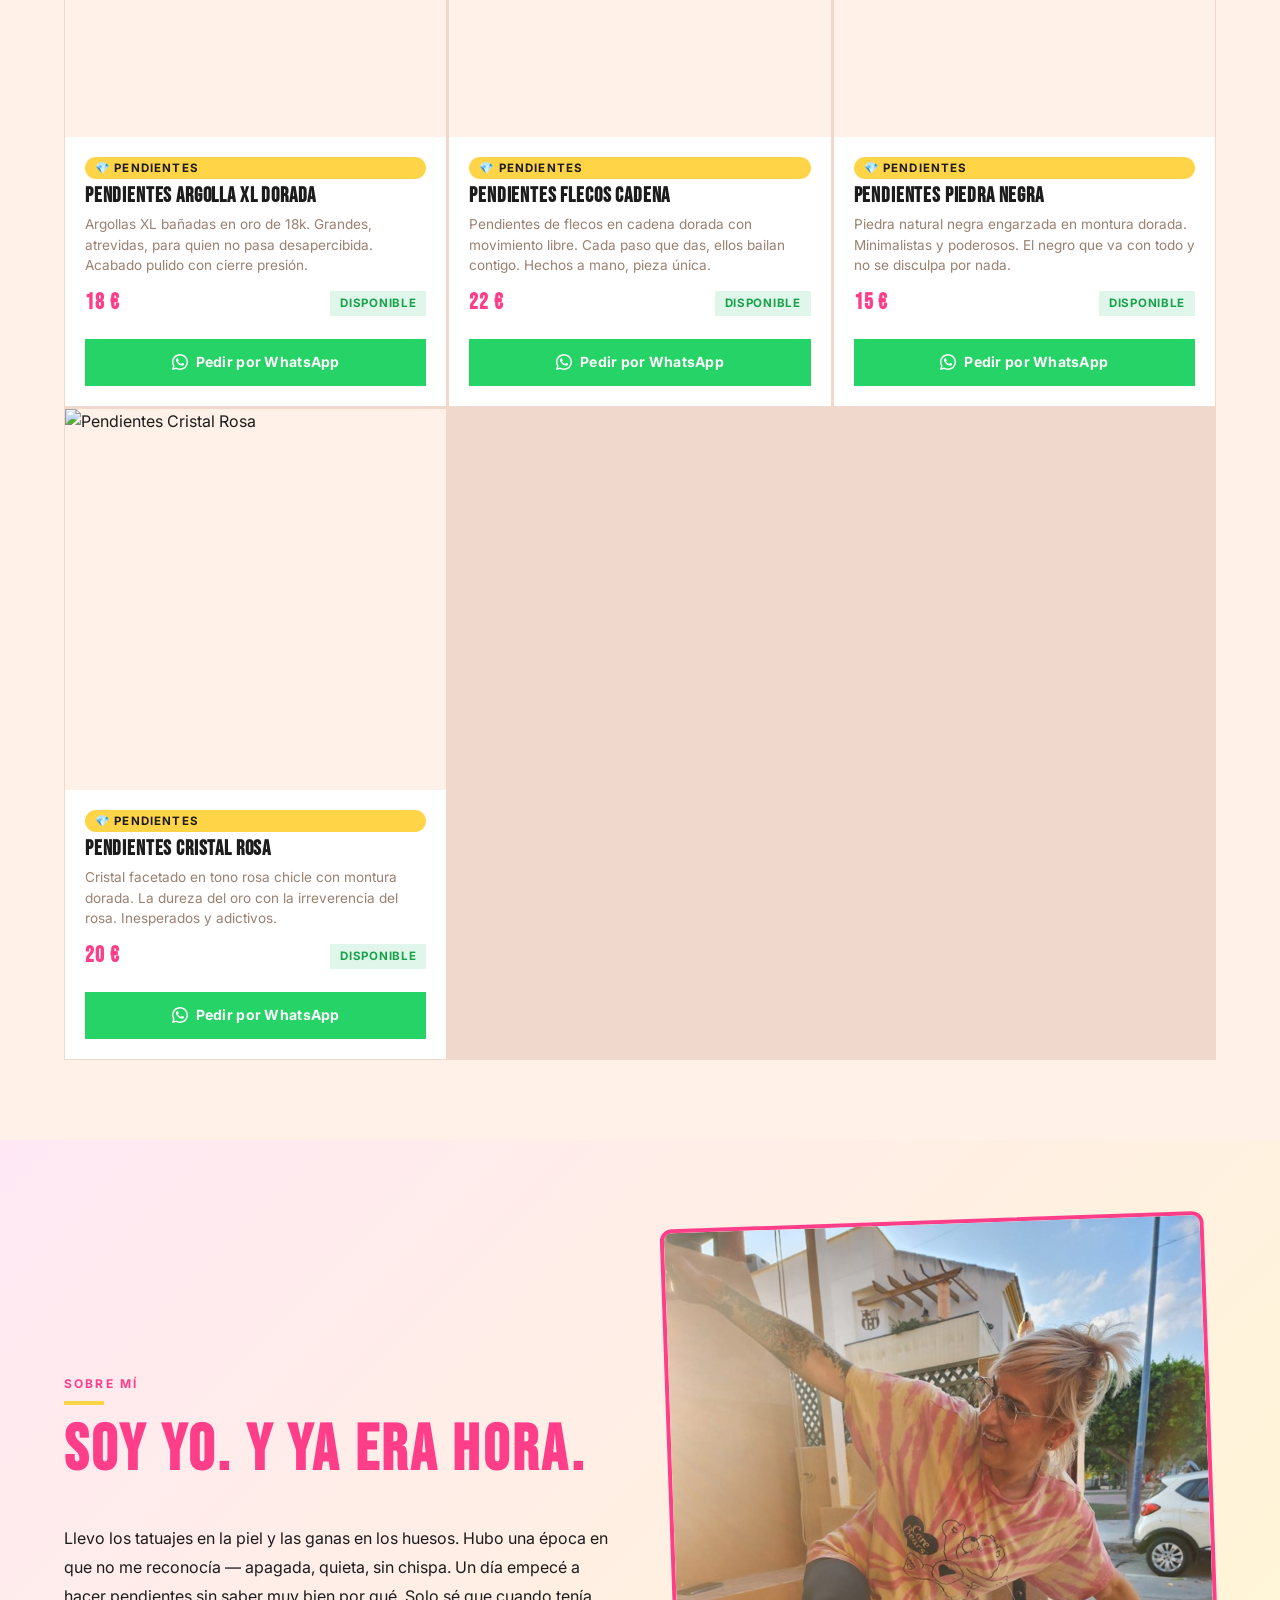
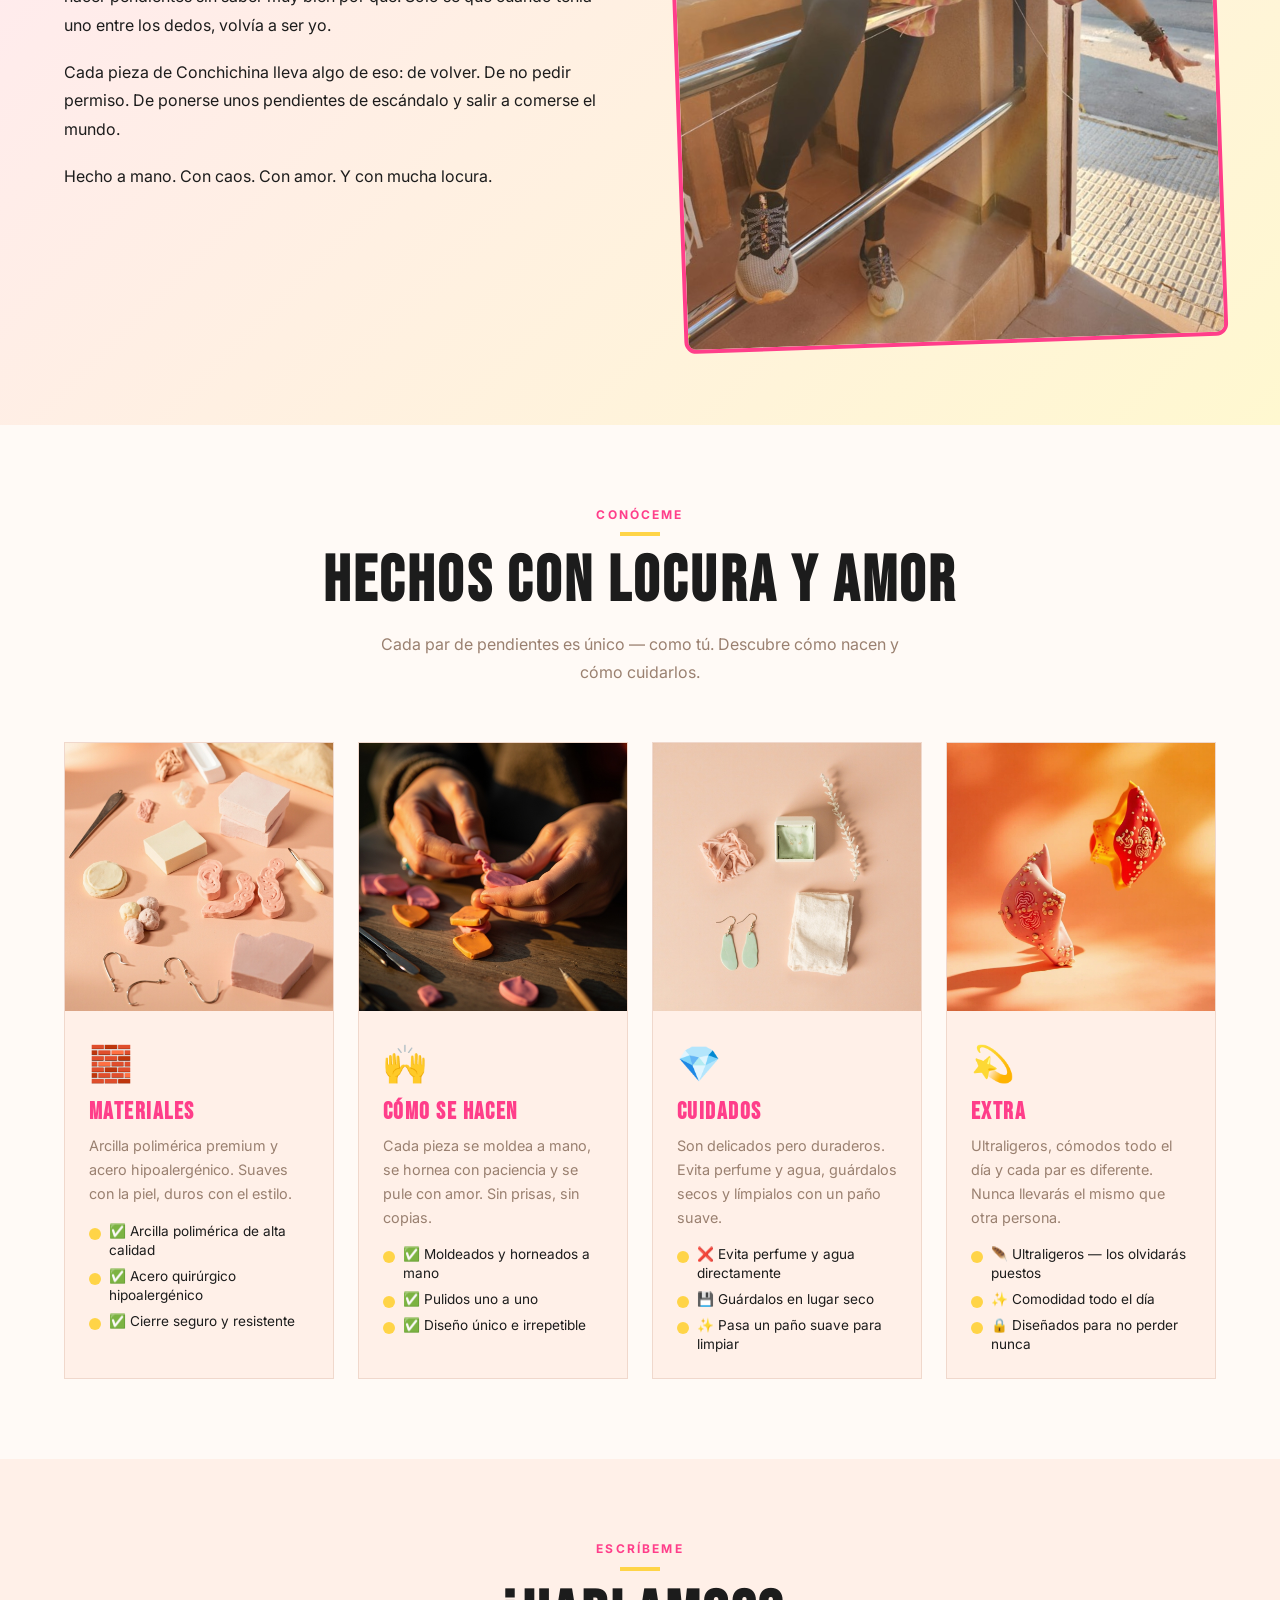
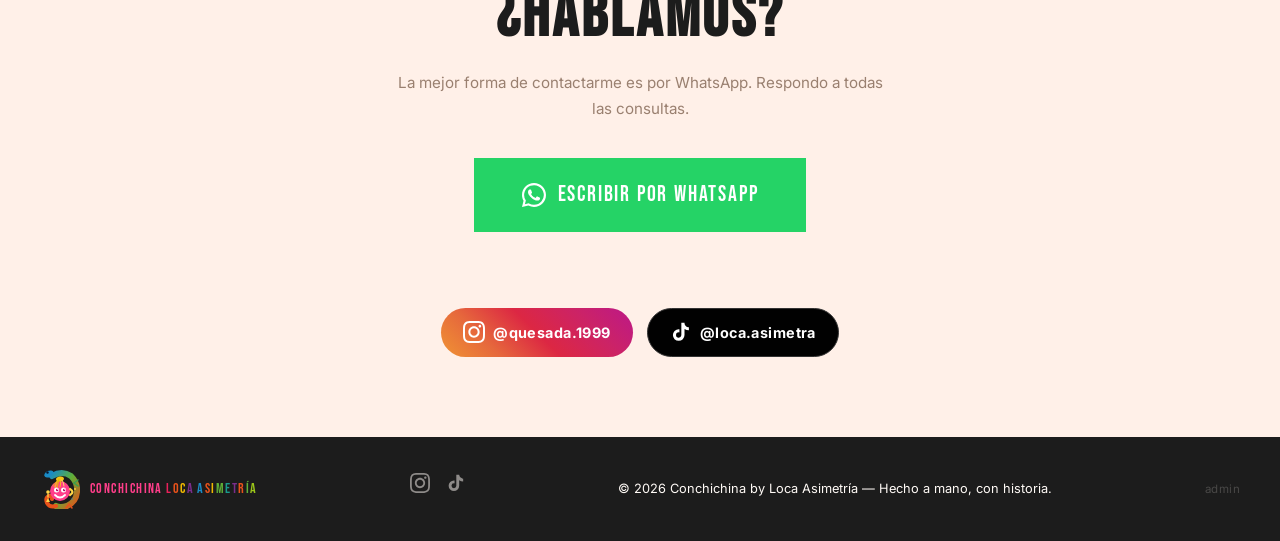
==== commit c038bb57: "feat: add Conóceme section with 4 cards (materiales, proceso, cuidados, extra)" ====
--- a/index.html
+++ b/index.html
@@ -84,7 +84,8 @@
 
       <ul class="nav-links">
         <li><a href="#coleccion" class="nav-link">Colección</a></li>
-        <li><a href="#historia" class="nav-link">Nuestra Historia</a></li>
+        <li><a href="#conoce" class="nav-link">Conóceme</a></li>
+        <li><a href="#historia" class="nav-link">Historia</a></li>
         <li><a href="#contacto" class="nav-link nav-cta">Contacto</a></li>
       </ul>
 
@@ -101,7 +102,8 @@
     <button class="mobile-menu-close" onclick="toggleMenu()" aria-label="Cerrar menú">✕</button>
     <nav class="mobile-nav">
       <a href="#coleccion" class="mobile-menu-link">Colección</a>
-      <a href="#historia" class="mobile-menu-link">Nuestra Historia</a>
+      <a href="#conoce" class="mobile-menu-link">Conóceme</a>
+      <a href="#historia" class="mobile-menu-link">Historia</a>
       <a href="#contacto" class="mobile-menu-link">Contacto</a>
     </nav>
   </div>
@@ -230,6 +232,79 @@
     </div>
   </section>
 
+  <!-- ─── CONÓCEME ─────────────────────────────────────────────────────── -->
+  <section class="conoce-section" id="conoce">
+    <div class="section-inner">
+      <div class="section-header">
+        <div class="section-eyebrow">CONÓCEME</div>
+        <h2 class="section-title">HECHOS CON LOCURA Y AMOR</h2>
+        <p class="conoce-intro">Cada par de pendientes es único — como tú. Descubre cómo nacen y cómo cuidarlos.</p>
+      </div>
+      <div class="conoce-grid">
+        <div class="conoce-card">
+          <div class="conoce-img-wrap">
+            <img src="img/sections/materiales.jpg" alt="Materiales artesanales" loading="lazy">
+          </div>
+          <div class="conoce-content">
+            <div class="conoce-icon">🧱</div>
+            <h3>Materiales</h3>
+            <p>Arcilla polimérica premium y acero hipoalergénico. Suaves con la piel, duros con el estilo.</p>
+            <ul class="conoce-list">
+              <li>✅ Arcilla polimérica de alta calidad</li>
+              <li>✅ Acero quirúrgico hipoalergénico</li>
+              <li>✅ Cierre seguro y resistente</li>
+            </ul>
+          </div>
+        </div>
+        <div class="conoce-card">
+          <div class="conoce-img-wrap">
+            <img src="img/sections/proceso.jpg" alt="Proceso artesanal" loading="lazy">
+          </div>
+          <div class="conoce-content">
+            <div class="conoce-icon">🙌</div>
+            <h3>Cómo se hacen</h3>
+            <p>Cada pieza se moldea a mano, se hornea con paciencia y se pule con amor. Sin prisas, sin copias.</p>
+            <ul class="conoce-list">
+              <li>✅ Moldeados y horneados a mano</li>
+              <li>✅ Pulidos uno a uno</li>
+              <li>✅ Diseño único e irrepetible</li>
+            </ul>
+          </div>
+        </div>
+        <div class="conoce-card">
+          <div class="conoce-img-wrap">
+            <img src="img/sections/cuidados.jpg" alt="Cuidados de los pendientes" loading="lazy">
+          </div>
+          <div class="conoce-content">
+            <div class="conoce-icon">💎</div>
+            <h3>Cuidados</h3>
+            <p>Son delicados pero duraderos. Evita perfume y agua, guárdalos secos y límpialos con un paño suave.</p>
+            <ul class="conoce-list">
+              <li>❌ Evita perfume y agua directamente</li>
+              <li>💾 Guárdalos en lugar seco</li>
+              <li>✨ Pasa un paño suave para limpiar</li>
+            </ul>
+          </div>
+        </div>
+        <div class="conoce-card">
+          <div class="conoce-img-wrap">
+            <img src="img/sections/extra.jpg" alt="Pendientes únicos" loading="lazy">
+          </div>
+          <div class="conoce-content">
+            <div class="conoce-icon">💫</div>
+            <h3>Extra</h3>
+            <p>Ultraligeros, cómodos todo el día y cada par es diferente. Nunca llevarás el mismo que otra persona.</p>
+            <ul class="conoce-list">
+              <li>🪶 Ultraligeros — los olvidarás puestos</li>
+              <li>✨ Comodidad todo el día</li>
+              <li>🔒 Diseñados para no perder nunca</li>
+            </ul>
+          </div>
+        </div>
+      </div>
+    </div>
+  </section>
+
   <!-- ─── CONTACTO ────────────────────────────────────────────────────────── -->
   <section class="contacto-section" id="contacto">
     <div class="section-inner">
--- a/styles.css
+++ b/styles.css
@@ -723,6 +723,109 @@
   color: var(--muted);
 }
 
+/* ─── CONÓCEME SECTION ───────────────────────────────────────────────────── */
+.conoce-section {
+  background: var(--white);
+}
+
+.conoce-section .section-header {
+  text-align: center;
+  margin-bottom: 56px;
+}
+
+.conoce-intro {
+  color: var(--muted);
+  max-width: 520px;
+  margin: -24px auto 0;
+  font-size: 1rem;
+  line-height: 1.7;
+}
+
+.conoce-grid {
+  display: grid;
+  grid-template-columns: repeat(auto-fit, minmax(260px, 1fr));
+  gap: 24px;
+}
+
+.conoce-card {
+  background: var(--cream);
+  border: 1px solid var(--border);
+  overflow: hidden;
+  transition: transform 0.25s, border-color 0.25s;
+}
+
+.conoce-card:hover {
+  transform: translateY(-4px);
+  border-color: var(--pink);
+}
+
+.conoce-img-wrap {
+  aspect-ratio: 1 / 1;
+  overflow: hidden;
+}
+
+.conoce-img-wrap img {
+  width: 100%;
+  height: 100%;
+  object-fit: cover;
+  transition: transform 0.4s ease;
+}
+
+.conoce-card:hover .conoce-img-wrap img {
+  transform: scale(1.05);
+}
+
+.conoce-content {
+  padding: 24px;
+}
+
+.conoce-icon {
+  font-size: 2.2rem;
+  margin-bottom: 8px;
+}
+
+.conoce-content h3 {
+  font-family: 'Bebas Neue', sans-serif;
+  font-size: 1.5rem;
+  letter-spacing: 0.06em;
+  color: var(--pink);
+  margin-bottom: 10px;
+  text-transform: uppercase;
+}
+
+.conoce-content p {
+  font-size: 0.9rem;
+  color: var(--muted);
+  line-height: 1.65;
+  margin-bottom: 16px;
+}
+
+.conoce-list {
+  list-style: none;
+  display: flex;
+  flex-direction: column;
+  gap: 7px;
+}
+
+.conoce-list li {
+  font-size: 0.85rem;
+  color: var(--black);
+  line-height: 1.4;
+  padding-left: 20px;
+  position: relative;
+}
+
+.conoce-list li::before {
+  content: '';
+  position: absolute;
+  left: 0;
+  top: 6px;
+  width: 12px;
+  height: 12px;
+  background: var(--yellow);
+  border-radius: 50%;
+}
+
 /* ─── FOOTER ─────────────────────────────────────────────────────────────── */
 .footer {
   background: var(--black);
